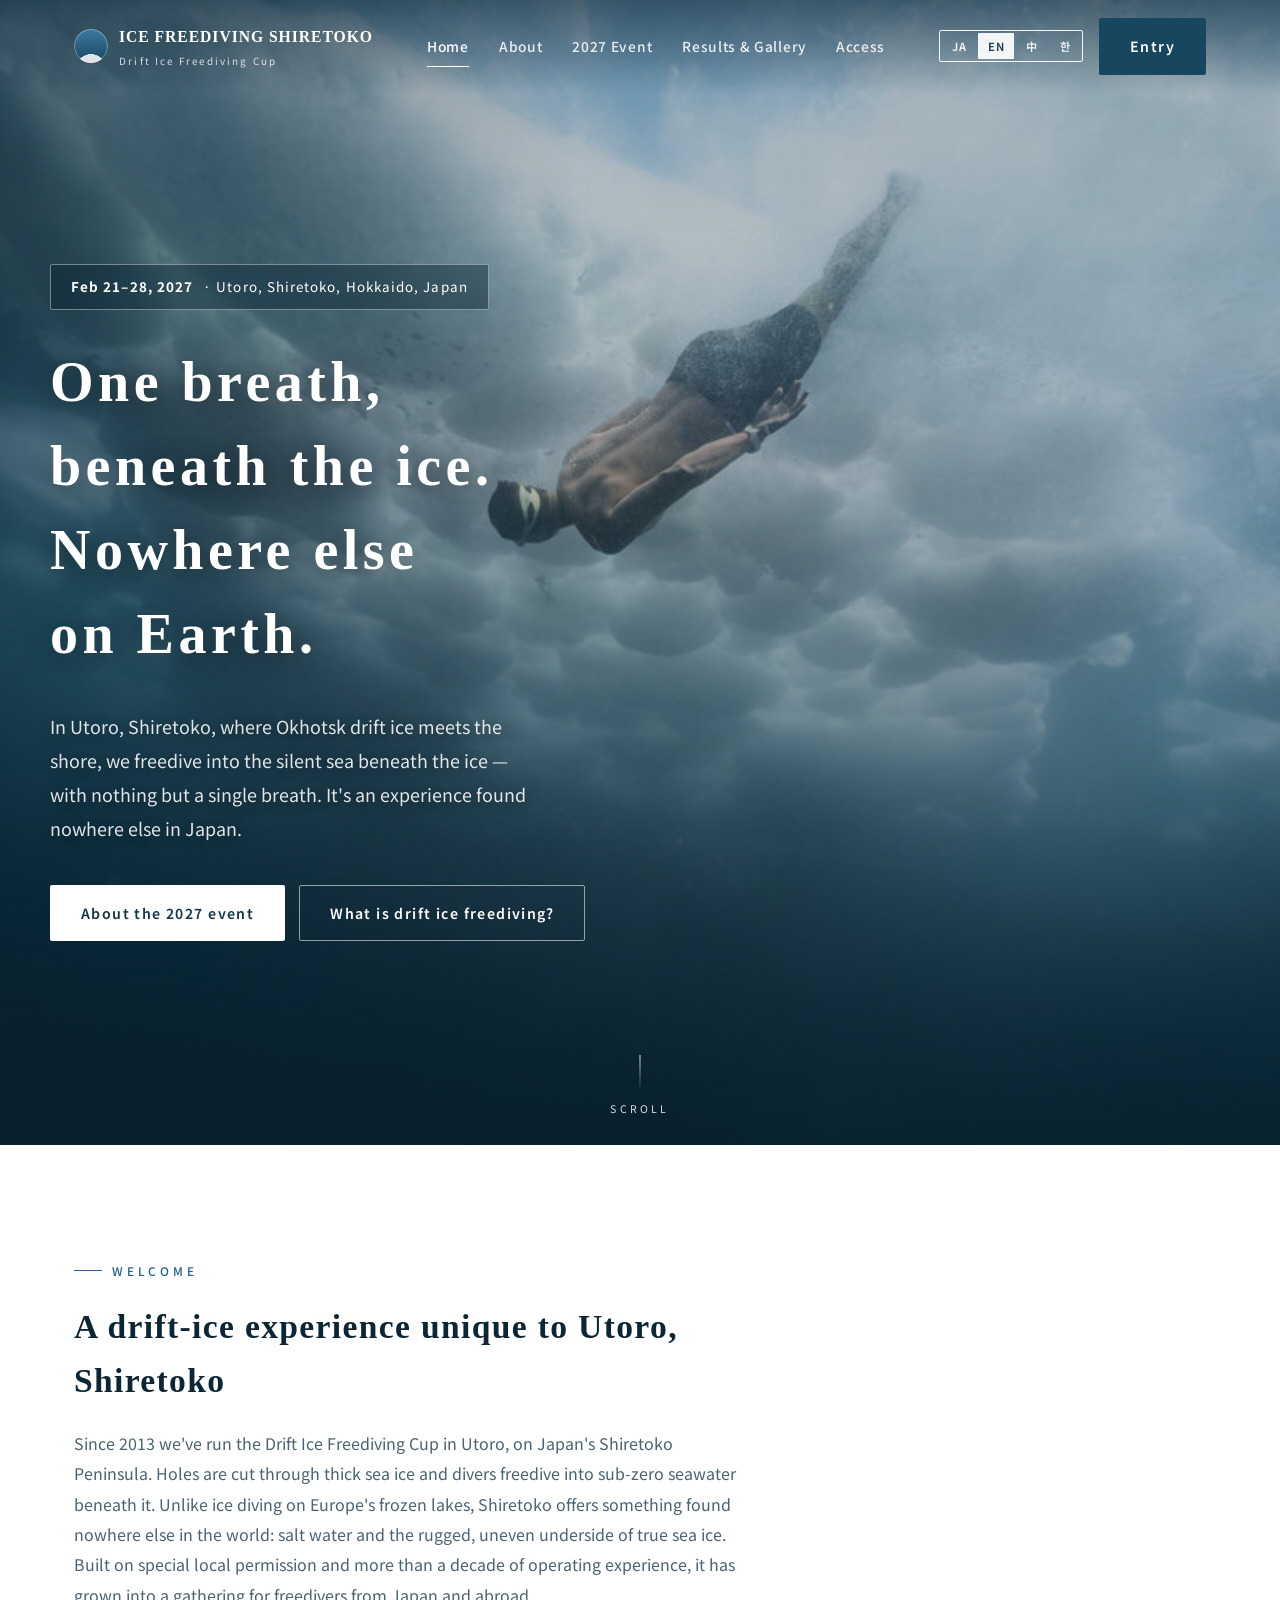
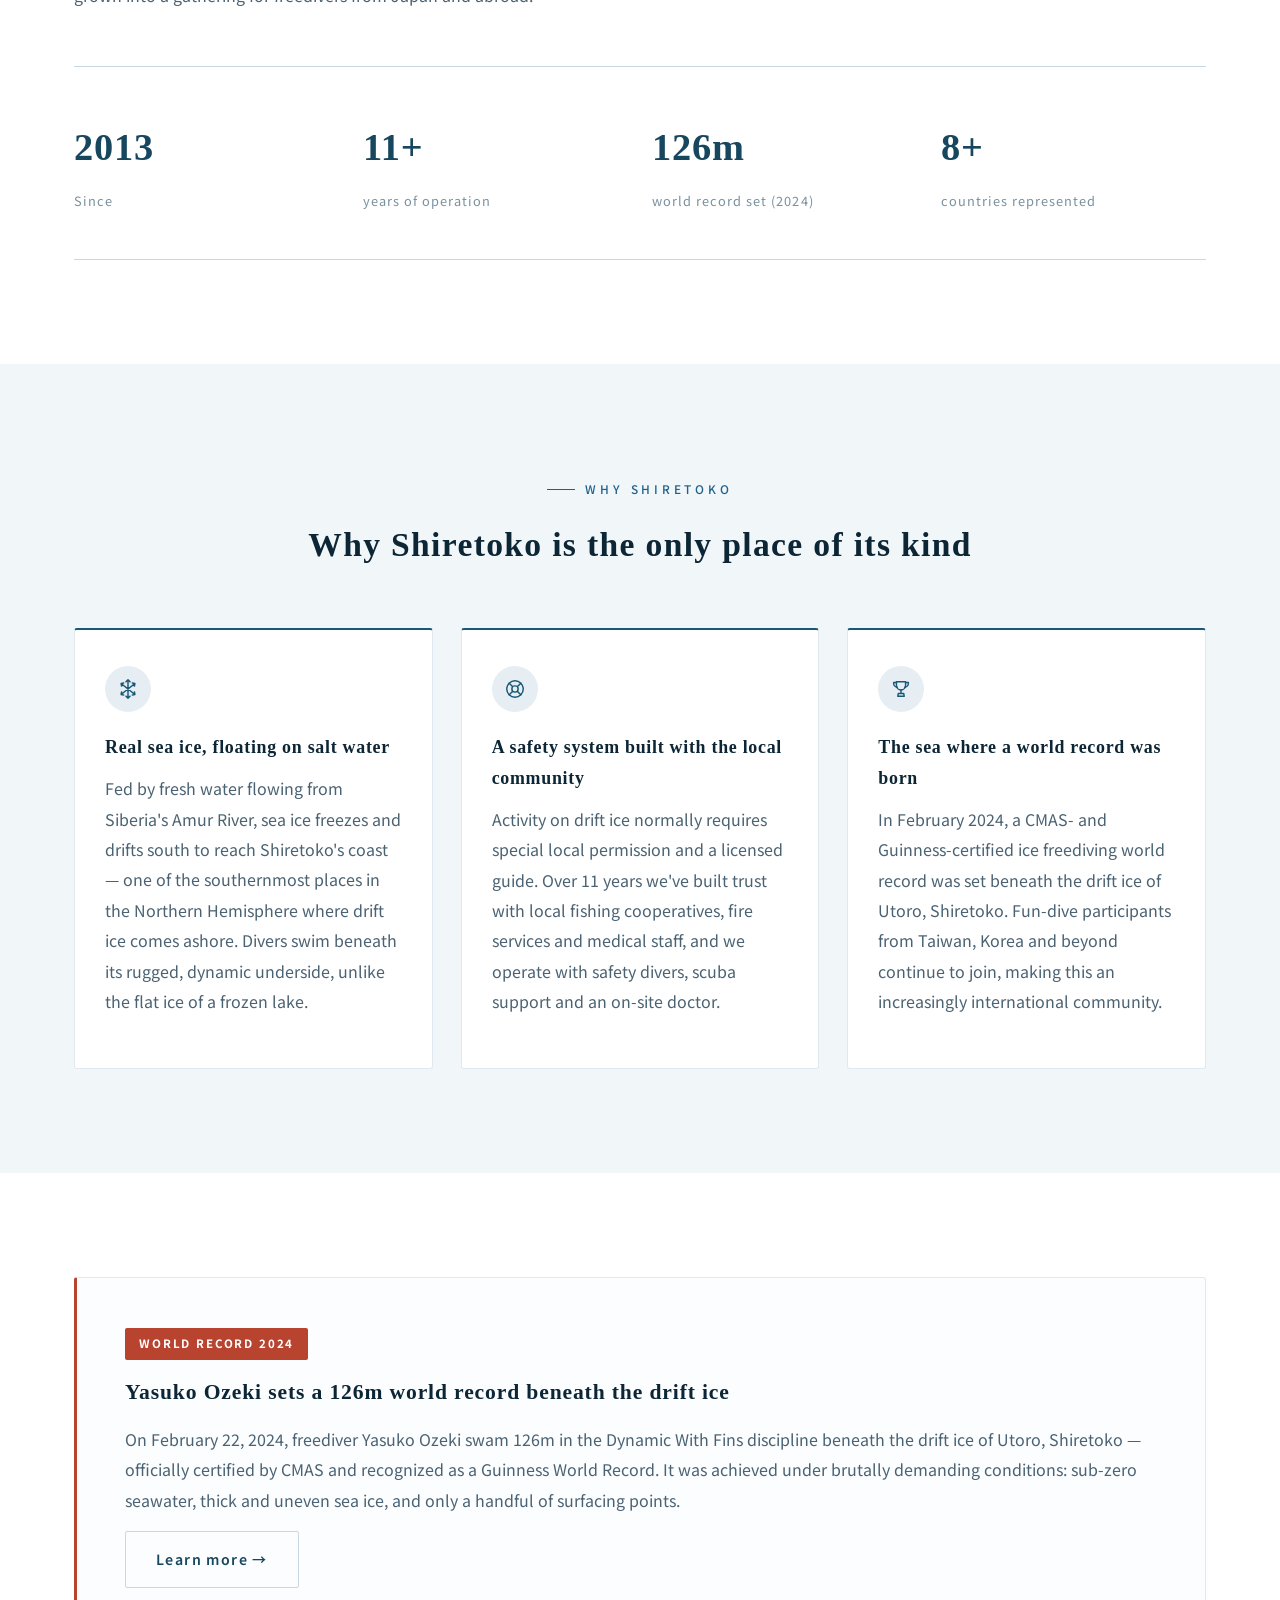
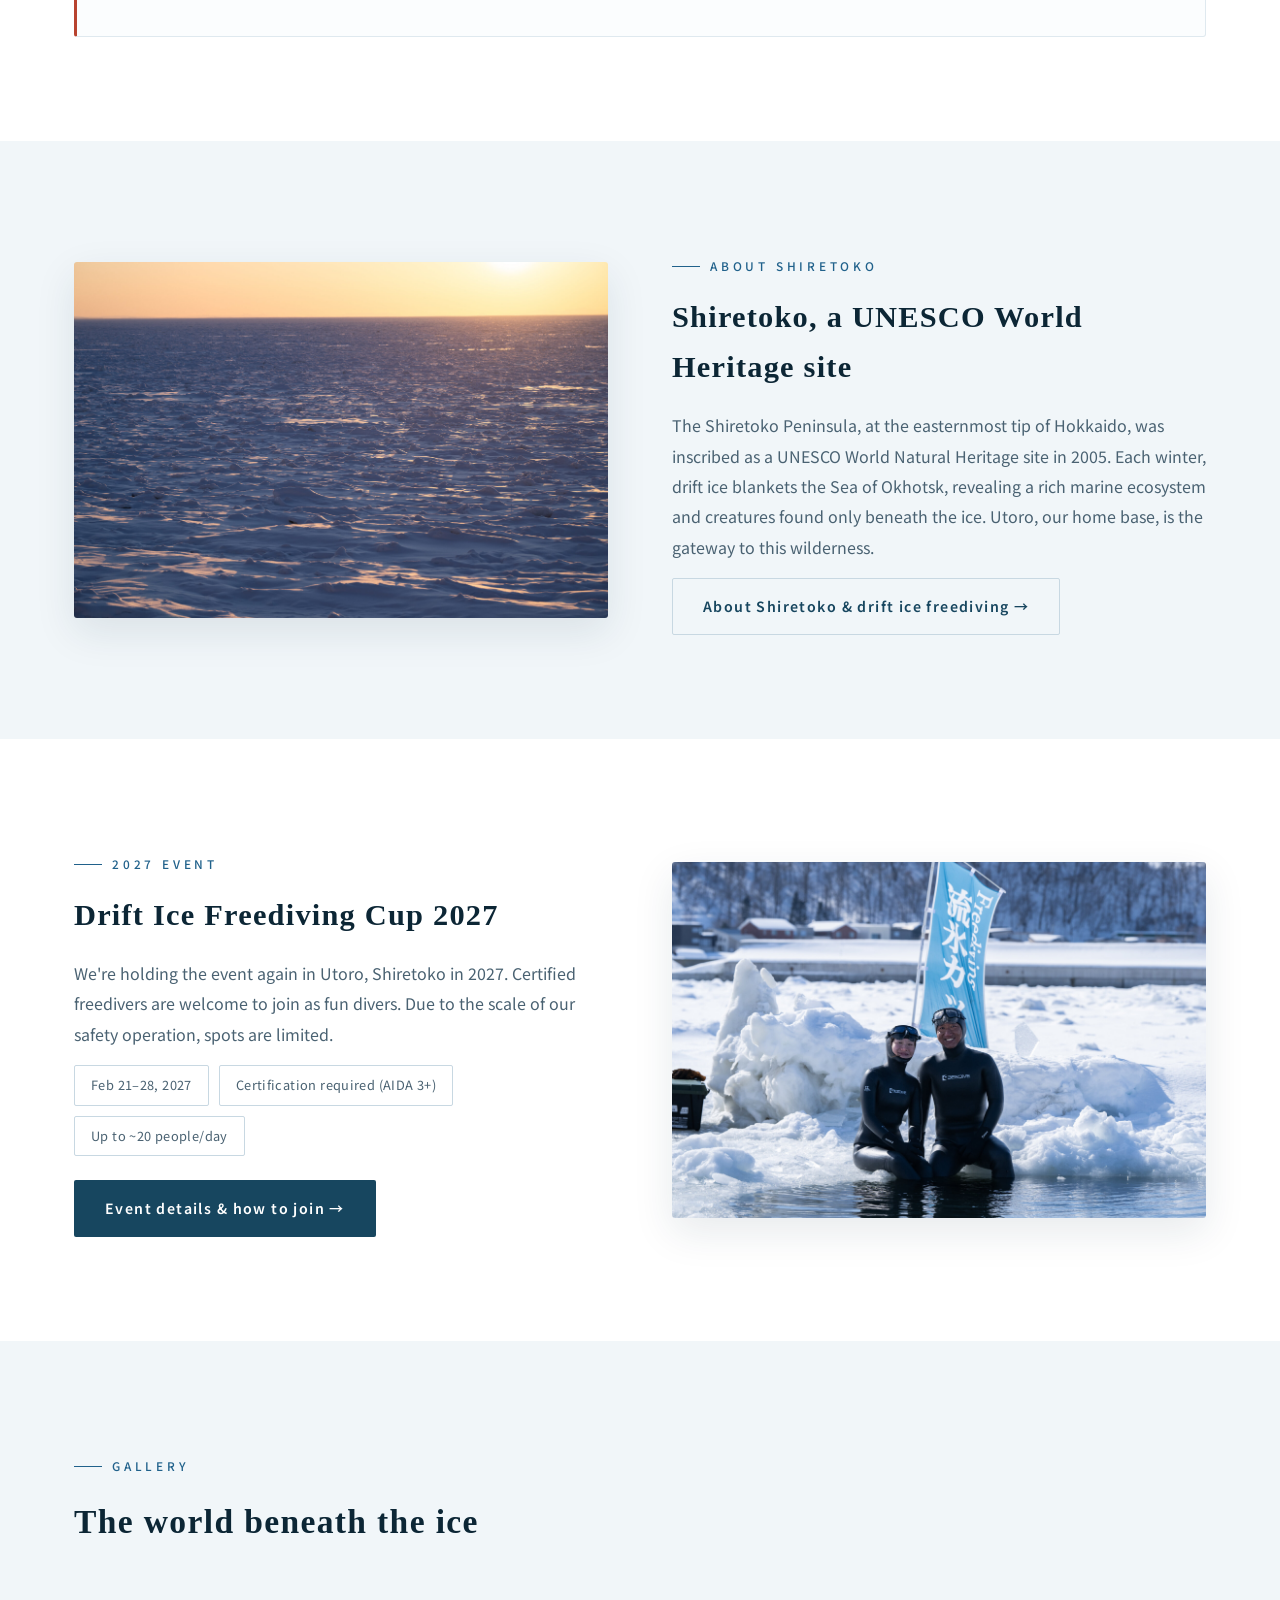
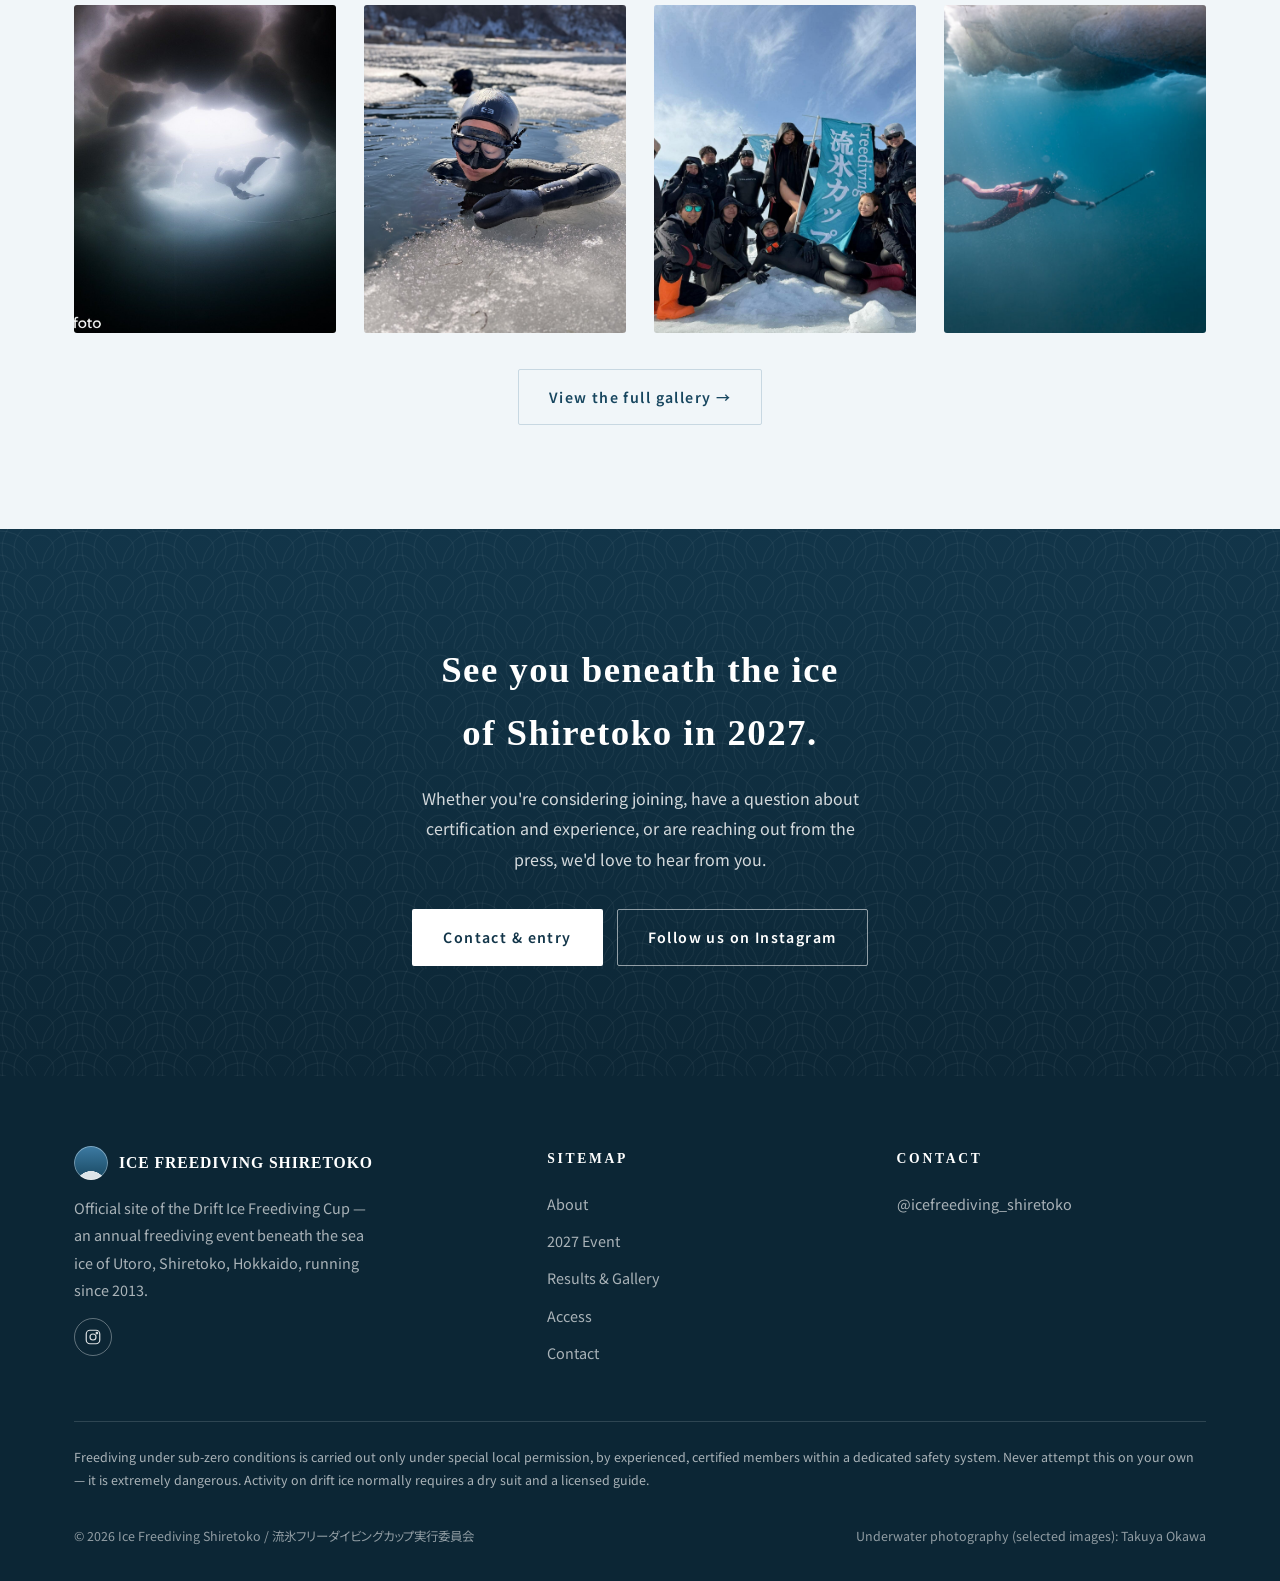
==== index.html @ abd95631 "Update participating countries stat to 8+" ====
<!doctype html>
<html lang="ja" data-lang="ja">
<head>
<meta charset="utf-8">
<meta name="viewport" content="width=device-width, initial-scale=1">
<title data-i18n="meta.home.title">流氷フリーダイビング知床 | Ice Freediving Shiretoko</title>
<meta name="description" content="北海道・知床ウトロで毎年開催される、流氷の下を潜る世界でここだけのフリーダイビング体験。" data-i18n-attr="content:meta.home.desc">
<link rel="icon" href="data:image/svg+xml,<svg xmlns=%22http://www.w3.org/2000/svg%22 viewBox=%220 0 100 100%22><circle cx=%2250%22 cy=%2250%22 r=%2246%22 fill=%22%23f1f6f9%22/><circle cx=%2250%22 cy=%2250%22 r=%2245%22 fill=%22none%22 stroke=%22%231b5876%22 stroke-width=%222%22/><circle cx=%2238%22 cy=%2238%22 r=%2224%22 fill=%22%231b5876%22/></svg>">
<link rel="preconnect" href="https://fonts.googleapis.com">
<link rel="preconnect" href="https://fonts.gstatic.com" crossorigin>
<link href="https://fonts.googleapis.com/css2?family=Shippori+Mincho:wght@500;600;700&family=Noto+Serif+KR:wght@500;600;700&family=Noto+Serif+SC:wght@500;600;700&family=Noto+Sans+JP:wght@400;500;700&family=Noto+Sans+KR:wght@400;500;700&family=Noto+Sans+SC:wght@400;500;700&display=swap" rel="stylesheet">
<link rel="stylesheet" href="assets/css/style.css">
</head>
<body>

<header class="site-header">
  <div class="nav-inner">
    <a href="index.html" class="brand">
      <span class="brand-mark"></span>
      <span>ICE FREEDIVING SHIRETOKO<small data-i18n="brand.tagline">流氷フリーダイビングカップ</small></span>
    </a>
    <nav class="nav-links">
      <a href="index.html" data-i18n="nav.home">ホーム</a>
      <a href="about.html" data-i18n="nav.about">知床と流氷フリーダイビング</a>
      <a href="event.html" data-i18n="nav.event">2027年イベント</a>
      <a href="gallery.html" data-i18n="nav.gallery">実績・ギャラリー</a>
      <a href="access.html" data-i18n="nav.access">アクセス</a>
      <a href="contact.html" class="show-mobile" data-i18n="nav.contact">お問い合わせ</a>
    </nav>
    <div class="nav-right">
      <div class="lang-switch" aria-label="language switch">
        <button data-lang-btn="ja">JA</button>
        <button data-lang-btn="en">EN</button>
        <button data-lang-btn="zh">中</button>
        <button data-lang-btn="ko">한</button>
      </div>
      <a href="contact.html" class="btn btn-primary hide-mobile" data-i18n="nav.cta">エントリー</a>
      <button class="nav-toggle" aria-label="menu" aria-expanded="false">☰</button>
    </div>
  </div>
</header>
<div class="nav-scrim"></div>

<section class="hero">
  <div class="hero-media">
    <img src="assets/img/underwater_hero.jpg" alt="流氷の下を潜るフリーダイバー">
  </div>
  <div class="hero-content container">
    <div class="hero-dates"><b data-i18n="home.hero.dates">2027年 2月21日〜28日</b> <span data-i18n="home.hero.datesLoc">・北海道 知床ウトロ</span></div>
    <h1 data-i18n="home.hero.title">流氷の下で、<br>世界でここだけの一息を。</h1>
    <p class="hero-sub" data-i18n="home.hero.sub">オホーツク海の流氷が接岸する知床ウトロ。氷の下に広がる静寂の海へ、息だけを頼りに潜る——日本で唯一、この場所だけの体験です。</p>
    <div class="hero-ctas">
      <a href="event.html" class="btn btn-primary" data-i18n="home.hero.cta1">2027年イベントについて</a>
      <a href="about.html" class="btn btn-ghost" data-i18n="home.hero.cta2">流氷フリーダイビングとは</a>
    </div>
  </div>
  <div class="scroll-cue"><span class="line"></span><span data-i18n="home.hero.scroll">SCROLL</span></div>
</section>

<section>
  <div class="container">
    <div class="section-head">
      <div class="eyebrow" data-i18n="home.intro.eyebrow">WELCOME</div>
      <h2 data-i18n="home.intro.title">知床ウトロだけの、特別な流氷体験</h2>
      <p data-i18n="home.intro.body">私たちは2013年から、北海道・知床ウトロで「流氷フリーダイビングカップ」を開催してきました。分厚い流氷に穴を開け、氷点下の海へ素潜りで挑む——ヨーロッパの凍った湖で行われるアイスダイビングとは異なり、知床では塩分を含む海水と、ゴツゴツと起伏に富んだ流氷の下という、世界でも類を見ない環境で潜ることができます。地元の特別な許可と11年以上の運営実績のもと、国内外のフリーダイバーが集うイベントへと育ってきました。</p>
    </div>

    <div class="stats">
      <div class="stat"><b>2013</b><span data-i18n="home.stats.since">活動開始</span></div>
      <div class="stat"><b>11+</b><span data-i18n="home.stats.years">年の運営実績</span></div>
      <div class="stat"><b>126m</b><span data-i18n="home.stats.record">世界記録樹立（2024）</span></div>
      <div class="stat"><b>8+</b><span data-i18n="home.stats.countries">参加国・地域</span></div>
    </div>
  </div>
</section>

<section class="section-alt">
  <div class="container">
    <div class="section-head center">
      <div class="eyebrow" data-i18n="home.highlights.eyebrow">WHY SHIRETOKO</div>
      <h2 data-i18n="home.highlights.title">知床が「世界でここだけ」である理由</h2>
    </div>
    <div class="grid grid-3">
      <div class="card">
        <div class="card-icon"><svg width="22" height="22" viewBox="0 0 24 24" fill="none" stroke="currentColor" stroke-width="1.6" stroke-linecap="round"><path d="M12 2v20M4.5 6l15 12M19.5 6l-15 12M12 2l-2.2 2.2M12 2l2.2 2.2M12 22l-2.2-2.2M12 22l2.2-2.2M4.5 6l2.8-.5M4.5 6l.5 2.8M19.5 6l-2.8-.5M19.5 6l-.5 2.8M4.5 18l2.8.5M4.5 18l.5-2.8M19.5 18l-2.8.5M19.5 18l-.5-2.8"/></svg></div>
        <h3 data-i18n="home.h1.title">海水に浮かぶ、本物の流氷</h3>
        <p data-i18n="home.h1.body">シベリアのアムール川から流れ出た海水が凍り、南下して知床沿岸に接岸する流氷。北半球で流氷が接岸する最も南の海域のひとつであり、湖の平らな氷とは異なる、起伏に富んだダイナミックな氷の造形の下を潜ります。</p>
      </div>
      <div class="card">
        <div class="card-icon"><svg width="22" height="22" viewBox="0 0 24 24" fill="none" stroke="currentColor" stroke-width="1.6"><circle cx="12" cy="12" r="9"/><circle cx="12" cy="12" r="3.4"/><path d="M5.1 5.1l4.2 4.2M18.9 5.1l-4.2 4.2M5.1 18.9l4.2-4.2M18.9 18.9l-4.2-4.2"/></svg></div>
        <h3 data-i18n="home.h2.title">地元と築いた安全体制</h3>
        <p data-i18n="home.h2.body">通常、流氷上での活動には地元の特別な許可とガイドの同行が必要です。私たちは11年かけて地元漁業関係者・消防・医療機関との信頼関係を築き、セーフティダイバー、スキューバサポート、医師常駐という体制で安全に運営しています。</p>
      </div>
      <div class="card">
        <div class="card-icon"><svg width="22" height="22" viewBox="0 0 24 24" fill="none" stroke="currentColor" stroke-width="1.6" stroke-linecap="round" stroke-linejoin="round"><path d="M7 4h10v4a5 5 0 01-10 0V4z"/><path d="M7 5H4v1a4 4 0 004 4M17 5h3v1a4 4 0 01-4 4"/><path d="M12 13v3M9 20h6M8.5 20l.5-3h6l.5 3"/></svg></div>
        <h3 data-i18n="home.h3.title">世界記録が生まれた海</h3>
        <p data-i18n="home.h3.body">2024年2月、知床ウトロの流氷下でCMAS・ギネス世界記録公認のアイスフリーダイビング世界記録が樹立されました。台湾・韓国など海外からのファンダイブ参加者も増え、国際色豊かなコミュニティに育っています。</p>
      </div>
    </div>
  </div>
</section>

<section>
  <div class="container">
    <div class="callout">
      <div class="callout-text">
        <span class="badge" data-i18n="home.record.badge">WORLD RECORD 2024</span>
        <h3 data-i18n="home.record.title">尾関靖子選手、流氷下126mの世界記録を達成</h3>
        <p data-i18n="home.record.body">2024年2月22日、知床ウトロの流氷下にて、フリーダイバー尾関靖子選手がダイナミックウィズフィン種目で126mを泳ぎきり、CMAS公認・ギネス世界記録に認定されました。氷点下の海水、分厚く不揃いな流氷、限られた浮上ポイントという過酷な条件のもとで実現した記録です。</p>
        <a href="gallery.html" class="btn btn-ghost" data-i18n="home.record.cta">詳しく見る →</a>
      </div>
    </div>
  </div>
</section>

<section class="section-alt">
  <div class="container">
    <div class="split">
      <div class="split-media">
        <img src="assets/img/driftice_sunset2.jpg" alt="知床の流氷と夕暮れ" loading="lazy">
      </div>
      <div class="split-text">
        <div class="eyebrow" data-i18n="home.about.eyebrow">ABOUT SHIRETOKO</div>
        <h2 data-i18n="home.about.title">世界自然遺産・知床という場所</h2>
        <p data-i18n="home.about.body">知床半島は2005年に世界自然遺産に登録された、原生的な自然が残る北海道最東端の地。冬になるとオホーツク海を流氷が覆い、豊かな海の生態系と、流氷の下でしか出会えない生き物たちの世界が広がります。私たちの活動拠点は、その玄関口であるウトロです。</p>
        <a href="about.html" class="btn btn-ghost" data-i18n="home.about.cta">知床と流氷フリーダイビングについて →</a>
      </div>
    </div>
  </div>
</section>

<section>
  <div class="container">
    <div class="split reverse">
      <div class="split-media">
        <img src="assets/img/couple.jpg" alt="流氷フリーダイビングカップの参加者" loading="lazy">
      </div>
      <div class="split-text">
        <div class="eyebrow" data-i18n="home.event.eyebrow">2027 EVENT</div>
        <h2 data-i18n="home.event.title">流氷フリーダイビングカップ 2027</h2>
        <p data-i18n="home.event.body">2027年も知床ウトロにて開催します。フリーダイビング資格をお持ちの方を対象に、ファンダイブ形式でご参加いただけます。安全運営の都合上、受け入れ人数には限りがあります。</p>
        <div class="tag-row" style="margin-bottom:24px;">
          <span class="tag" data-i18n="home.event.tag1">2027年2月21日〜28日</span>
          <span class="tag" data-i18n="home.event.tag2">要フリーダイビング資格（AIDA3相当以上）</span>
          <span class="tag" data-i18n="home.event.tag3">1日最大 約20名</span>
        </div>
        <a href="event.html" class="btn btn-primary" data-i18n="home.event.cta">イベント詳細・参加について →</a>
      </div>
    </div>
  </div>
</section>

<section class="section-alt">
  <div class="container">
    <div class="section-head">
      <div class="eyebrow" data-i18n="home.gallery.eyebrow">GALLERY</div>
      <h2 data-i18n="home.gallery.title">流氷の下の世界</h2>
    </div>
    <div class="grid grid-4">
      <a class="photo-card" href="gallery.html"><img src="assets/img/underwater2.jpg" alt="流氷の下を潜るフリーダイバー" loading="lazy"></a>
      <a class="photo-card" href="gallery.html"><img src="assets/img/breathup_close.jpg" alt="氷の穴から顔を出すダイバー" loading="lazy"></a>
      <a class="photo-card" href="gallery.html"><img src="assets/img/group_photo.jpg" alt="流氷カップ参加者の集合写真" loading="lazy"></a>
      <a class="photo-card" href="gallery.html"><img src="assets/img/underwater4.jpg" alt="流氷下の光と気泡" loading="lazy"></a>
    </div>
    <div class="text-center" style="margin-top:36px;">
      <a href="gallery.html" class="btn btn-ghost" data-i18n="home.gallery.cta">ギャラリーをすべて見る →</a>
    </div>
  </div>
</section>

<section class="cta-band">
  <div class="container">
    <h2 data-i18n="home.cta.title">2027年、知床の流氷の下で会いましょう。</h2>
    <p data-i18n="home.cta.body">参加のご相談、資格・経験についてのご質問、取材・メディアのお問い合わせなど、お気軽にご連絡ください。</p>
    <div class="cta-actions">
      <a href="contact.html" class="btn btn-primary" data-i18n="home.cta.cta1">お問い合わせ・エントリー</a>
      <a href="https://www.instagram.com/icefreediving_shiretoko" target="_blank" rel="noopener" class="btn btn-ghost" data-i18n="home.cta.cta2">Instagramをフォロー</a>
    </div>
  </div>
</section>

<footer class="site-footer">
  <div class="container">
    <div class="footer-grid">
      <div class="footer-brand">
        <div class="brand" style="margin-bottom:14px;"><span class="brand-mark"></span><span>ICE FREEDIVING SHIRETOKO</span></div>
        <p data-i18n="footer.about">北海道・知床ウトロで2013年から続く、流氷の下を潜るフリーダイビングイベント「流氷フリーダイビングカップ」の公式サイトです。</p>
        <div class="footer-social">
          <a href="https://www.instagram.com/icefreediving_shiretoko" target="_blank" rel="noopener" aria-label="Instagram">
            <svg width="18" height="18" viewBox="0 0 24 24" fill="none" stroke="currentColor" stroke-width="1.6"><rect x="3" y="3" width="18" height="18" rx="5"/><circle cx="12" cy="12" r="4"/><circle cx="17.2" cy="6.8" r="1"/></svg>
          </a>
        </div>
      </div>
      <div class="footer-col">
        <h5 data-i18n="footer.site">サイトマップ</h5>
        <a href="about.html" data-i18n="nav.about">知床と流氷フリーダイビング</a>
        <a href="event.html" data-i18n="nav.event">2027年イベント</a>
        <a href="gallery.html" data-i18n="nav.gallery">実績・ギャラリー</a>
        <a href="access.html" data-i18n="nav.access">アクセス</a>
        <a href="contact.html" data-i18n="nav.contact">お問い合わせ</a>
      </div>
      <div class="footer-col">
        <h5 data-i18n="footer.contact">お問い合わせ</h5>
        <a href="https://www.instagram.com/icefreediving_shiretoko" target="_blank" rel="noopener">@icefreediving_shiretoko</a>
      </div>
    </div>
    <p class="footer-safety" data-i18n="footer.safety">※氷点下でのフリーダイビングは、地元の特別な許可のもとで、経験と資格を持つメンバー・安全管理体制のもとに実施しています。個人での実施は大変危険ですので絶対に真似をしないでください。通常、流氷上での活動にはドライスーツの着用とガイドの同行が必要です。</p>
    <div class="footer-bottom">
      <span>&copy; <span id="year"></span> Ice Freediving Shiretoko / 流氷フリーダイビングカップ実行委員会</span>
      <span data-i18n="footer.credit">水中写真: 大川拓哉（一部）</span>
    </div>
  </div>
</footer>

<div class="lightbox"><button class="lb-close" aria-label="close">✕</button><img src="" alt=""><div class="lb-cap"></div></div>

<script>document.getElementById('year').textContent = new Date().getFullYear();</script>
<script src="assets/js/translations.js"></script>
<script src="assets/js/i18n.js"></script>
<script src="assets/js/main.js"></script>
</body>
</html>
---- assets/css/style.css ----
/* =========================================================
   ICE FREEDIVING SHIRETOKO — shared stylesheet
   White (drift ice) × deep sea blue, Japanese-modern
   ========================================================= */

:root{
  /* drift-ice whites */
  --white:#ffffff;
  --snow:#fbfdfe;
  --ice:#f1f6f9;
  --ice-deep:#e6eef4;
  /* okhotsk sea blues */
  --sea-950:#0c2635;
  --sea-900:#123549;
  --sea-800:#17465f;
  --sea-700:#1b5876;
  --sea-600:#20618b;
  --sea-500:#3d7ba3;
  --sea-300:#9dbfd3;
  /* ink (text) */
  --ink:#22333e;
  --ink-soft:#4a6272;
  --ink-faint:#7a919e;
  /* japanese vermilion — used sparingly */
  --shu:#b8432f;
  /* lines & misc */
  --line:#dfe9ef;
  --line-strong:#c8d8e2;
  --shadow:0 14px 40px rgba(18,53,73,.10);
  --radius-lg:4px;
  --radius-md:3px;
  --radius-sm:2px;
  --maxw:1180px;
  --font-serif:"Shippori Mincho","Noto Serif KR","Noto Serif SC","Hiragino Mincho ProN",serif;
  --font-jp:"Noto Sans JP","Noto Sans KR","Noto Sans SC",sans-serif;
  --font-latin:"Noto Sans JP","Noto Sans KR","Noto Sans SC",sans-serif;
}

*,*::before,*::after{box-sizing:border-box;}
html{scroll-behavior:smooth;}
html,body{overflow-x:hidden;max-width:100%;}
body{
  margin:0;
  background:var(--white);
  color:var(--ink);
  font-family:var(--font-latin);
  line-height:1.9;
  -webkit-font-smoothing:antialiased;
  font-feature-settings:"palt";
}
::selection{background:var(--sea-300);color:var(--sea-950);}
img{max-width:100%;display:block;}
a{color:inherit;text-decoration:none;}
h1,h2,h3,h4{
  margin:0 0 .6em;
  font-family:var(--font-serif);
  font-weight:600;
  letter-spacing:.04em;
  color:var(--sea-950);
}
p{margin:0 0 1em;color:var(--ink-soft);}
ul{margin:0;padding:0;}
li{list-style:none;}
button{font-family:inherit;}

.container{
  max-width:var(--maxw);
  margin:0 auto;
  padding:0 24px;
}

.eyebrow{
  display:inline-flex;
  align-items:center;
  gap:10px;
  font-size:.74rem;
  letter-spacing:.32em;
  text-transform:uppercase;
  color:var(--sea-600);
  font-weight:500;
  margin-bottom:18px;
}
.eyebrow::before{
  content:"";
  width:28px;height:1px;
  background:var(--sea-600);
  display:inline-block;
}

/* ---------- header / nav ---------- */
.site-header{
  position:fixed;
  top:0;left:0;right:0;
  z-index:1000;
  color:var(--white);
  background:linear-gradient(to bottom, rgba(12,38,53,.55), rgba(12,38,53,0));
  transition:background .3s ease, box-shadow .3s ease, color .3s ease;
}
.site-header.scrolled{
  color:var(--ink);
  background:rgba(255,255,255,.94);
  box-shadow:0 1px 0 var(--line);
  backdrop-filter:blur(10px);
}
.nav-inner{
  max-width:var(--maxw);
  margin:0 auto;
  padding:18px 24px;
  display:flex;
  align-items:center;
  justify-content:space-between;
  gap:20px;
}
.brand{
  display:flex;
  align-items:center;
  gap:11px;
  font-family:var(--font-serif);
  font-weight:600;
  font-size:.98rem;
  letter-spacing:.06em;
  color:inherit;
  white-space:nowrap;
}
.brand .brand-mark{
  width:34px;height:34px;
  border-radius:50%;
  flex:none;
  background:
    radial-gradient(circle at 50% 118%, rgba(255,255,255,.85) 0 34%, transparent 35%),
    linear-gradient(to bottom, var(--sea-500), var(--sea-800));
  box-shadow:inset 0 0 0 1px rgba(255,255,255,.35);
}
.brand small{
  display:block;
  font-family:var(--font-jp);
  font-size:.62rem;
  font-weight:400;
  letter-spacing:.22em;
  opacity:.8;
}
.site-header.scrolled .brand small{color:var(--ink-faint);}
.nav-links{
  display:flex;
  align-items:center;
  gap:30px;
  flex:1;
  justify-content:center;
}
.nav-links a{
  font-size:.86rem;
  font-weight:500;
  letter-spacing:.05em;
  color:inherit;
  opacity:.88;
  padding:6px 0;
  position:relative;
  white-space:nowrap;
}
.nav-links a::after{
  content:"";
  position:absolute;left:0;right:0;bottom:-2px;
  height:1px;background:currentColor;
  transform:scaleX(0);
  transform-origin:left;
  transition:transform .25s ease;
}
.nav-links a:hover::after,
.nav-links a.active::after{transform:scaleX(1);}
.nav-links a.active{opacity:1;}

.nav-right{display:flex;align-items:center;gap:16px;}

.lang-switch{
  display:flex;
  gap:2px;
  border:1px solid currentColor;
  border-radius:2px;
  padding:2px;
  opacity:.92;
}
.lang-switch button{
  border:none;
  background:transparent;
  color:inherit;
  font-size:.7rem;
  font-weight:600;
  letter-spacing:.04em;
  padding:5px 10px;
  border-radius:1px;
  cursor:pointer;
  transition:background .2s, color .2s;
}
.lang-switch button.active{
  background:currentColor;
}
.site-header:not(.scrolled) .lang-switch button.active{background:var(--white);color:var(--sea-900);}
.site-header.scrolled .lang-switch button.active{background:var(--sea-800);color:var(--white);}
.nav-links .lang-switch button.active{background:var(--sea-800);color:var(--white);}

.btn{
  display:inline-flex;
  align-items:center;
  justify-content:center;
  gap:8px;
  padding:14px 30px;
  border-radius:var(--radius-sm);
  font-weight:600;
  font-size:.88rem;
  letter-spacing:.1em;
  border:1px solid transparent;
  cursor:pointer;
  transition:transform .2s ease, background .2s ease, border-color .2s ease, color .2s ease, box-shadow .2s ease;
  white-space:nowrap;
}
.btn:hover{transform:translateY(-2px);}
.btn-primary{background:var(--sea-800);color:var(--white);}
.btn-primary:hover{background:var(--sea-600);box-shadow:0 8px 22px rgba(27,88,118,.28);}
.btn-ghost{background:transparent;border-color:var(--line-strong);color:var(--sea-800);}
.btn-ghost:hover{border-color:var(--sea-600);color:var(--sea-600);}
.btn-block{width:100%;}

/* ghost buttons that sit on dark imagery */
.hero .btn-ghost,
.cta-band .btn-ghost{
  border-color:rgba(255,255,255,.55);
  color:var(--white);
}
.hero .btn-ghost:hover,
.cta-band .btn-ghost:hover{border-color:var(--white);color:var(--white);}
.hero .btn-primary,
.cta-band .btn-primary{background:var(--white);color:var(--sea-900);}
.hero .btn-primary:hover,
.cta-band .btn-primary:hover{background:var(--ice);box-shadow:0 8px 22px rgba(0,0,0,.25);}

.nav-toggle{
  display:none;
  width:40px;height:40px;
  border:1px solid currentColor;
  border-radius:2px;
  background:transparent;
  color:inherit;
  align-items:center;justify-content:center;
  cursor:pointer;
}

/* ---------- hero ---------- */
.hero{
  position:relative;
  min-height:100vh;
  display:flex;
  align-items:flex-end;
  overflow:hidden;
  background:var(--sea-950);
}
.hero-media{
  position:absolute;inset:0;
  z-index:0;
}
.hero-media img,.hero-media video{
  width:100%;height:100%;object-fit:cover;
}
.hero-media::after{
  content:"";
  position:absolute;inset:0;
  background:
    linear-gradient(to bottom, rgba(12,38,53,.30) 0%, rgba(12,38,53,.22) 45%, rgba(10,32,45,.82) 100%),
    linear-gradient(to right, rgba(12,38,53,.42), rgba(12,38,53,.04) 45%);
}
.hero-content{
  position:relative;z-index:1;
  padding:160px 0 100px;
  width:100%;
}
.hero-content h1{
  font-size:clamp(2.1rem, 5vw, 3.5rem);
  color:var(--white);
  max-width:16ch;
  line-height:1.5;
  font-weight:600;
  letter-spacing:.08em;
  text-shadow:0 4px 28px rgba(0,0,0,.45);
}
.hero-content .hero-sub{
  font-size:clamp(.98rem,2vw,1.12rem);
  color:rgba(255,255,255,.88);
  max-width:48ch;
  margin-bottom:2.2em;
  text-shadow:0 2px 14px rgba(0,0,0,.4);
}
.hero-dates{
  display:inline-flex;
  align-items:center;
  gap:10px;
  background:rgba(12,38,53,.45);
  border:1px solid rgba(255,255,255,.4);
  padding:9px 20px;
  border-radius:var(--radius-sm);
  font-size:.84rem;
  letter-spacing:.08em;
  color:var(--white);
  margin-bottom:30px;
  backdrop-filter:blur(6px);
}
.hero-dates b{color:var(--white);font-weight:700;}
.hero-ctas{display:flex;gap:14px;flex-wrap:wrap;}
.scroll-cue{
  position:absolute;bottom:26px;left:50%;
  transform:translateX(-50%);
  z-index:1;
  display:flex;flex-direction:column;align-items:center;gap:8px;
  color:rgba(255,255,255,.85);font-size:.66rem;letter-spacing:.3em;text-transform:uppercase;
}
.scroll-cue .line{width:1px;height:36px;background:linear-gradient(to bottom, rgba(255,255,255,.9), transparent);animation:scrolldown 1.8s ease-in-out infinite;}
@keyframes scrolldown{0%{transform:scaleY(0);transform-origin:top;}50%{transform:scaleY(1);transform-origin:top;}50.1%{transform-origin:bottom;}100%{transform:scaleY(0);transform-origin:bottom;}}

/* page (non-hero) header spacer */
.page-hero{
  position:relative;
  padding:200px 0 90px;
  overflow:hidden;
  background:var(--sea-950);
}
.page-hero .page-hero-bg{
  position:absolute;inset:0;z-index:0;
}
.page-hero .page-hero-bg img{width:100%;height:100%;object-fit:cover;}
.page-hero .page-hero-bg::after{
  content:"";position:absolute;inset:0;
  background:linear-gradient(to bottom, rgba(12,38,53,.38), rgba(10,32,45,.86) 96%);
}
.page-hero .container{position:relative;z-index:1;}
.page-hero .eyebrow{color:rgba(255,255,255,.85);}
.page-hero .eyebrow::before{background:rgba(255,255,255,.85);}
.page-hero h1{
  font-size:clamp(1.8rem,4vw,2.6rem);
  color:var(--white);
  max-width:24ch;
  line-height:1.5;
  letter-spacing:.07em;
  text-shadow:0 4px 24px rgba(0,0,0,.4);
}
.page-hero p.lead{max-width:60ch;font-size:1.02rem;color:rgba(255,255,255,.86);text-shadow:0 2px 12px rgba(0,0,0,.35);}

/* ---------- sections ---------- */
section{padding:104px 0;position:relative;}
.section-tight{padding:64px 0;}
.section-alt{background:var(--ice);}
.section-head{max-width:680px;margin-bottom:56px;}
.section-head.center{margin-left:auto;margin-right:auto;text-align:center;}
.section-head.center .eyebrow{justify-content:center;}
.section-head h2{font-size:clamp(1.5rem,3.2vw,2.1rem);line-height:1.6;}

.grid{display:grid;gap:28px;}
.grid-3{grid-template-columns:repeat(3,1fr);}
.grid-2{grid-template-columns:repeat(2,1fr);}
.grid-4{grid-template-columns:repeat(4,1fr);}

.card{
  background:var(--white);
  border:1px solid var(--line);
  border-top:2px solid var(--sea-700);
  border-radius:var(--radius-md);
  padding:36px 30px;
  height:100%;
}
.section-alt .card{border-color:var(--line);border-top-color:var(--sea-700);}
.card h3{font-size:1.12rem;line-height:1.7;}
.card .card-icon{
  width:46px;height:46px;border-radius:50%;
  background:var(--ice);
  display:flex;align-items:center;justify-content:center;
  color:var(--sea-700);
  margin-bottom:20px;
}
.section-alt .card .card-icon{background:var(--ice-deep);}

.photo-card{
  border-radius:var(--radius-md);
  overflow:hidden;
  position:relative;
  aspect-ratio:4/5;
  background:var(--ice-deep);
}
.photo-card img{width:100%;height:100%;object-fit:cover;transition:transform .5s ease;}
.photo-card:hover img{transform:scale(1.05);}
.photo-card .cap{
  position:absolute;left:0;right:0;bottom:0;
  padding:18px;
  background:linear-gradient(to top, rgba(12,38,53,.82), transparent);
  font-size:.8rem;color:var(--white);letter-spacing:.04em;
}

/* split / feature rows */
.split{
  display:grid;
  grid-template-columns:1fr 1fr;
  gap:64px;
  align-items:center;
}
.split img{border-radius:var(--radius-md);box-shadow:var(--shadow);}
.split.reverse .split-media{order:2;}
.split-text .eyebrow{margin-bottom:14px;}
.split-text h2{font-size:clamp(1.4rem,3vw,1.9rem);line-height:1.65;}

/* stat row */
.stats{display:grid;grid-template-columns:repeat(4,1fr);gap:24px;border-top:1px solid var(--line-strong);border-bottom:1px solid var(--line-strong);padding:44px 0;}
.stat b{display:block;font-size:clamp(1.7rem,3vw,2.4rem);color:var(--sea-800);font-family:var(--font-serif);font-weight:600;letter-spacing:.02em;}
.stat span{font-size:.8rem;color:var(--ink-faint);letter-spacing:.08em;}

/* timeline */
.timeline{position:relative;padding-left:30px;border-left:1px solid var(--line-strong);}
.timeline-item{position:relative;padding-bottom:44px;}
.timeline-item:last-child{padding-bottom:0;}
.timeline-item::before{
  content:"";position:absolute;left:-35px;top:8px;
  width:9px;height:9px;border-radius:50%;
  background:var(--sea-700);
  box-shadow:0 0 0 4px var(--ice);
}
.timeline-item .yr{color:var(--sea-700);font-family:var(--font-serif);font-weight:700;font-size:.95rem;margin-bottom:6px;display:block;letter-spacing:.06em;}
.timeline-item h4{margin-bottom:6px;font-size:1.05rem;}

/* safety list */
.check-list{display:grid;gap:18px;}
.check-item{display:flex;gap:14px;align-items:flex-start;}
.check-item .dot{
  flex:none;width:26px;height:26px;border-radius:50%;
  background:var(--ice-deep);color:var(--sea-700);
  display:flex;align-items:center;justify-content:center;
  font-size:.78rem;margin-top:4px;
}
.check-item p{margin:0;color:var(--ink-soft);}
.check-item strong{color:var(--ink);}

/* callout / banner */
.callout{
  background:var(--snow);
  border:1px solid var(--line);
  border-left:3px solid var(--shu);
  border-radius:var(--radius-md);
  padding:48px;
  display:flex;
  gap:32px;
  align-items:center;
  flex-wrap:wrap;
}
.callout .badge{
  background:var(--shu);color:var(--white);font-weight:700;
  padding:5px 14px;border-radius:var(--radius-sm);font-size:.72rem;letter-spacing:.16em;
  display:inline-block;margin-bottom:14px;
}
.callout-text{flex:1;min-width:260px;}
.callout h3{font-size:1.35rem;line-height:1.7;}

/* CTA band — deep sea + subtle seigaiha wave pattern */
.cta-band{
  background:
    url('data:image/svg+xml;utf8,<svg xmlns="http://www.w3.org/2000/svg" width="80" height="40" viewBox="0 0 80 40"><g fill="none" stroke="%23ffffff" stroke-opacity=".05"><circle cx="0" cy="40" r="38"/><circle cx="0" cy="40" r="26"/><circle cx="0" cy="40" r="14"/><circle cx="80" cy="40" r="38"/><circle cx="80" cy="40" r="26"/><circle cx="80" cy="40" r="14"/><circle cx="40" cy="20" r="38"/><circle cx="40" cy="20" r="26"/><circle cx="40" cy="20" r="14"/></g></svg>'),
    linear-gradient(to bottom, var(--sea-900), var(--sea-950));
  text-align:center;
  padding:110px 0;
}
.cta-band .eyebrow{color:rgba(255,255,255,.8);justify-content:center;}
.cta-band .eyebrow::before{background:rgba(255,255,255,.8);}
.cta-band h2{color:var(--white);font-size:clamp(1.6rem,3.4vw,2.3rem);max-width:22ch;margin:0 auto .5em;line-height:1.7;}
.cta-band p{max-width:50ch;margin:0 auto 2.2em;color:rgba(255,255,255,.82);}
.cta-actions{display:flex;gap:14px;justify-content:center;flex-wrap:wrap;}

/* table */
.info-table{width:100%;border-collapse:collapse;}
.info-table tr{border-bottom:1px solid var(--line);}
.info-table tr:last-child{border-bottom:none;}
.info-table th,.info-table td{text-align:left;padding:18px 12px;vertical-align:top;}
.info-table th{width:180px;color:var(--sea-700);font-weight:600;font-size:.82rem;letter-spacing:.1em;text-transform:uppercase;}
.info-table td{color:var(--ink);}

/* schedule table */
.schedule{display:grid;gap:14px;}
.schedule-row{
  display:grid;grid-template-columns:140px 1fr;gap:18px;
  background:var(--white);border:1px solid var(--line);border-radius:var(--radius-md);
  padding:22px 24px;
}
.section-alt .schedule-row{background:var(--white);}
.schedule-row .day{color:var(--sea-700);font-family:var(--font-serif);font-weight:700;letter-spacing:.04em;}
.schedule-row h4{margin:0 0 4px;font-size:1rem;}
.schedule-row p{margin:0;font-size:.92rem;}

/* pricing/requirements badges */
.tag-row{display:flex;flex-wrap:wrap;gap:10px;}
.tag{
  border:1px solid var(--line-strong);
  background:var(--white);
  padding:7px 16px;border-radius:var(--radius-sm);
  font-size:.8rem;color:var(--ink-soft);letter-spacing:.03em;
}

/* access */
.access-block{display:grid;grid-template-columns:1fr 1fr;gap:24px;}
.access-card{background:var(--white);border:1px solid var(--line);border-radius:var(--radius-md);padding:30px;}
.access-card h4{display:flex;align-items:center;gap:10px;}
.access-card .icon{
  width:38px;height:38px;border-radius:50%;background:var(--ice);
  display:flex;align-items:center;justify-content:center;color:var(--sea-700);flex:none;
}
.map-wrap{border-radius:var(--radius-md);overflow:hidden;border:1px solid var(--line);box-shadow:var(--shadow);}
.map-wrap iframe{width:100%;height:420px;border:0;display:block;filter:grayscale(.2) contrast(1.02);}

/* form */
.form-wrap{
  background:var(--white);
  border:1px solid var(--line);
  border-top:2px solid var(--sea-700);
  border-radius:var(--radius-md);
  padding:48px;
}
.form-row{display:grid;grid-template-columns:1fr 1fr;gap:18px;margin-bottom:18px;}
.field{display:flex;flex-direction:column;gap:8px;margin-bottom:18px;}
.field label{font-size:.85rem;color:var(--ink);font-weight:500;letter-spacing:.03em;}
.field .req{color:var(--shu);}
.field input,.field select,.field textarea{
  background:var(--snow);
  border:1px solid var(--line-strong);
  border-radius:var(--radius-sm);
  padding:13px 14px;
  color:var(--ink);
  font-family:inherit;
  font-size:.95rem;
}
.field textarea{resize:vertical;min-height:130px;}
.field input:focus,.field select:focus,.field textarea:focus{outline:none;border-color:var(--sea-600);background:var(--white);}
.field-note{font-size:.78rem;color:var(--ink-faint);}
.form-foot{display:flex;align-items:center;gap:16px;flex-wrap:wrap;margin-top:8px;}
.alt-contact{
  display:flex;gap:18px;flex-wrap:wrap;margin-top:28px;
}
.alt-contact a{
  display:flex;align-items:center;gap:10px;
  border:1px solid var(--line-strong);
  background:var(--white);
  padding:12px 20px;border-radius:var(--radius-sm);
  font-size:.88rem;color:var(--sea-800);
}
.alt-contact a:hover{border-color:var(--sea-600);color:var(--sea-600);}

.form-success{
  display:none;
  background:var(--ice);
  border:1px solid var(--sea-500);
  border-radius:var(--radius-md);
  padding:18px 22px;
  margin-bottom:20px;
  color:var(--sea-900);
}
.form-success.show{display:block;}

/* lightbox */
.lightbox{
  position:fixed;inset:0;z-index:2000;
  background:rgba(12,38,53,.95);
  display:none;
  align-items:center;justify-content:center;
  padding:40px;
}
.lightbox.open{display:flex;}
.lightbox img{max-width:min(1100px,92vw);max-height:86vh;border-radius:var(--radius-sm);box-shadow:0 24px 70px rgba(0,0,0,.5);}
.lightbox .lb-close{
  position:absolute;top:24px;right:28px;
  width:42px;height:42px;border-radius:50%;
  background:rgba(255,255,255,.1);border:1px solid rgba(255,255,255,.4);
  color:var(--white);font-size:1.2rem;cursor:pointer;
}
.lightbox .lb-cap{
  position:absolute;bottom:28px;left:0;right:0;
  text-align:center;color:rgba(255,255,255,.75);font-size:.85rem;
}

/* video block */
.video-frame{border-radius:var(--radius-md);overflow:hidden;border:1px solid var(--line);box-shadow:var(--shadow);position:relative;}
.video-frame video{width:100%;display:block;background:#000;}

/* footer */
.site-footer{
  background:var(--sea-950);
  color:rgba(255,255,255,.85);
  padding:70px 0 32px;
}
.site-footer p{color:rgba(255,255,255,.65);}
.footer-grid{display:grid;grid-template-columns:1.4fr 1fr 1fr;gap:40px;margin-bottom:44px;}
.footer-brand .brand{color:var(--white);}
.footer-brand p{max-width:38ch;font-size:.9rem;}
.footer-col h5{color:var(--white);font-family:var(--font-serif);font-size:.85rem;letter-spacing:.2em;text-transform:uppercase;margin:0 0 18px;font-weight:600;}
.footer-col a,.footer-col p{display:block;color:rgba(255,255,255,.65);font-size:.9rem;margin-bottom:10px;}
.footer-col a:hover{color:var(--white);}
.footer-social{display:flex;gap:12px;margin-top:10px;}
.footer-social a{
  width:38px;height:38px;border-radius:50%;border:1px solid rgba(255,255,255,.35);
  display:flex;align-items:center;justify-content:center;color:rgba(255,255,255,.85);
}
.footer-social a:hover{border-color:var(--white);color:var(--white);}
.footer-safety{
  font-size:.78rem;color:rgba(255,255,255,.55);
  border-top:1px solid rgba(255,255,255,.14);padding-top:24px;
  line-height:1.9;
}
.footer-bottom{
  display:flex;justify-content:space-between;gap:20px;flex-wrap:wrap;
  padding-top:20px;font-size:.78rem;color:rgba(255,255,255,.55);
}

/* utils */
.mt-0{margin-top:0;}
.text-center{text-align:center;}
.hide-mobile{display:initial;}
.show-mobile{display:none;}

/* ---------- responsive ---------- */
@media (max-width:980px){
  .grid-3{grid-template-columns:repeat(2,1fr);}
  .grid-4{grid-template-columns:repeat(2,1fr);}
  .footer-grid{grid-template-columns:1fr 1fr;}
  .split{grid-template-columns:1fr;gap:32px;}
  .split.reverse .split-media{order:0;}
  .access-block{grid-template-columns:1fr;}
}
@media (max-width:760px){
  .nav-inner{padding:14px 16px;gap:10px;}
  .brand{gap:8px;font-size:.8rem;}
  .brand small{display:none;}
  .brand .brand-mark{width:26px;height:26px;}
  .lang-switch{padding:2px;}
  .lang-switch button{padding:5px 8px;font-size:.66rem;}
  .nav-right{gap:8px;}
  .nav-links{
    position:fixed;top:0;right:0;bottom:0;
    height:100vh;min-height:100%;
    width:78vw;max-width:320px;
    background:var(--white);
    color:var(--ink);
    flex-direction:column;
    align-items:flex-start;
    justify-content:flex-start;
    padding:100px 28px 28px;
    gap:22px;
    overflow-y:auto;
    transform:translateX(100%);
    transition:transform .3s ease;
    border-left:1px solid var(--line);
    box-shadow:-20px 0 60px rgba(18,53,73,.14);
    z-index:999;
  }
  .nav-links a{color:var(--ink);opacity:1;}
  .nav-links.open{transform:translateX(0);}
  .nav-toggle{display:flex;}
  .nav-right{gap:10px;}
  .grid-3,.grid-4{grid-template-columns:1fr 1fr;}
  .stats{grid-template-columns:repeat(2,1fr);}
  .footer-grid{grid-template-columns:1fr;}
  .form-row{grid-template-columns:1fr;}
  .callout{padding:30px;}
  .hide-mobile{display:none;}
  .show-mobile{display:initial;}
}
@media (max-width:520px){
  .grid-3,.grid-4,.grid-2{grid-template-columns:1fr;}
  .hero-content{padding:130px 0 80px;}
  .page-hero{padding:150px 0 60px;}
  section{padding:70px 0;}
  .form-wrap{padding:26px;}
}
@media (max-width:430px){
  .nav-inner{padding:12px;gap:6px;}
  .brand{font-size:.72rem;gap:6px;}
  .brand .brand-mark{width:24px;height:24px;}
  .nav-right{gap:6px;}
  .lang-switch button{padding:4px 6px;font-size:.6rem;}
  .nav-toggle{width:34px;height:34px;}
}

/* overlay when mobile nav open */
.nav-scrim{
  position:fixed;inset:0;background:rgba(12,38,53,.4);
  z-index:998;display:none;
}
.nav-scrim.open{display:block;}
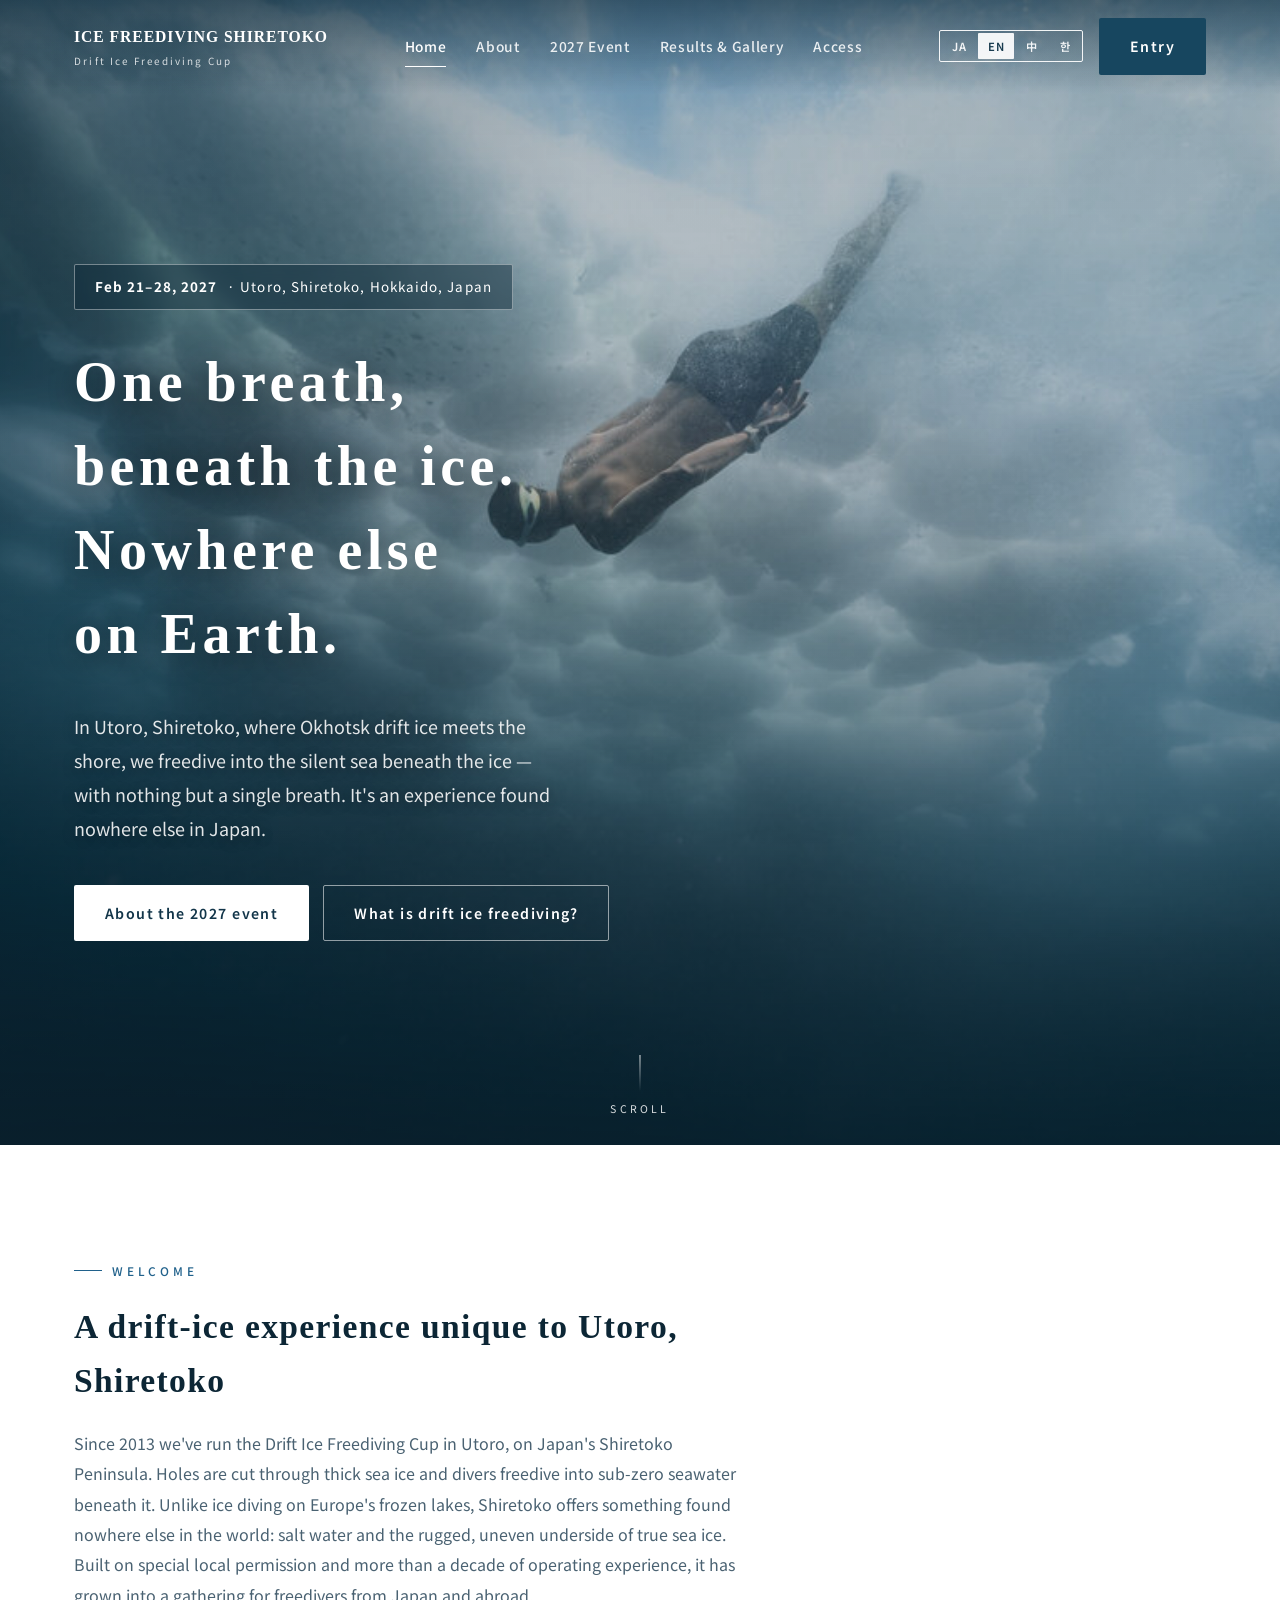
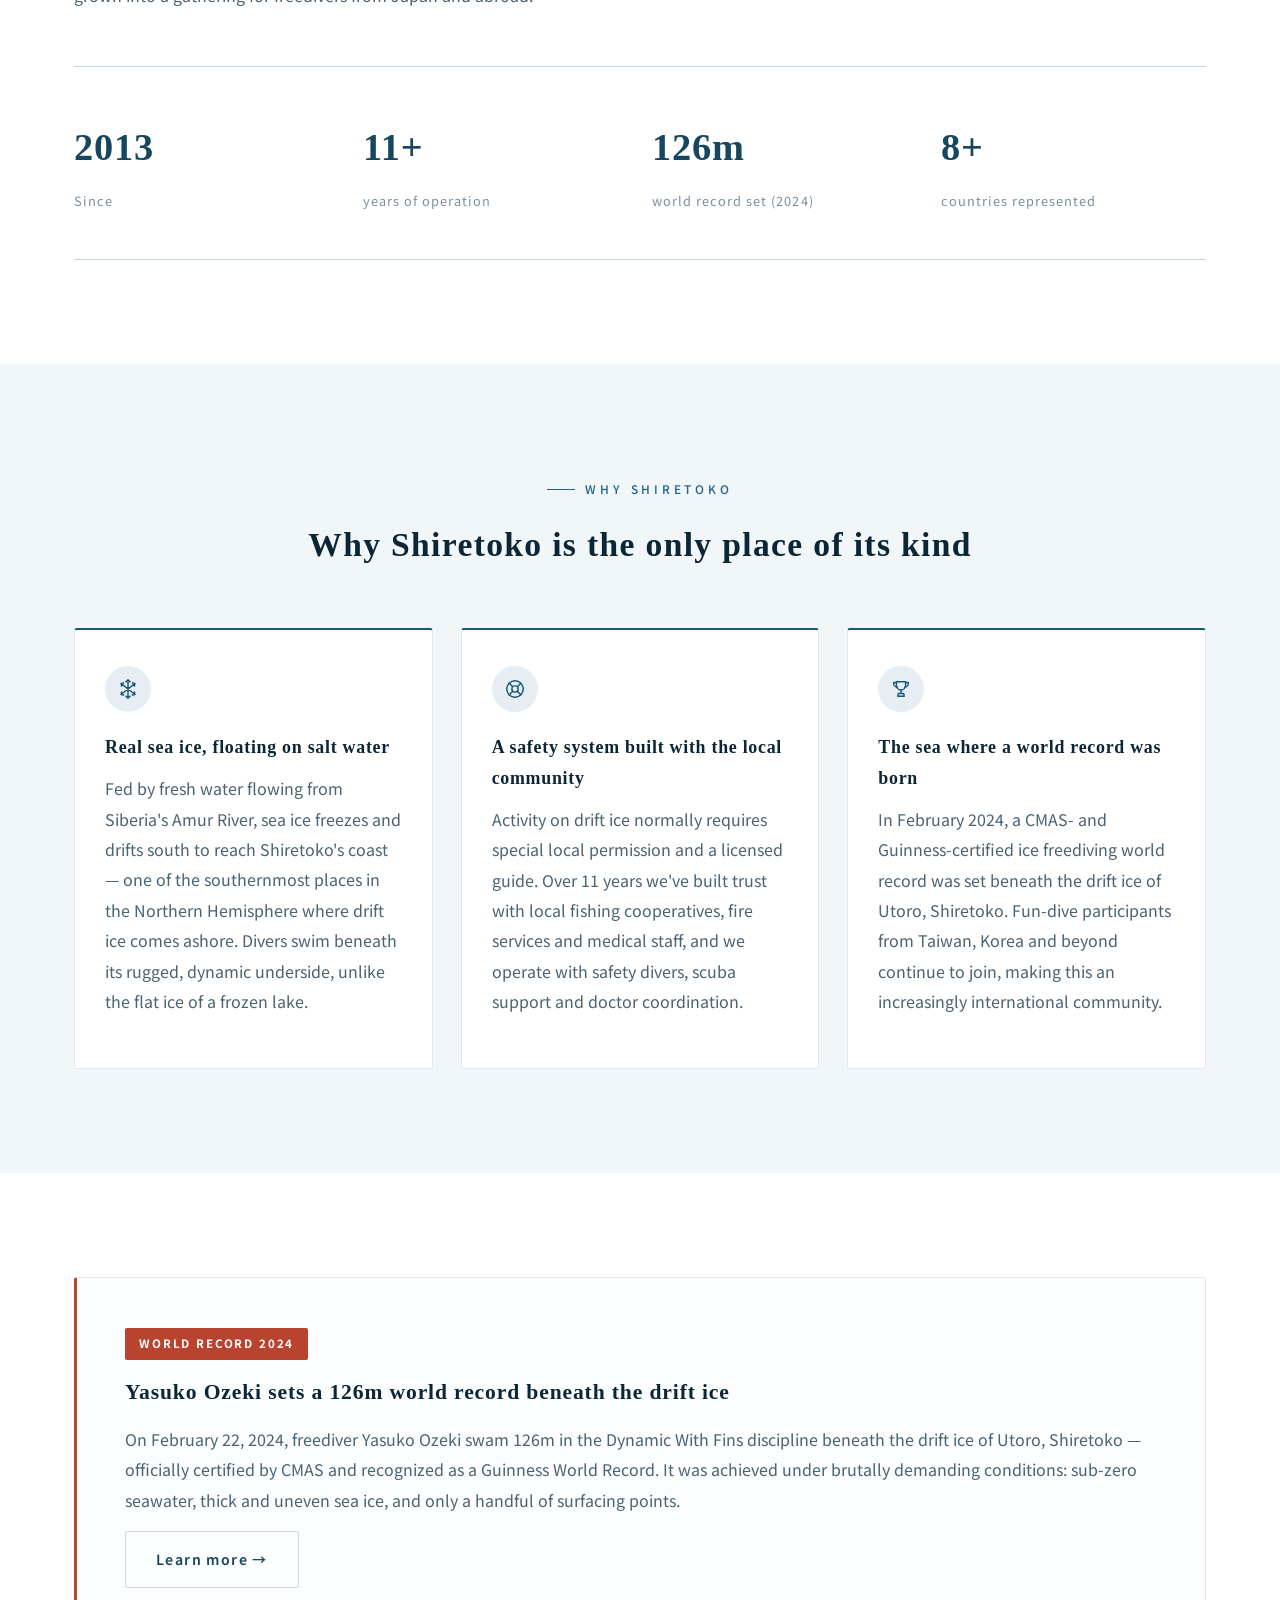
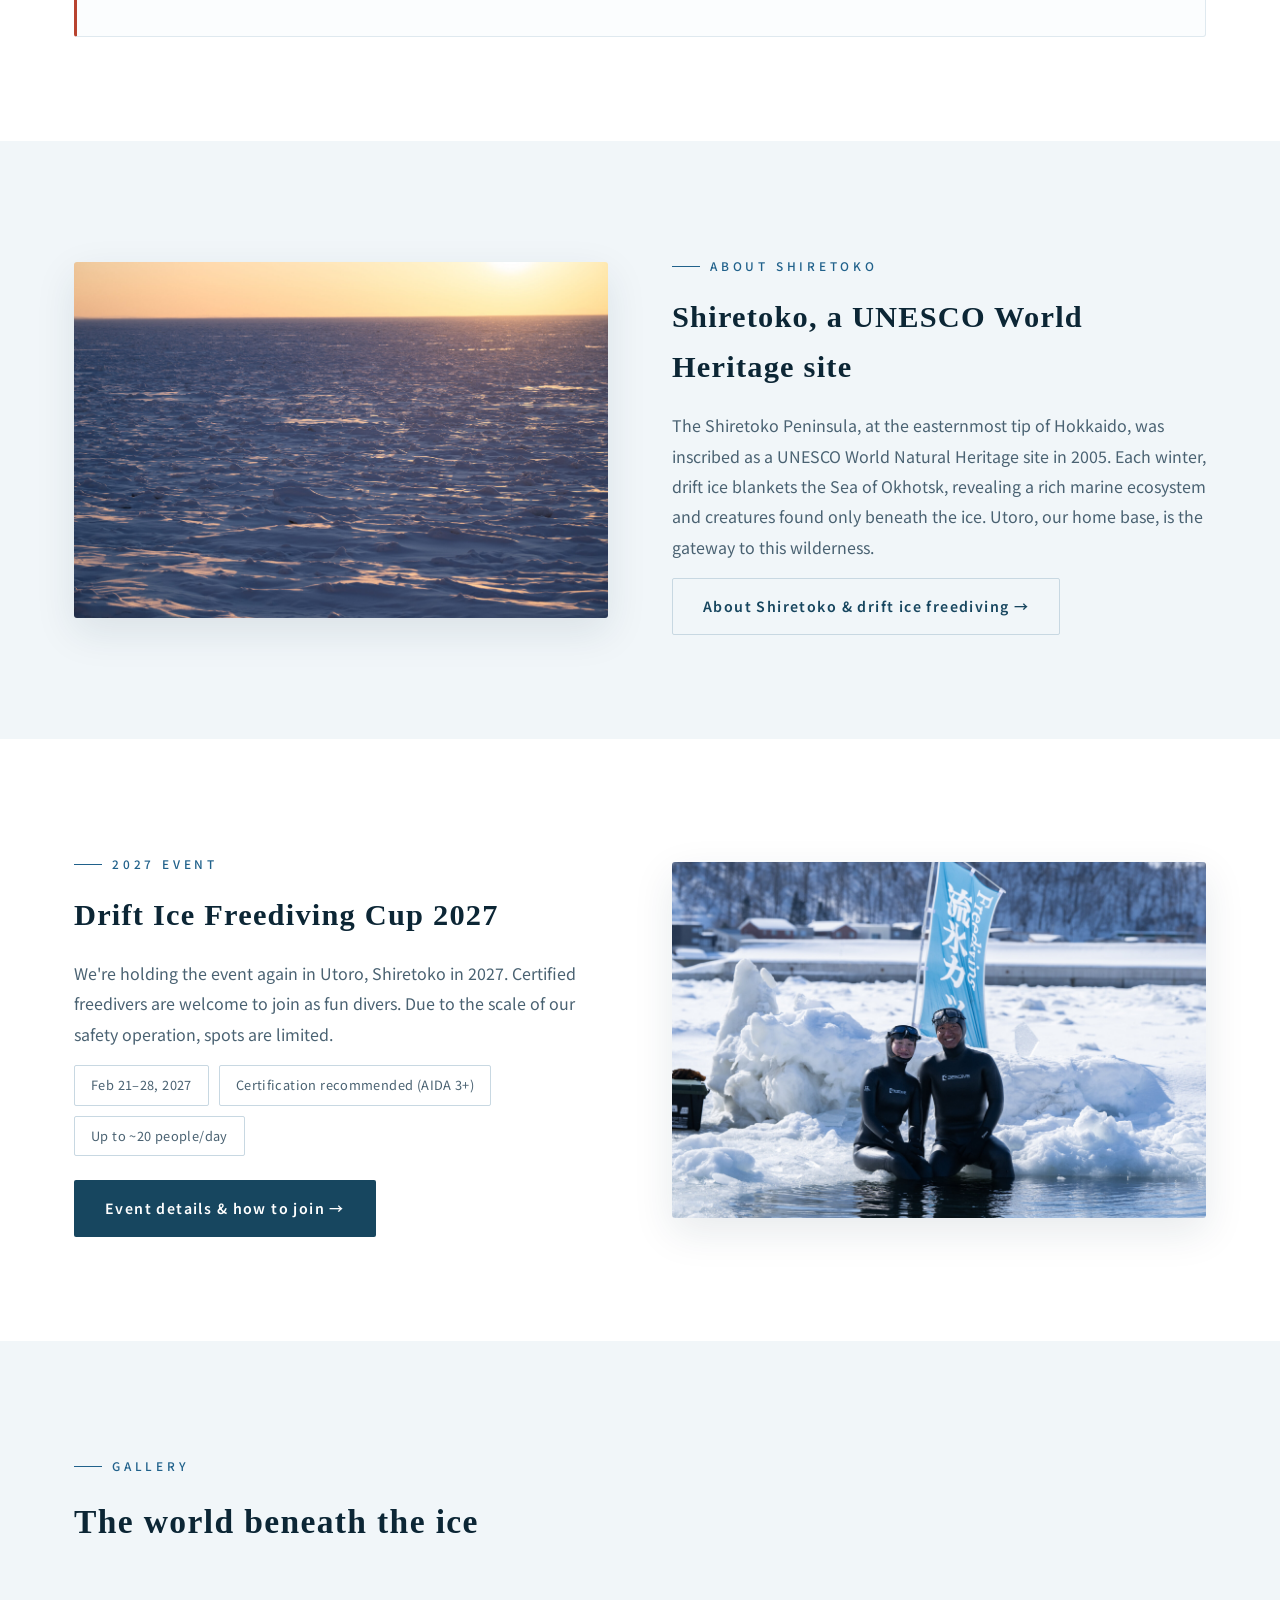
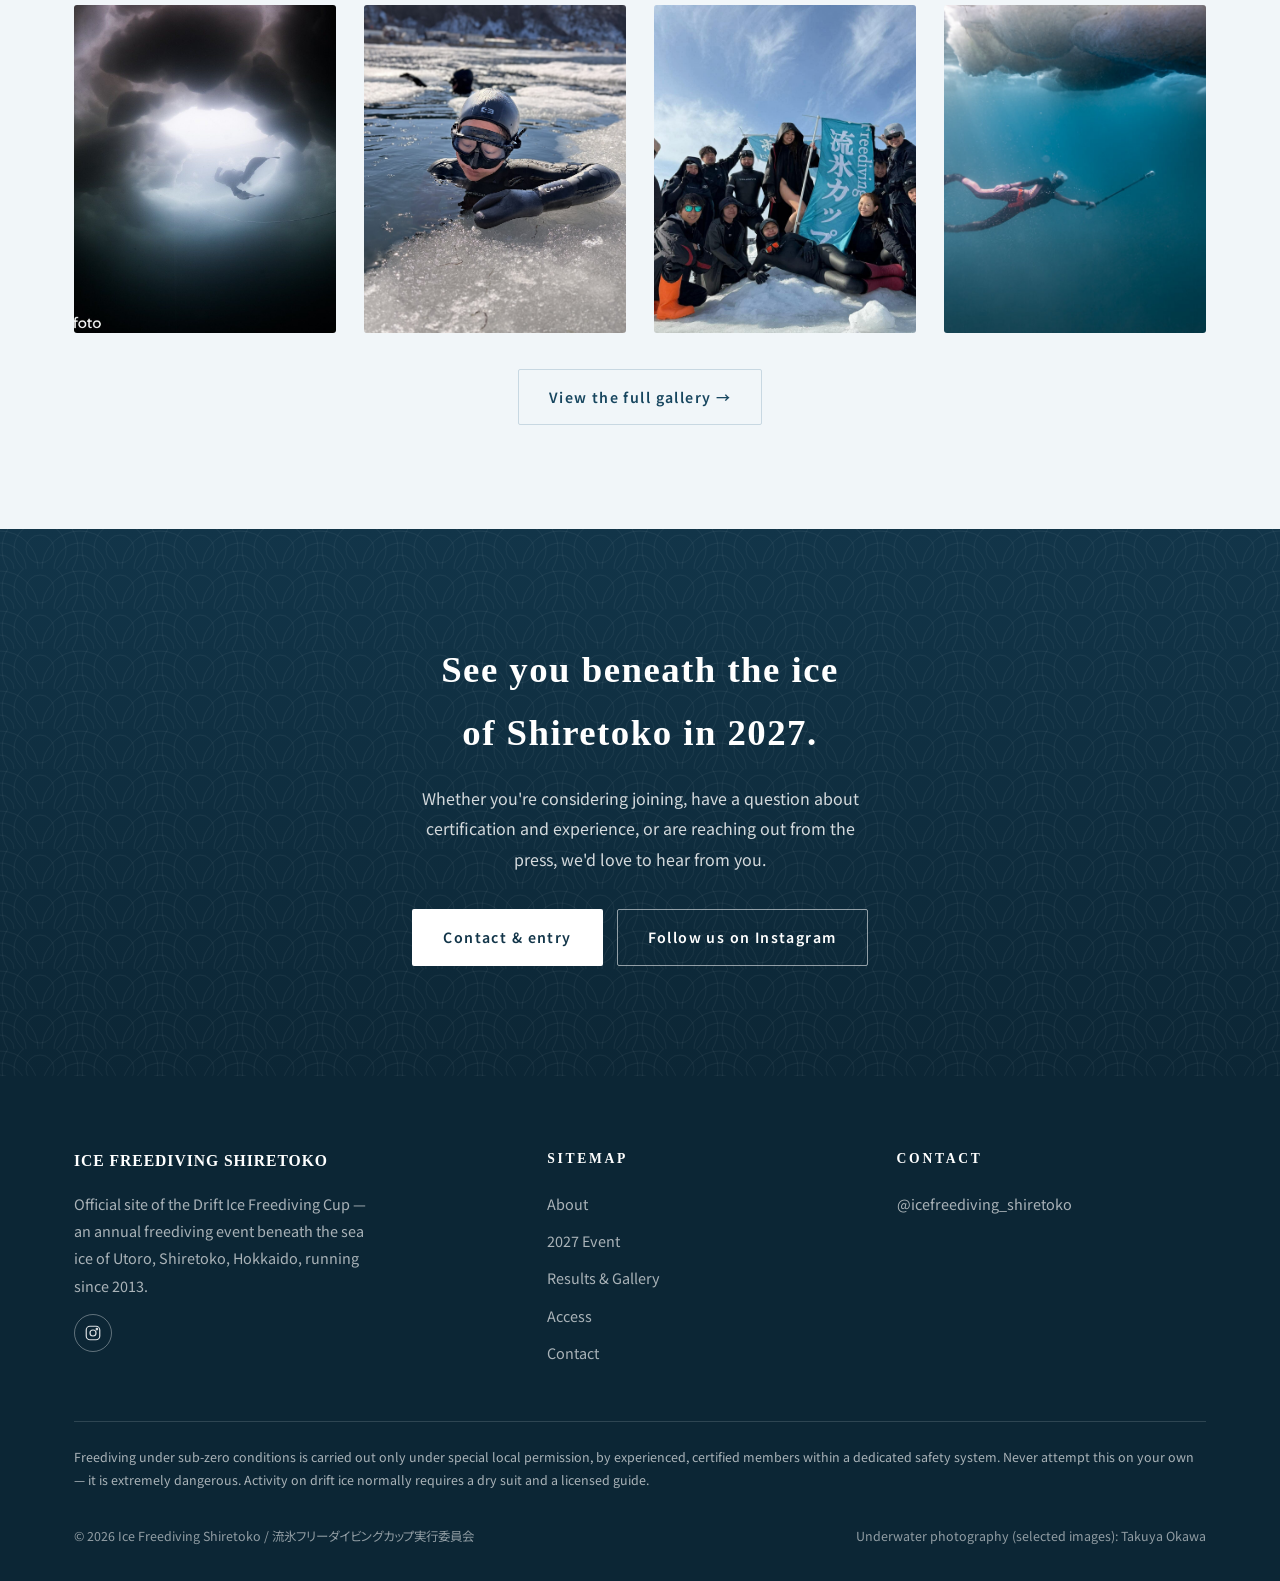
==== commit 27fc2812: "a" ====
--- a/index.html
+++ b/index.html
@@ -16,7 +16,7 @@
 <header class="site-header">
   <div class="nav-inner">
     <a href="index.html" class="brand">
-      <span class="brand-mark"></span>
+      
       <span>ICE FREEDIVING SHIRETOKO<small data-i18n="brand.tagline">流氷フリーダイビングカップ</small></span>
     </a>
     <nav class="nav-links">
@@ -89,7 +89,7 @@
       <div class="card">
         <div class="card-icon"><svg width="22" height="22" viewBox="0 0 24 24" fill="none" stroke="currentColor" stroke-width="1.6"><circle cx="12" cy="12" r="9"/><circle cx="12" cy="12" r="3.4"/><path d="M5.1 5.1l4.2 4.2M18.9 5.1l-4.2 4.2M5.1 18.9l4.2-4.2M18.9 18.9l-4.2-4.2"/></svg></div>
         <h3 data-i18n="home.h2.title">地元と築いた安全体制</h3>
-        <p data-i18n="home.h2.body">通常、流氷上での活動には地元の特別な許可とガイドの同行が必要です。私たちは11年かけて地元漁業関係者・消防・医療機関との信頼関係を築き、セーフティダイバー、スキューバサポート、医師常駐という体制で安全に運営しています。</p>
+        <p data-i18n="home.h2.body">通常、流氷上での活動には地元の特別な許可とガイドの同行が必要です。私たちは11年かけて地元漁業関係者・消防・医療機関との信頼関係を築き、セーフティダイバー、スキューバサポート、医師との連携という体制で安全に運営しています。</p>
       </div>
       <div class="card">
         <div class="card-icon"><svg width="22" height="22" viewBox="0 0 24 24" fill="none" stroke="currentColor" stroke-width="1.6" stroke-linecap="round" stroke-linejoin="round"><path d="M7 4h10v4a5 5 0 01-10 0V4z"/><path d="M7 5H4v1a4 4 0 004 4M17 5h3v1a4 4 0 01-4 4"/><path d="M12 13v3M9 20h6M8.5 20l.5-3h6l.5 3"/></svg></div>
@@ -141,7 +141,7 @@
         <p data-i18n="home.event.body">2027年も知床ウトロにて開催します。フリーダイビング資格をお持ちの方を対象に、ファンダイブ形式でご参加いただけます。安全運営の都合上、受け入れ人数には限りがあります。</p>
         <div class="tag-row" style="margin-bottom:24px;">
           <span class="tag" data-i18n="home.event.tag1">2027年2月21日〜28日</span>
-          <span class="tag" data-i18n="home.event.tag2">要フリーダイビング資格（AIDA3相当以上）</span>
+          <span class="tag" data-i18n="home.event.tag2">フリーダイビング資格（AIDA3相当以上）推奨</span>
           <span class="tag" data-i18n="home.event.tag3">1日最大 約20名</span>
         </div>
         <a href="event.html" class="btn btn-primary" data-i18n="home.event.cta">イベント詳細・参加について →</a>
@@ -183,7 +183,7 @@
   <div class="container">
     <div class="footer-grid">
       <div class="footer-brand">
-        <div class="brand" style="margin-bottom:14px;"><span class="brand-mark"></span><span>ICE FREEDIVING SHIRETOKO</span></div>
+        <div class="brand" style="margin-bottom:14px;"><span>ICE FREEDIVING SHIRETOKO</span></div>
         <p data-i18n="footer.about">北海道・知床ウトロで2013年から続く、流氷の下を潜るフリーダイビングイベント「流氷フリーダイビングカップ」の公式サイトです。</p>
         <div class="footer-social">
           <a href="https://www.instagram.com/icefreediving_shiretoko" target="_blank" rel="noopener" aria-label="Instagram">
--- a/assets/css/style.css
+++ b/assets/css/style.css
@@ -122,15 +122,6 @@
   color:inherit;
   white-space:nowrap;
 }
-.brand .brand-mark{
-  width:34px;height:34px;
-  border-radius:50%;
-  flex:none;
-  background:
-    radial-gradient(circle at 50% 118%, rgba(255,255,255,.85) 0 34%, transparent 35%),
-    linear-gradient(to bottom, var(--sea-500), var(--sea-800));
-  box-shadow:inset 0 0 0 1px rgba(255,255,255,.35);
-}
 .brand small{
   display:block;
   font-family:var(--font-jp);
@@ -269,7 +260,7 @@
 }
 .hero-content{
   position:relative;z-index:1;
-  padding:160px 0 100px;
+  padding:160px 24px 100px;
   width:100%;
 }
 .hero-content h1{
@@ -506,6 +497,9 @@
 }
 .map-wrap{border-radius:var(--radius-md);overflow:hidden;border:1px solid var(--line);box-shadow:var(--shadow);}
 .map-wrap iframe{width:100%;height:420px;border:0;display:block;filter:grayscale(.2) contrast(1.02);}
+
+/* contact layout */
+.contact-grid{grid-template-columns:1.3fr .9fr;gap:40px;align-items:flex-start;}
 
 /* form */
 .form-wrap{
@@ -623,12 +617,12 @@
   .split{grid-template-columns:1fr;gap:32px;}
   .split.reverse .split-media{order:0;}
   .access-block{grid-template-columns:1fr;}
+  .contact-grid{grid-template-columns:1fr;}
 }
 @media (max-width:760px){
   .nav-inner{padding:14px 16px;gap:10px;}
   .brand{gap:8px;font-size:.8rem;}
   .brand small{display:none;}
-  .brand .brand-mark{width:26px;height:26px;}
   .lang-switch{padding:2px;}
   .lang-switch button{padding:5px 8px;font-size:.66rem;}
   .nav-right{gap:8px;}
@@ -664,15 +658,19 @@
 }
 @media (max-width:520px){
   .grid-3,.grid-4,.grid-2{grid-template-columns:1fr;}
-  .hero-content{padding:130px 0 80px;}
+  .hero-content{padding:130px 24px 80px;}
   .page-hero{padding:150px 0 60px;}
   section{padding:70px 0;}
   .form-wrap{padding:26px;}
+  .callout{padding:26px 22px;}
+  .info-table th,.info-table td{display:block;}
+  .info-table th{width:auto;padding:16px 12px 2px;}
+  .info-table td{padding:2px 12px 16px;}
+  .schedule-row{grid-template-columns:1fr;gap:8px;padding:18px 20px;}
 }
 @media (max-width:430px){
   .nav-inner{padding:12px;gap:6px;}
   .brand{font-size:.72rem;gap:6px;}
-  .brand .brand-mark{width:24px;height:24px;}
   .nav-right{gap:6px;}
   .lang-switch button{padding:4px 6px;font-size:.6rem;}
   .nav-toggle{width:34px;height:34px;}
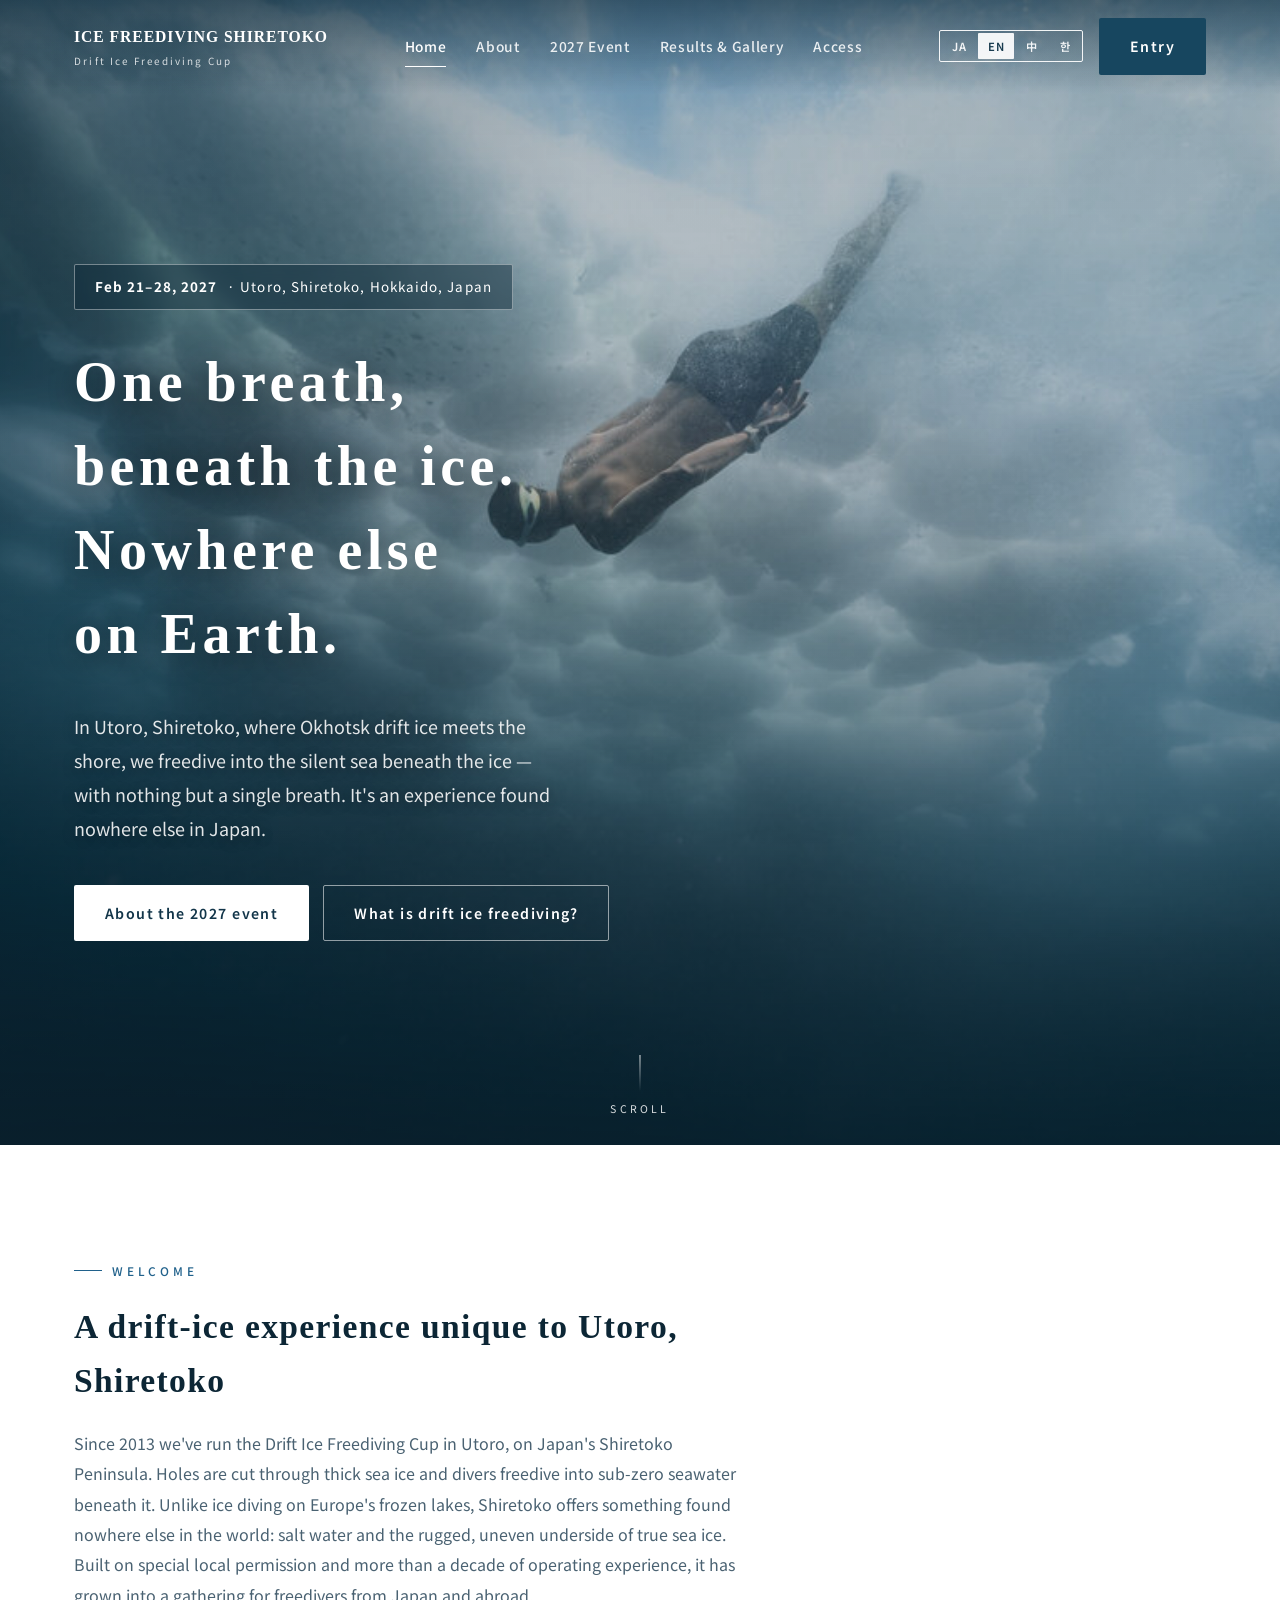
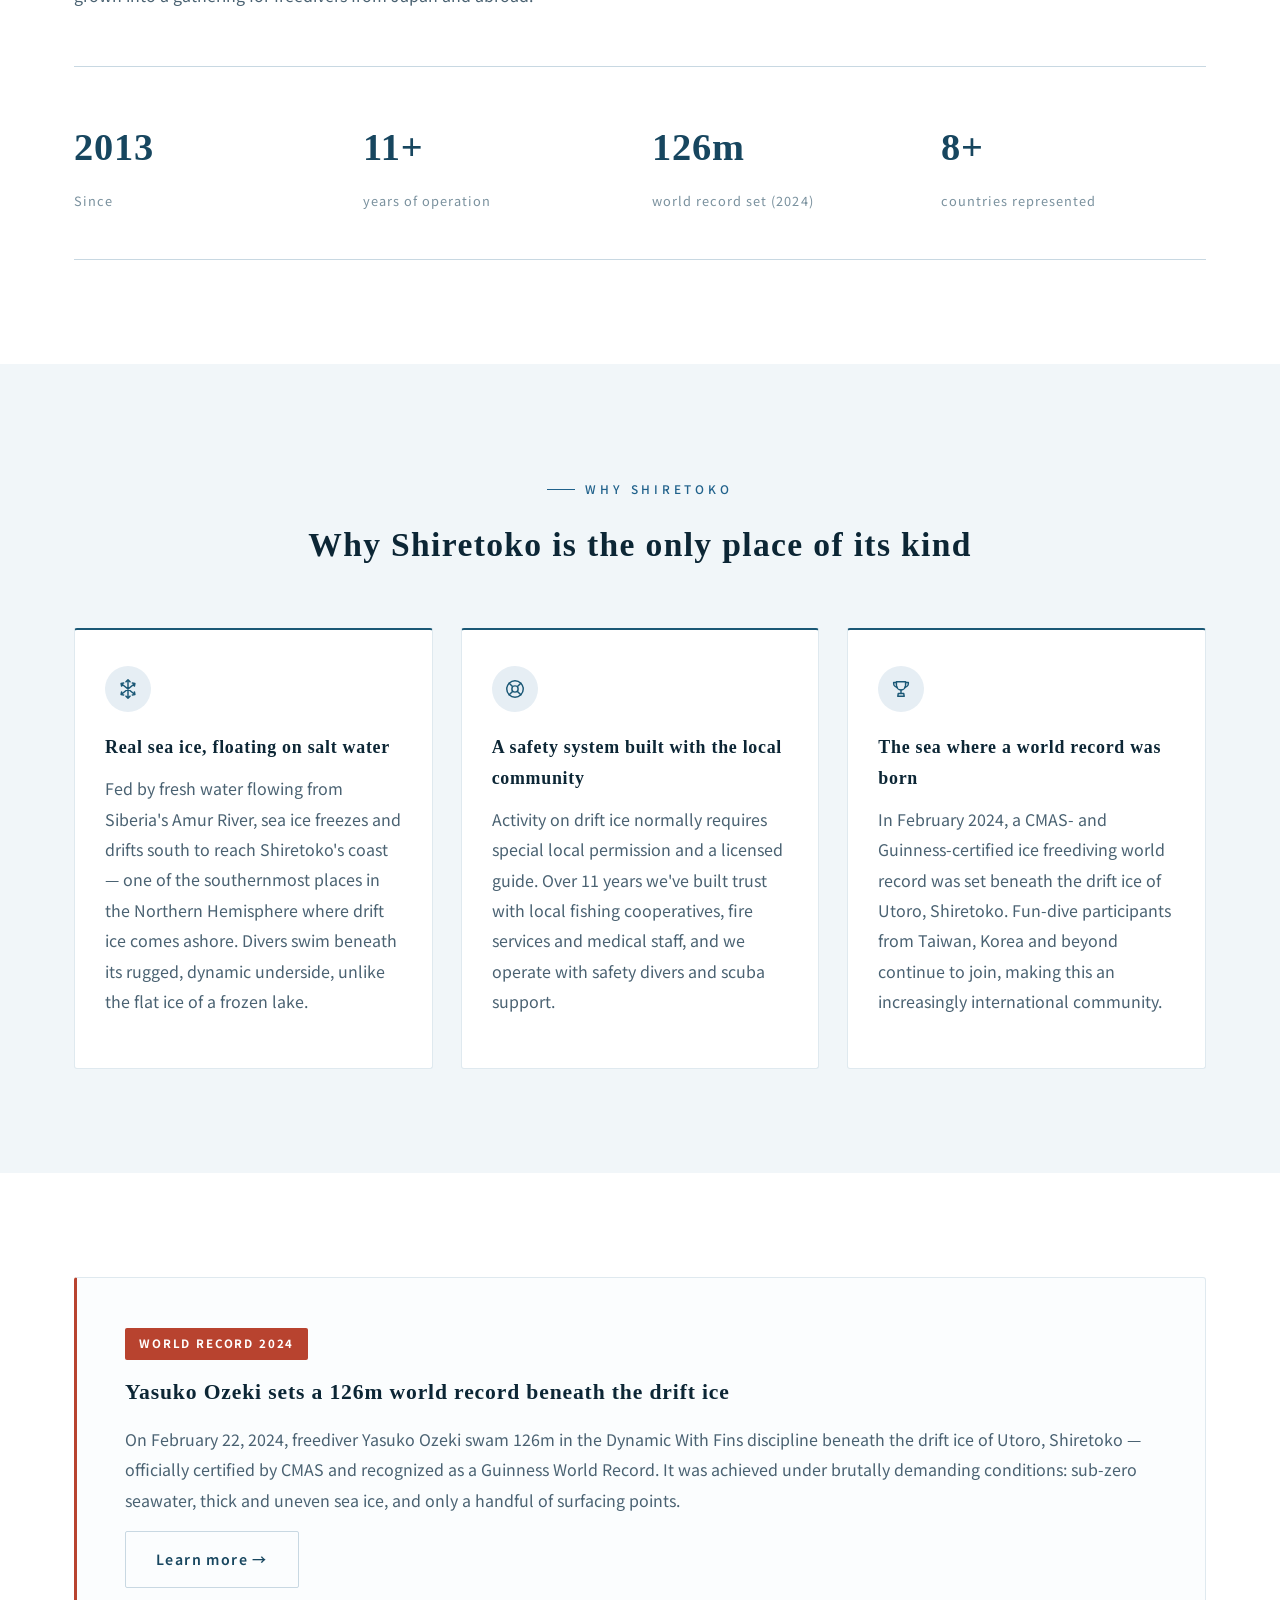
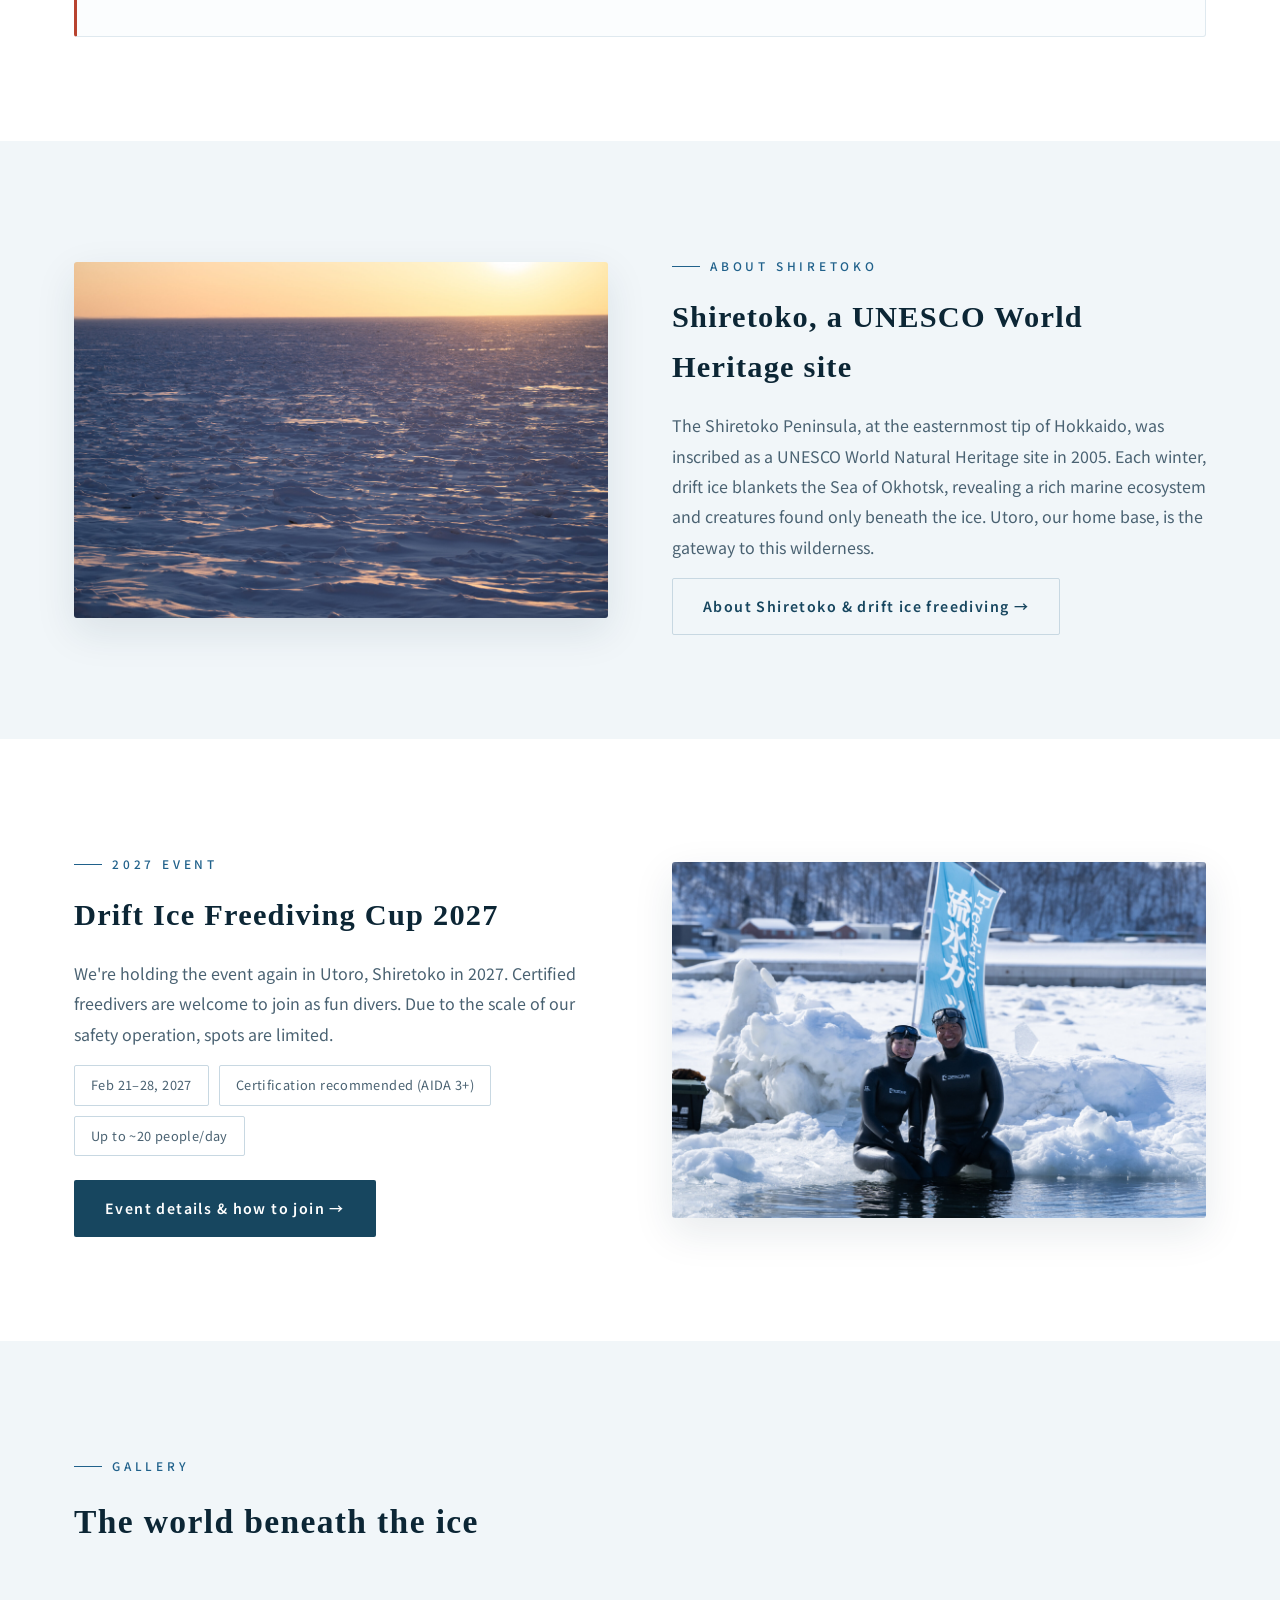
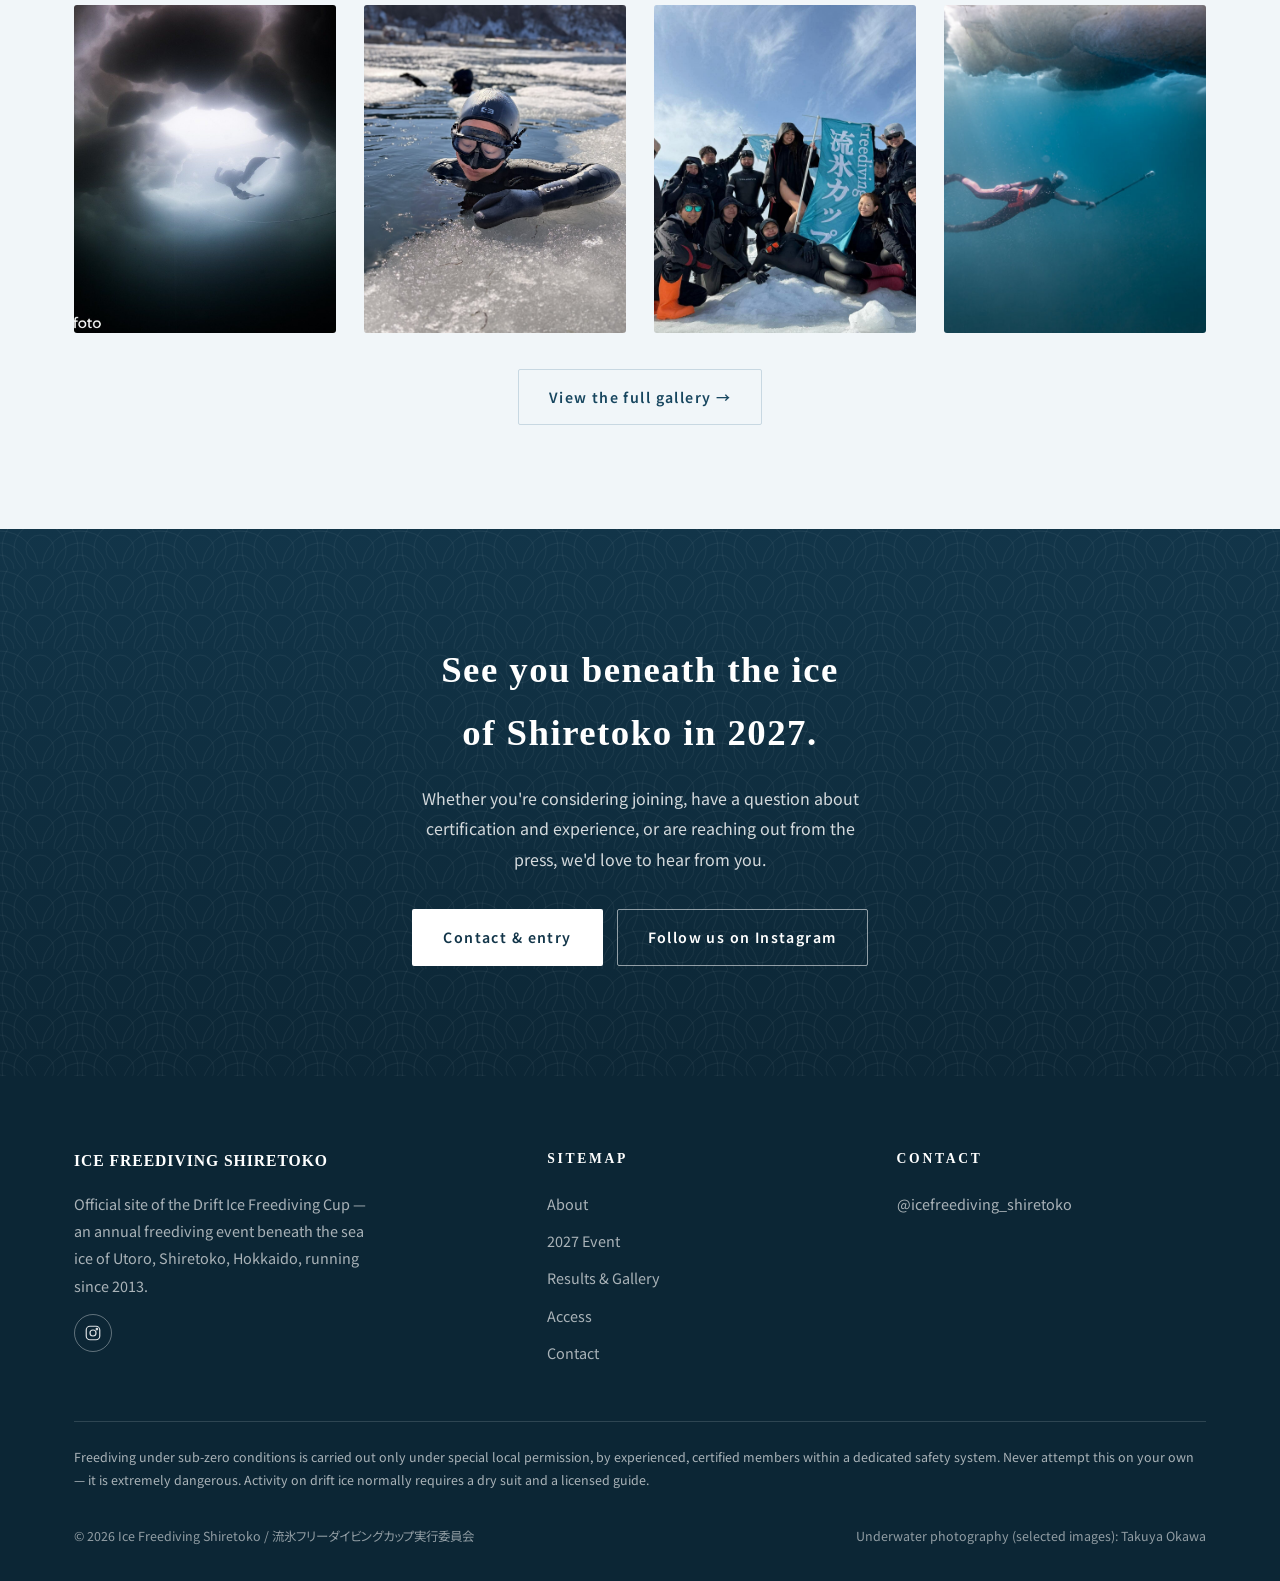
==== commit fd5a531a: "a" ====
--- a/index.html
+++ b/index.html
@@ -89,7 +89,7 @@
       <div class="card">
         <div class="card-icon"><svg width="22" height="22" viewBox="0 0 24 24" fill="none" stroke="currentColor" stroke-width="1.6"><circle cx="12" cy="12" r="9"/><circle cx="12" cy="12" r="3.4"/><path d="M5.1 5.1l4.2 4.2M18.9 5.1l-4.2 4.2M5.1 18.9l4.2-4.2M18.9 18.9l-4.2-4.2"/></svg></div>
         <h3 data-i18n="home.h2.title">地元と築いた安全体制</h3>
-        <p data-i18n="home.h2.body">通常、流氷上での活動には地元の特別な許可とガイドの同行が必要です。私たちは11年かけて地元漁業関係者・消防・医療機関との信頼関係を築き、セーフティダイバー、スキューバサポート、医師との連携という体制で安全に運営しています。</p>
+        <p data-i18n="home.h2.body">通常、流氷上での活動には地元の特別な許可とガイドの同行が必要です。私たちは11年かけて地元漁業関係者・消防・医療機関との信頼関係を築き、セーフティダイバー、スキューバサポートという体制で安全に運営しています。</p>
       </div>
       <div class="card">
         <div class="card-icon"><svg width="22" height="22" viewBox="0 0 24 24" fill="none" stroke="currentColor" stroke-width="1.6" stroke-linecap="round" stroke-linejoin="round"><path d="M7 4h10v4a5 5 0 01-10 0V4z"/><path d="M7 5H4v1a4 4 0 004 4M17 5h3v1a4 4 0 01-4 4"/><path d="M12 13v3M9 20h6M8.5 20l.5-3h6l.5 3"/></svg></div>
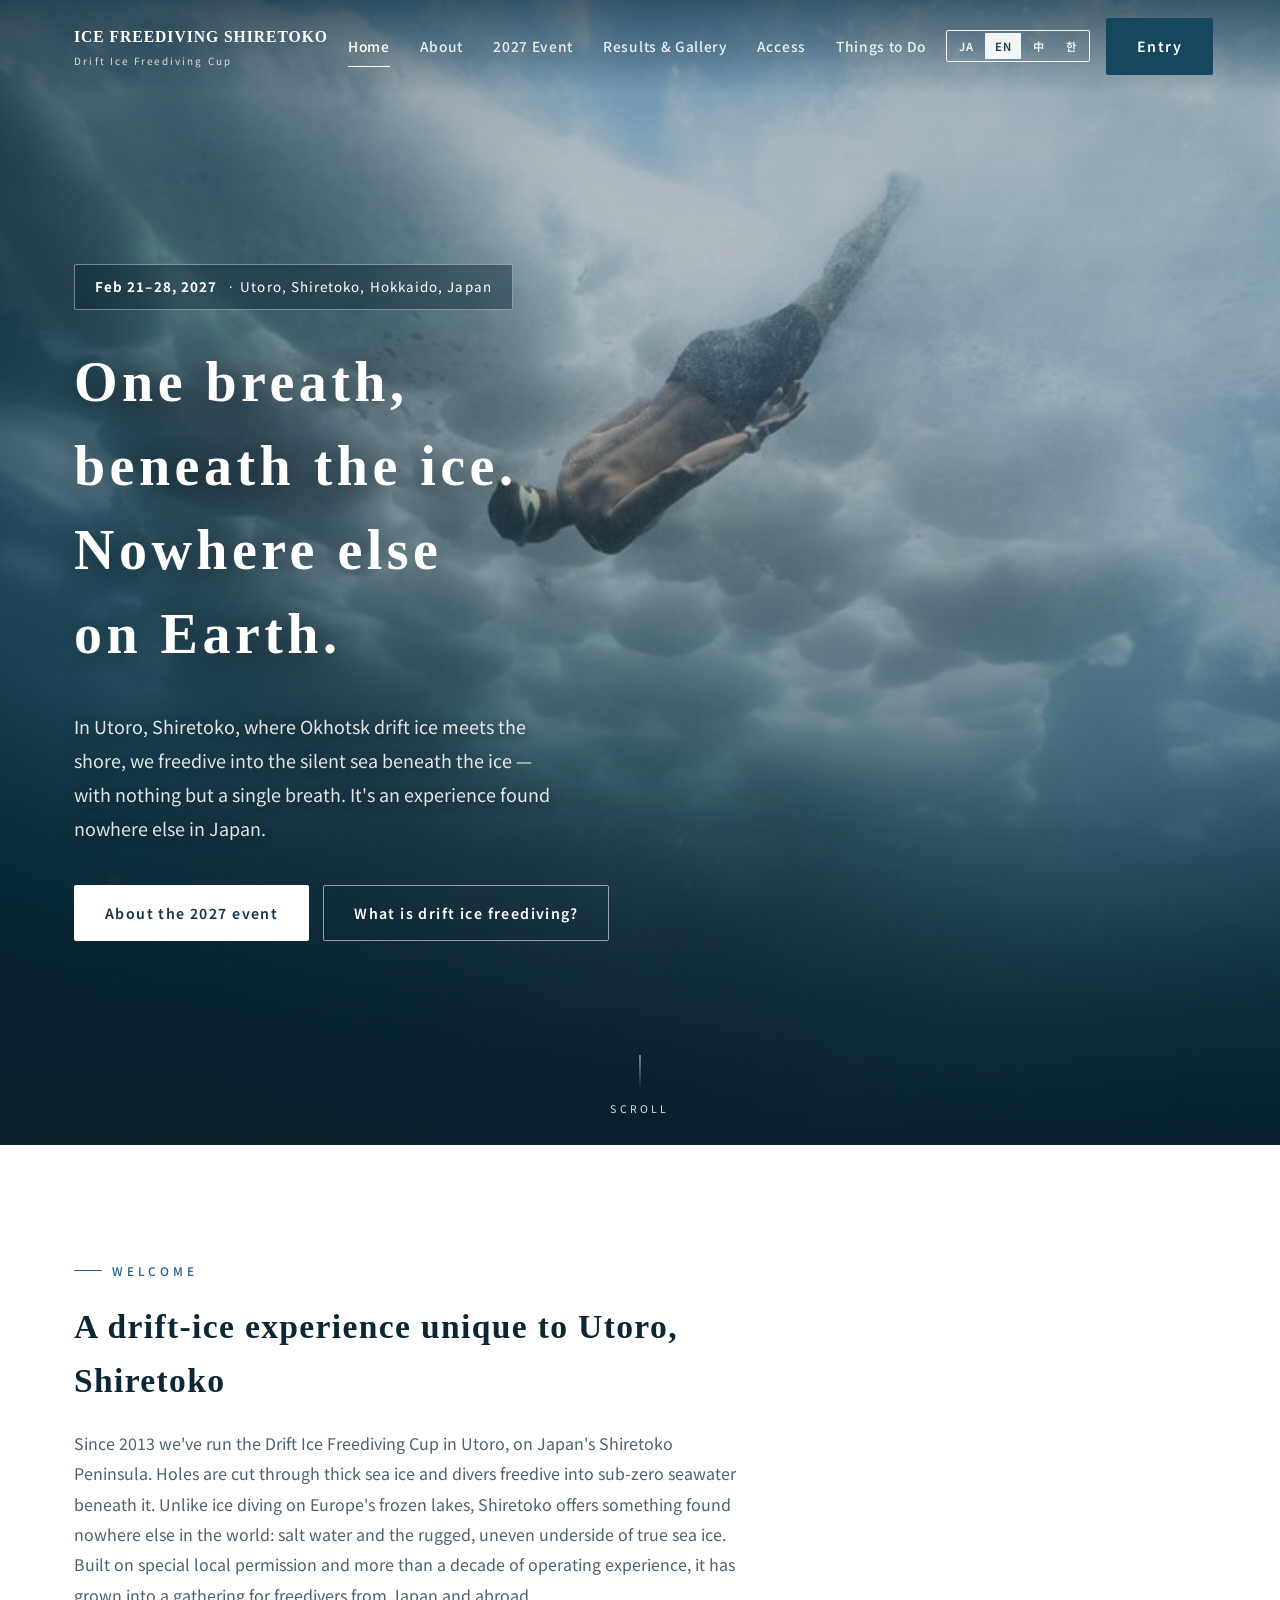
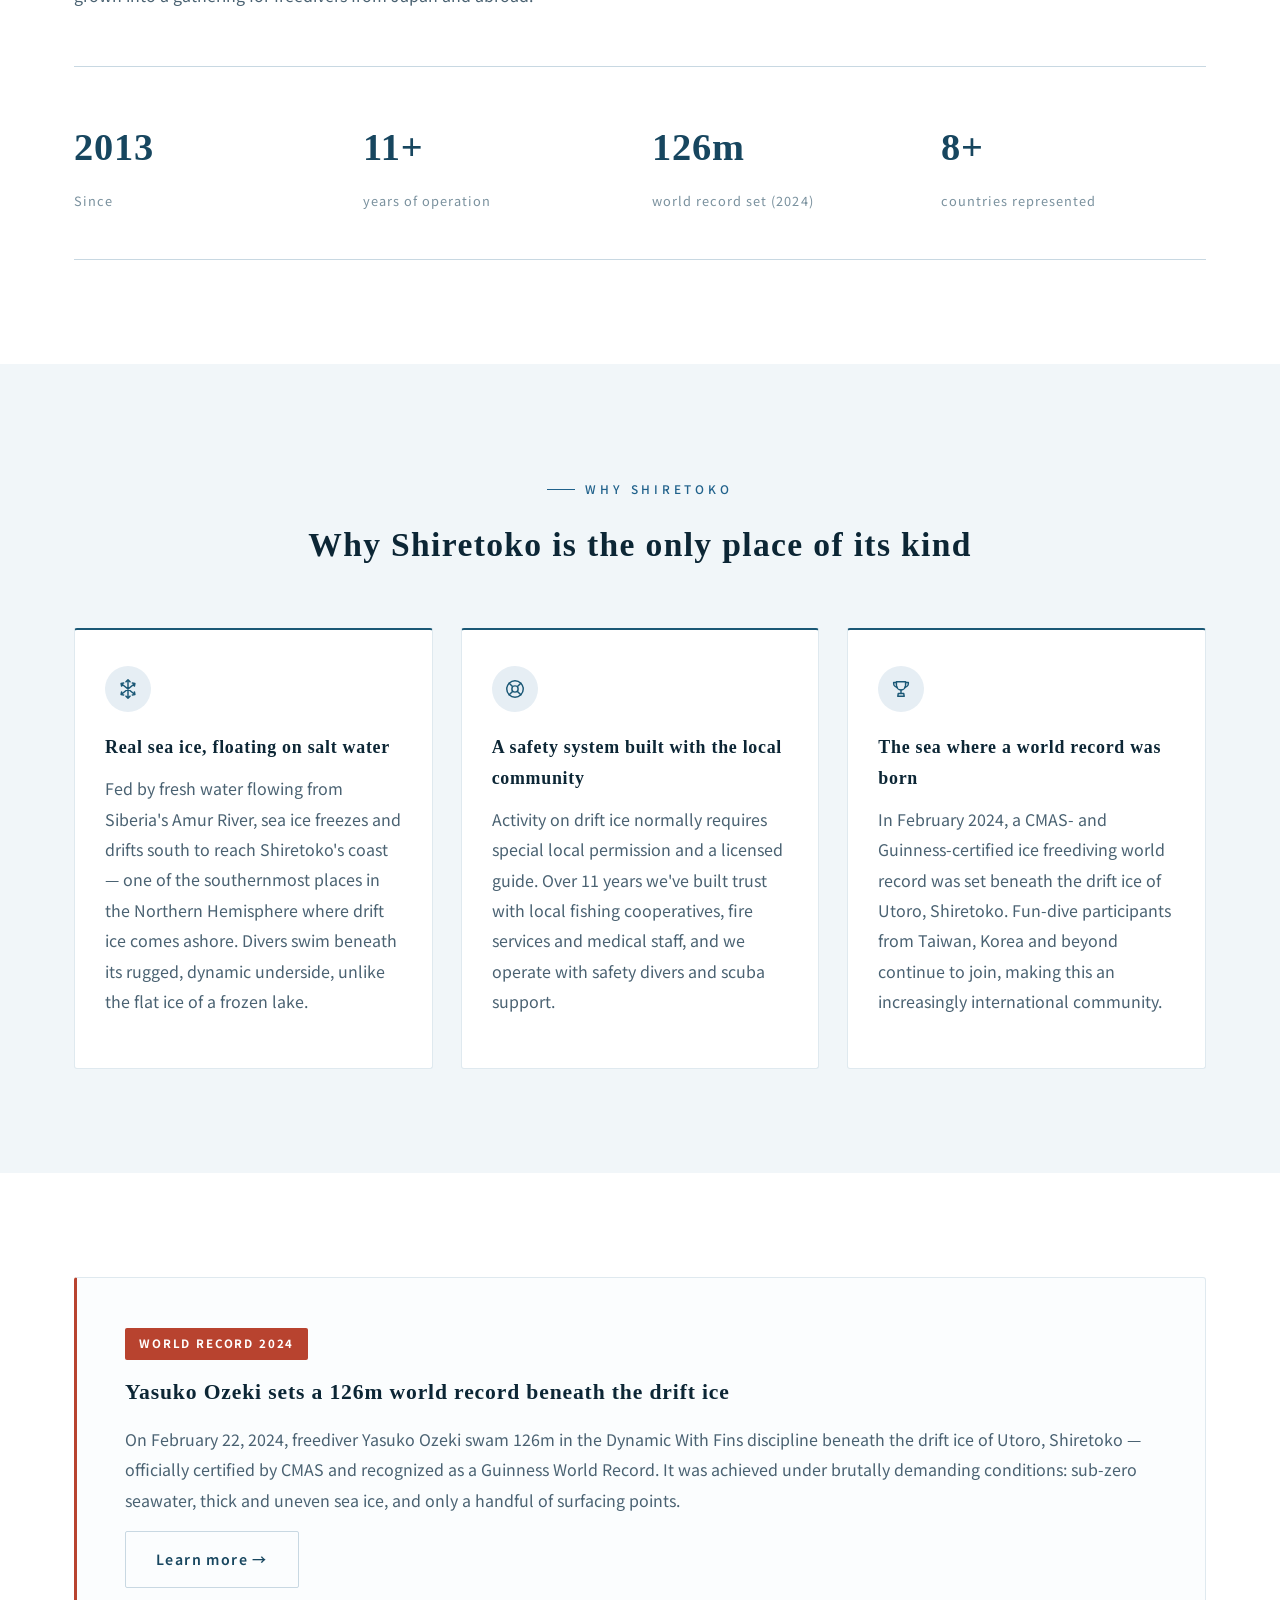
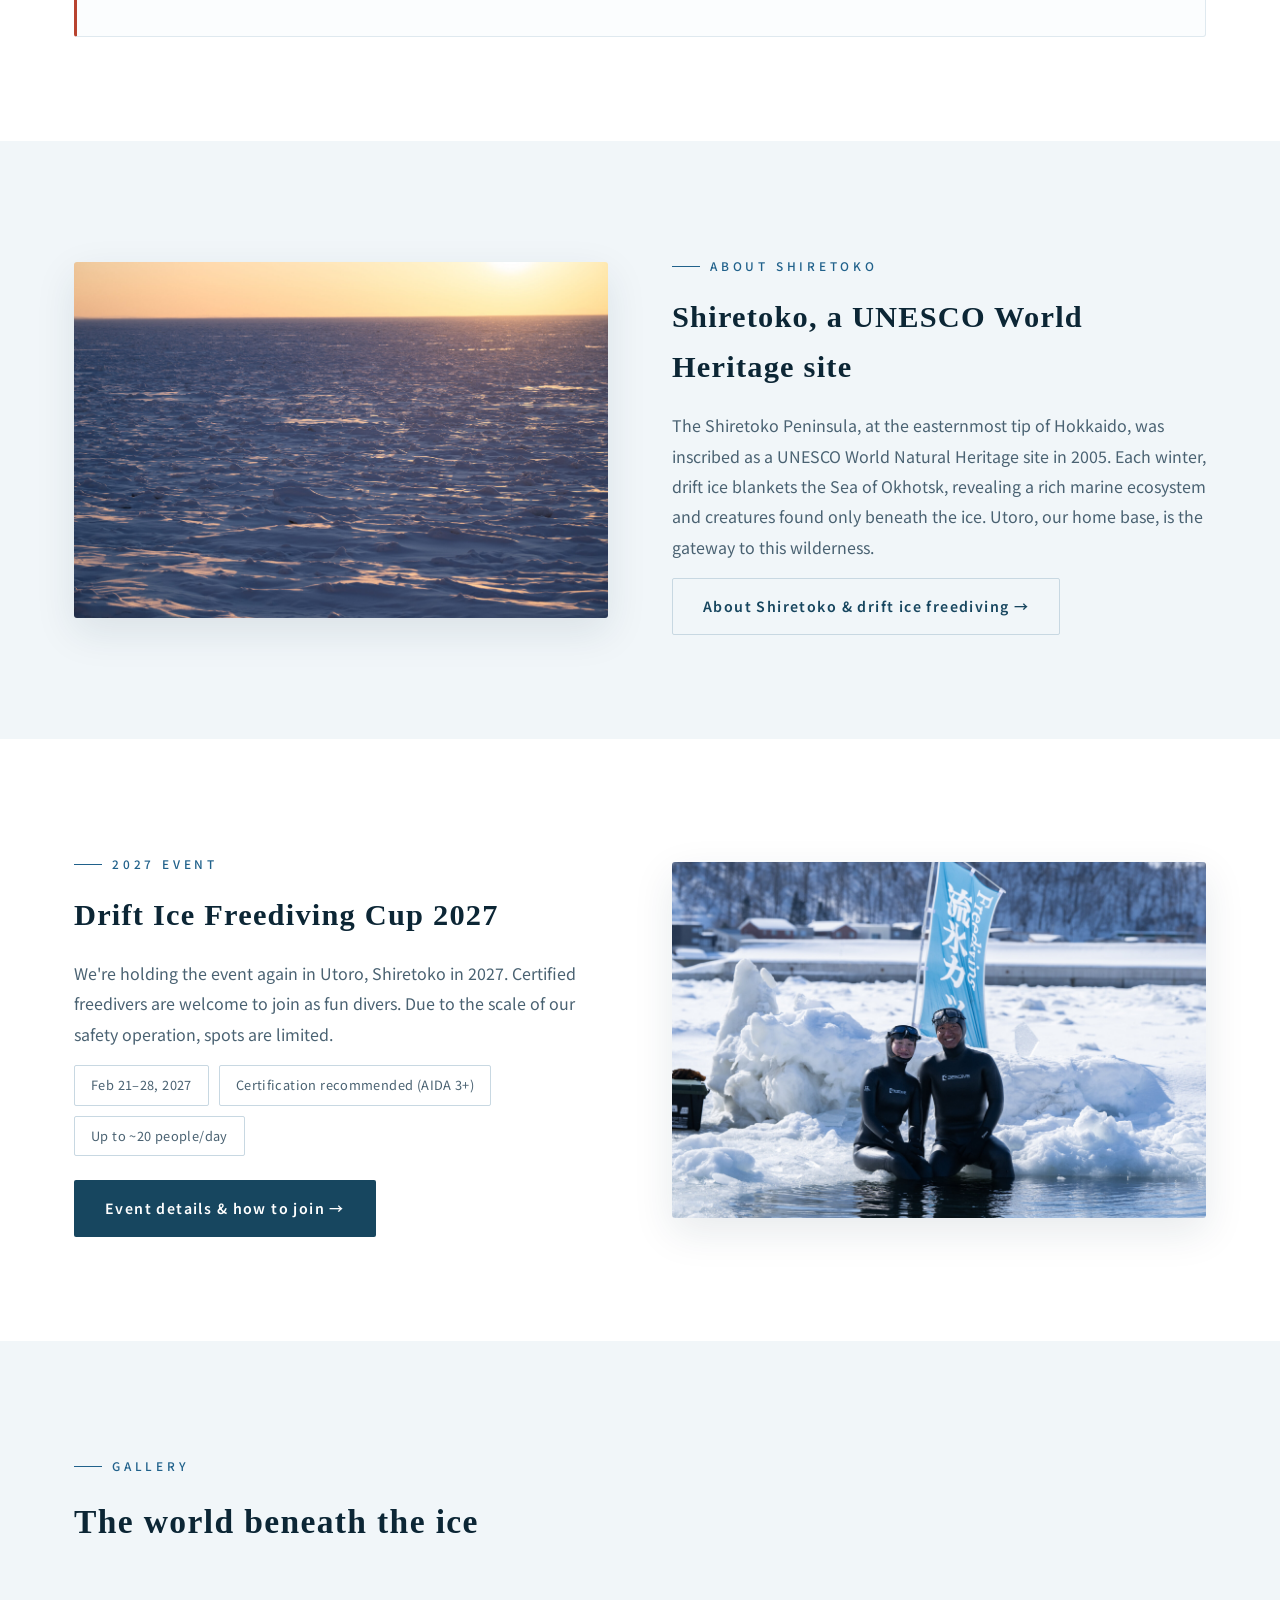
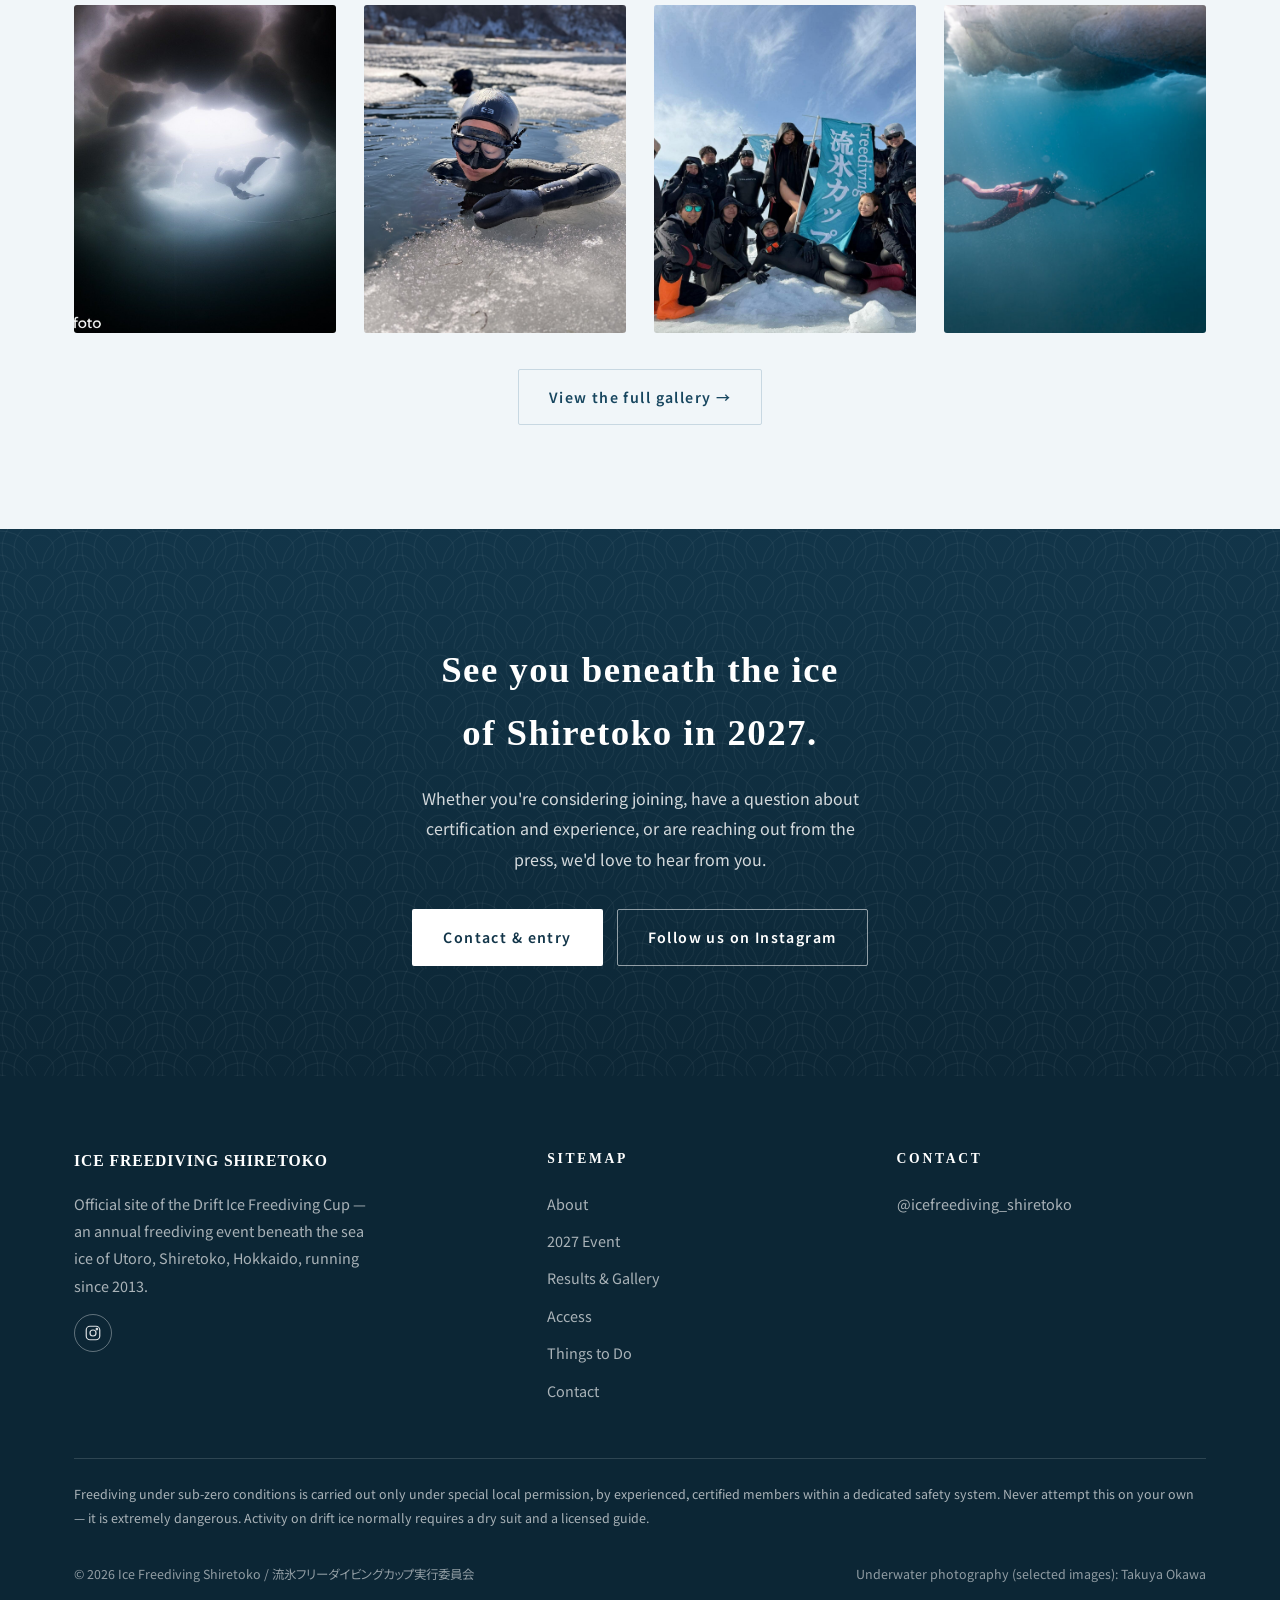
==== commit 98401172: "a" ====
--- a/index.html
+++ b/index.html
@@ -25,6 +25,7 @@
       <a href="event.html" data-i18n="nav.event">2027年イベント</a>
       <a href="gallery.html" data-i18n="nav.gallery">実績・ギャラリー</a>
       <a href="access.html" data-i18n="nav.access">アクセス</a>
+      <a href="around.html" data-i18n="nav.around">周辺観光</a>
       <a href="contact.html" class="show-mobile" data-i18n="nav.contact">お問い合わせ</a>
     </nav>
     <div class="nav-right">
@@ -197,6 +198,7 @@
         <a href="event.html" data-i18n="nav.event">2027年イベント</a>
         <a href="gallery.html" data-i18n="nav.gallery">実績・ギャラリー</a>
         <a href="access.html" data-i18n="nav.access">アクセス</a>
+        <a href="around.html" data-i18n="nav.around">周辺観光</a>
         <a href="contact.html" data-i18n="nav.contact">お問い合わせ</a>
       </div>
       <div class="footer-col">
--- a/assets/css/style.css
+++ b/assets/css/style.css
@@ -365,6 +365,15 @@
   margin-bottom:20px;
 }
 .section-alt .card .card-icon{background:var(--ice-deep);}
+
+.org-role{
+  font-size:.82rem;
+  letter-spacing:.04em;
+  color:var(--sea-700);
+  margin:6px 0 14px;
+  padding-bottom:12px;
+  border-bottom:1px solid var(--line);
+}
 
 .photo-card{
   border-radius:var(--radius-md);
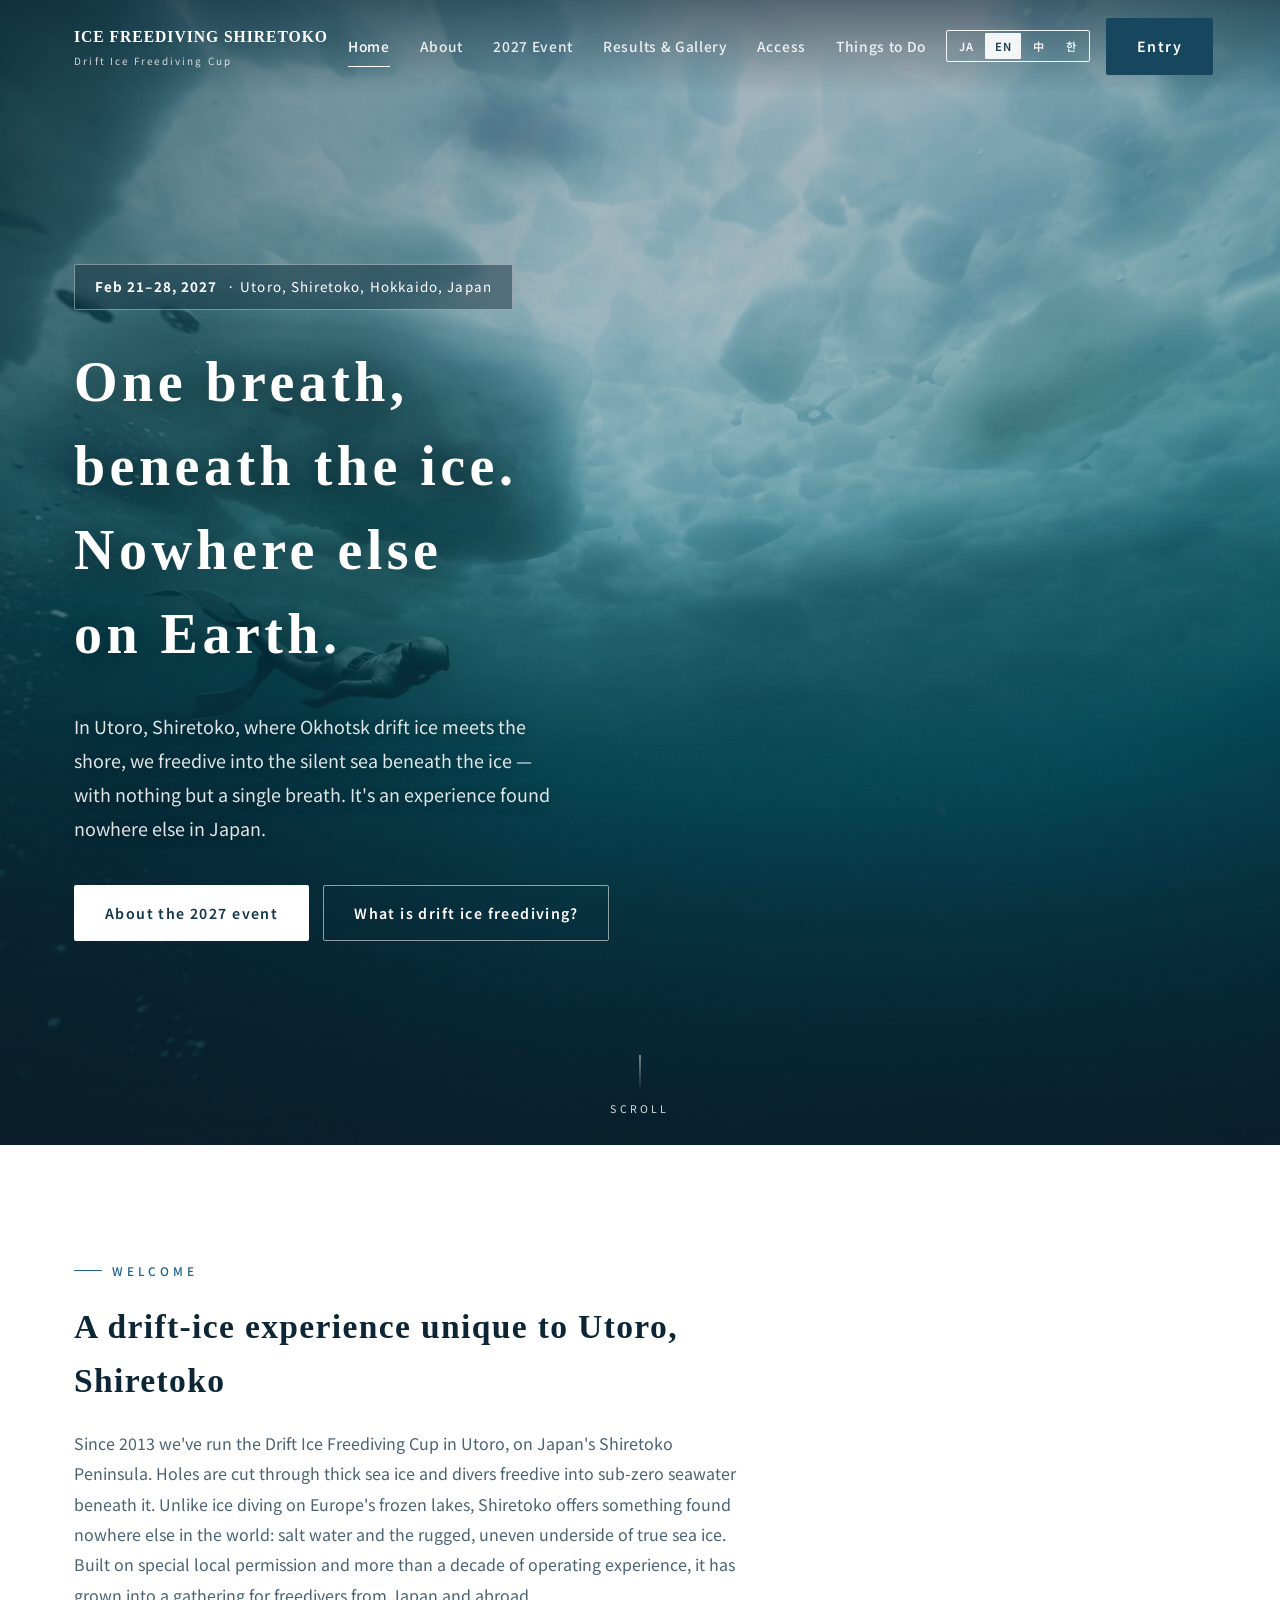
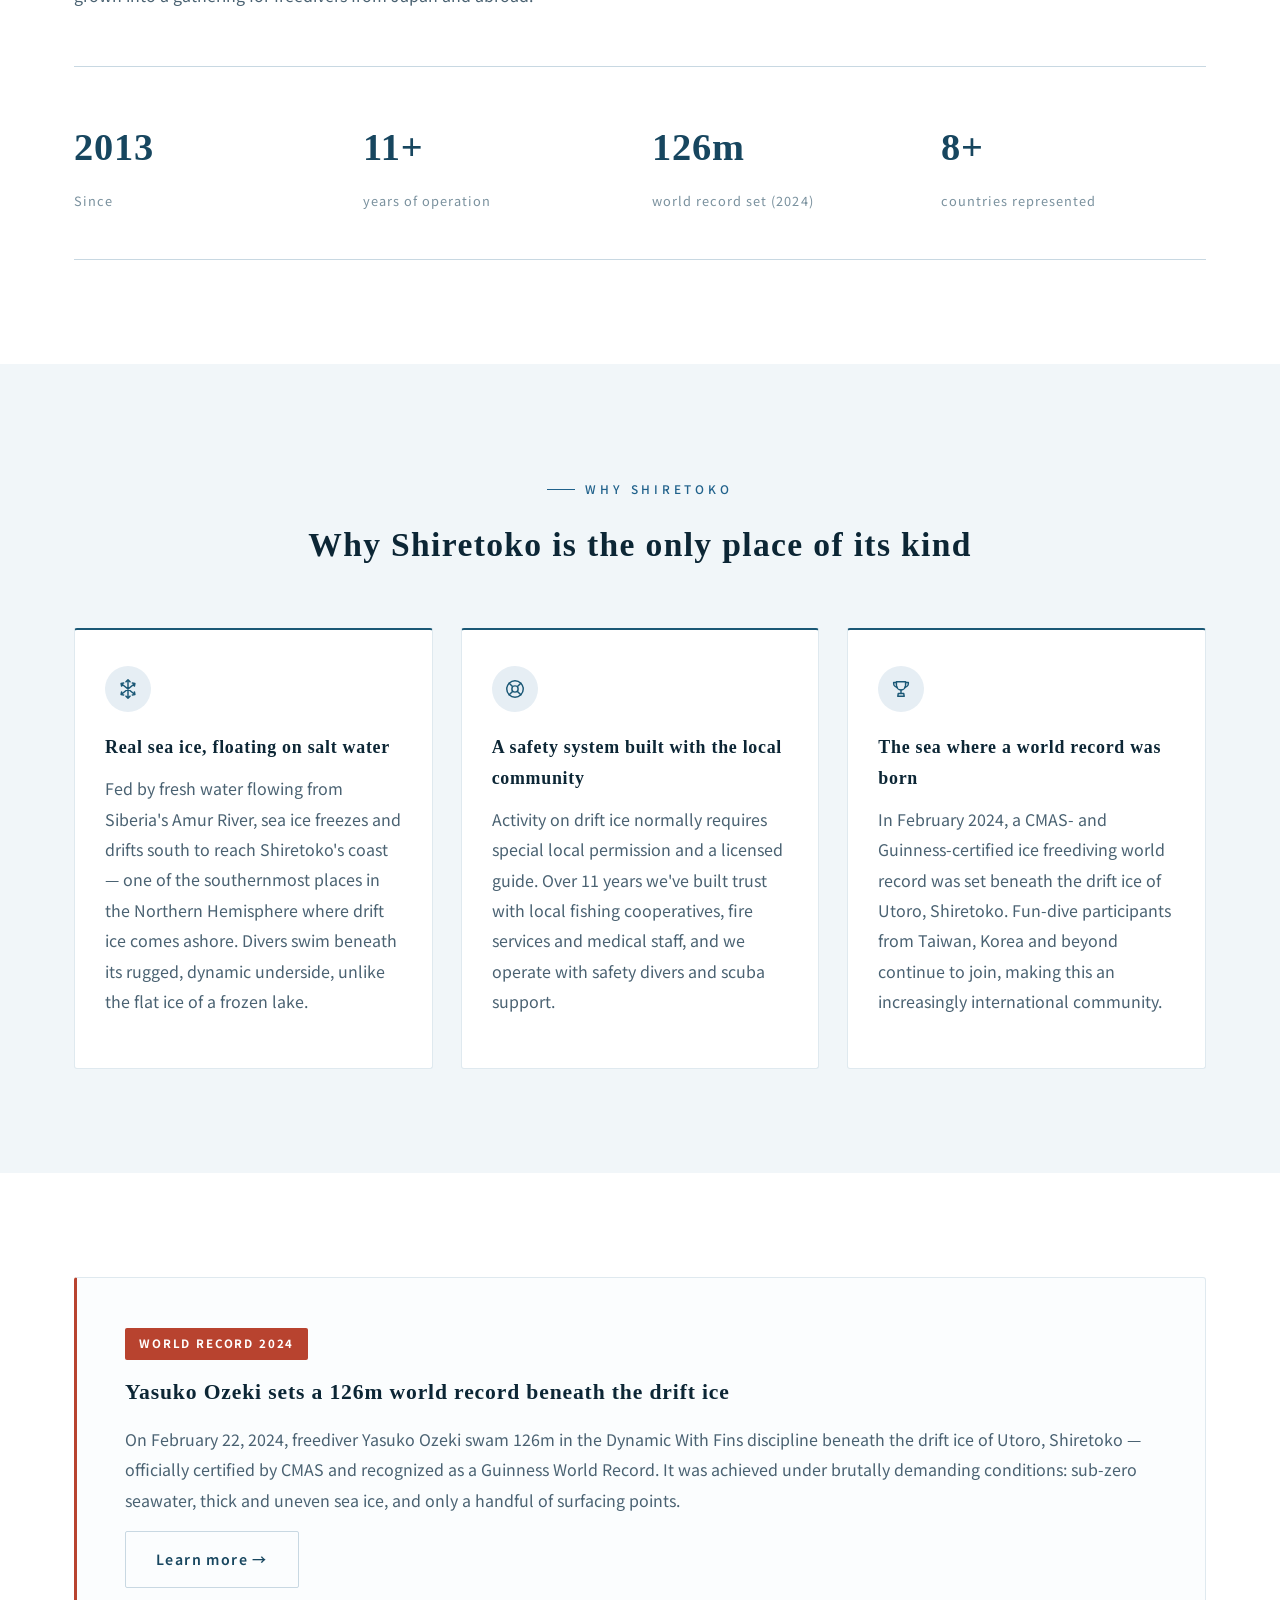
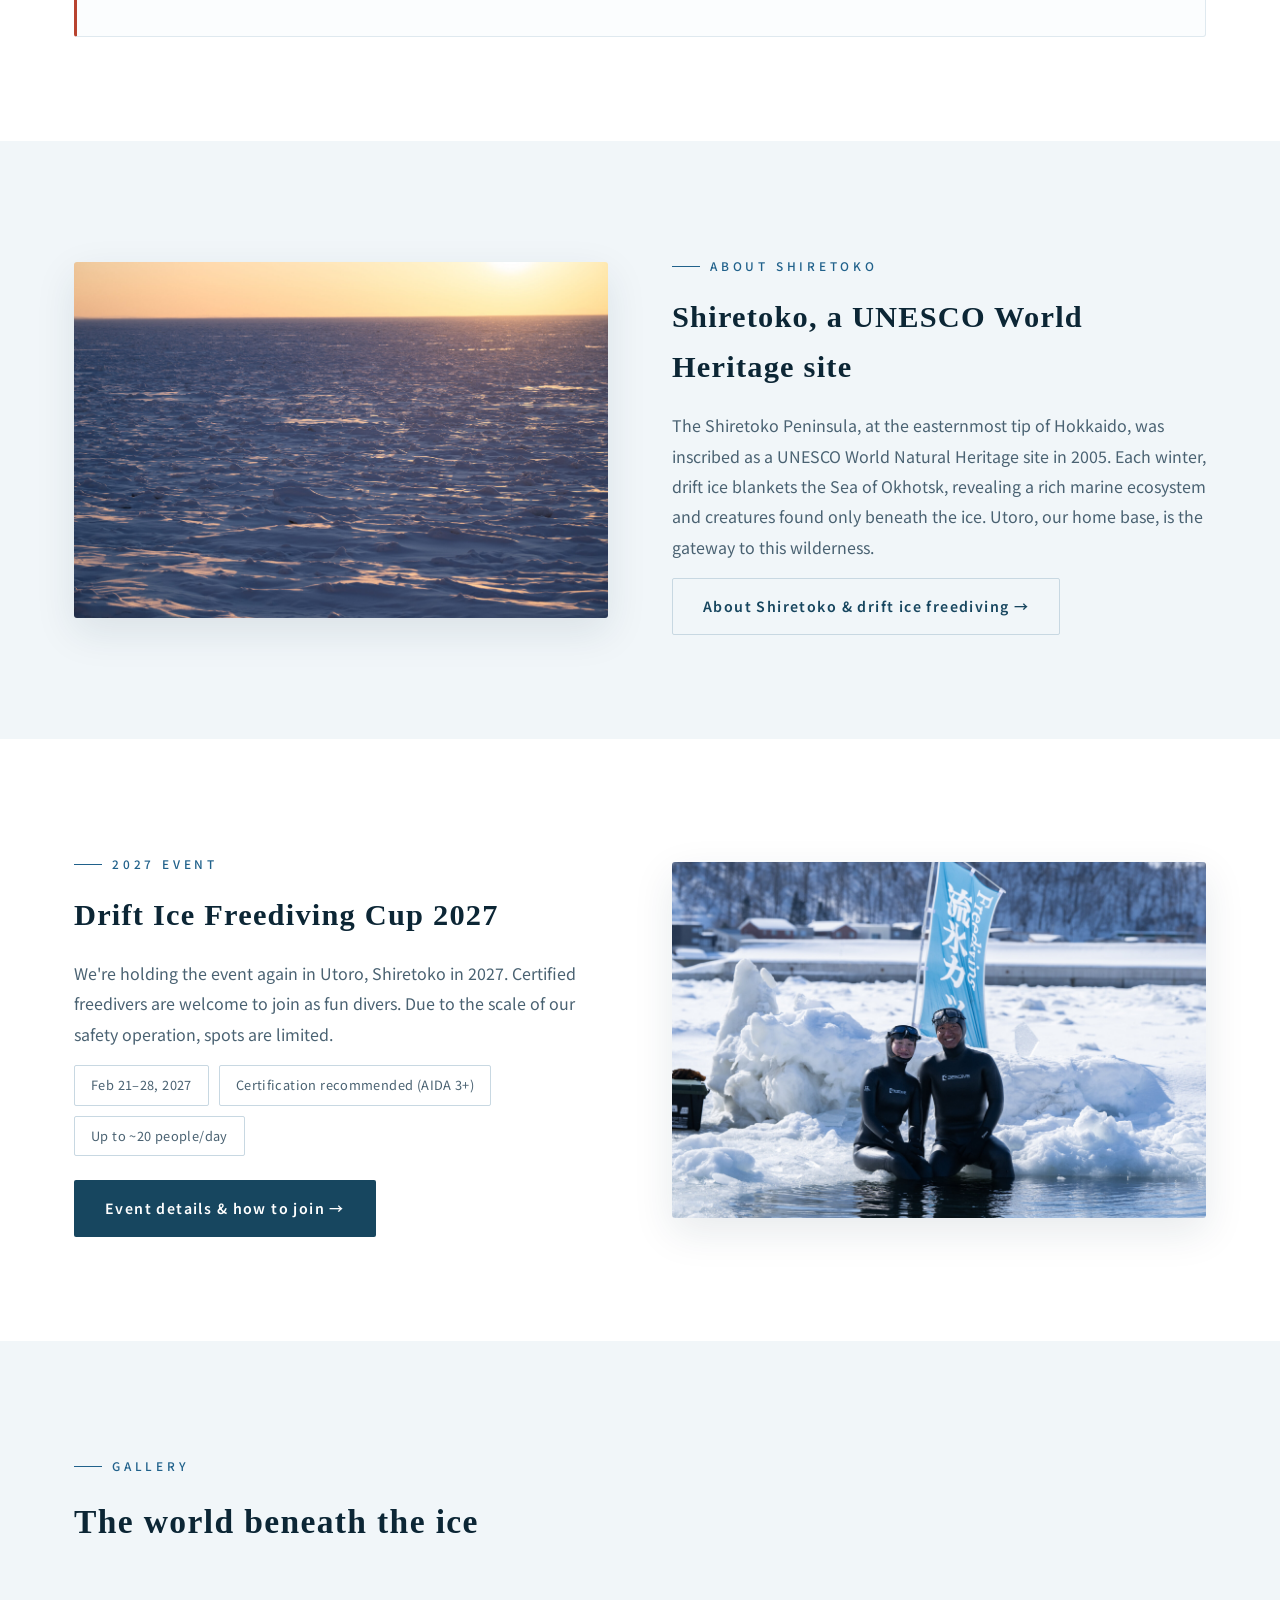
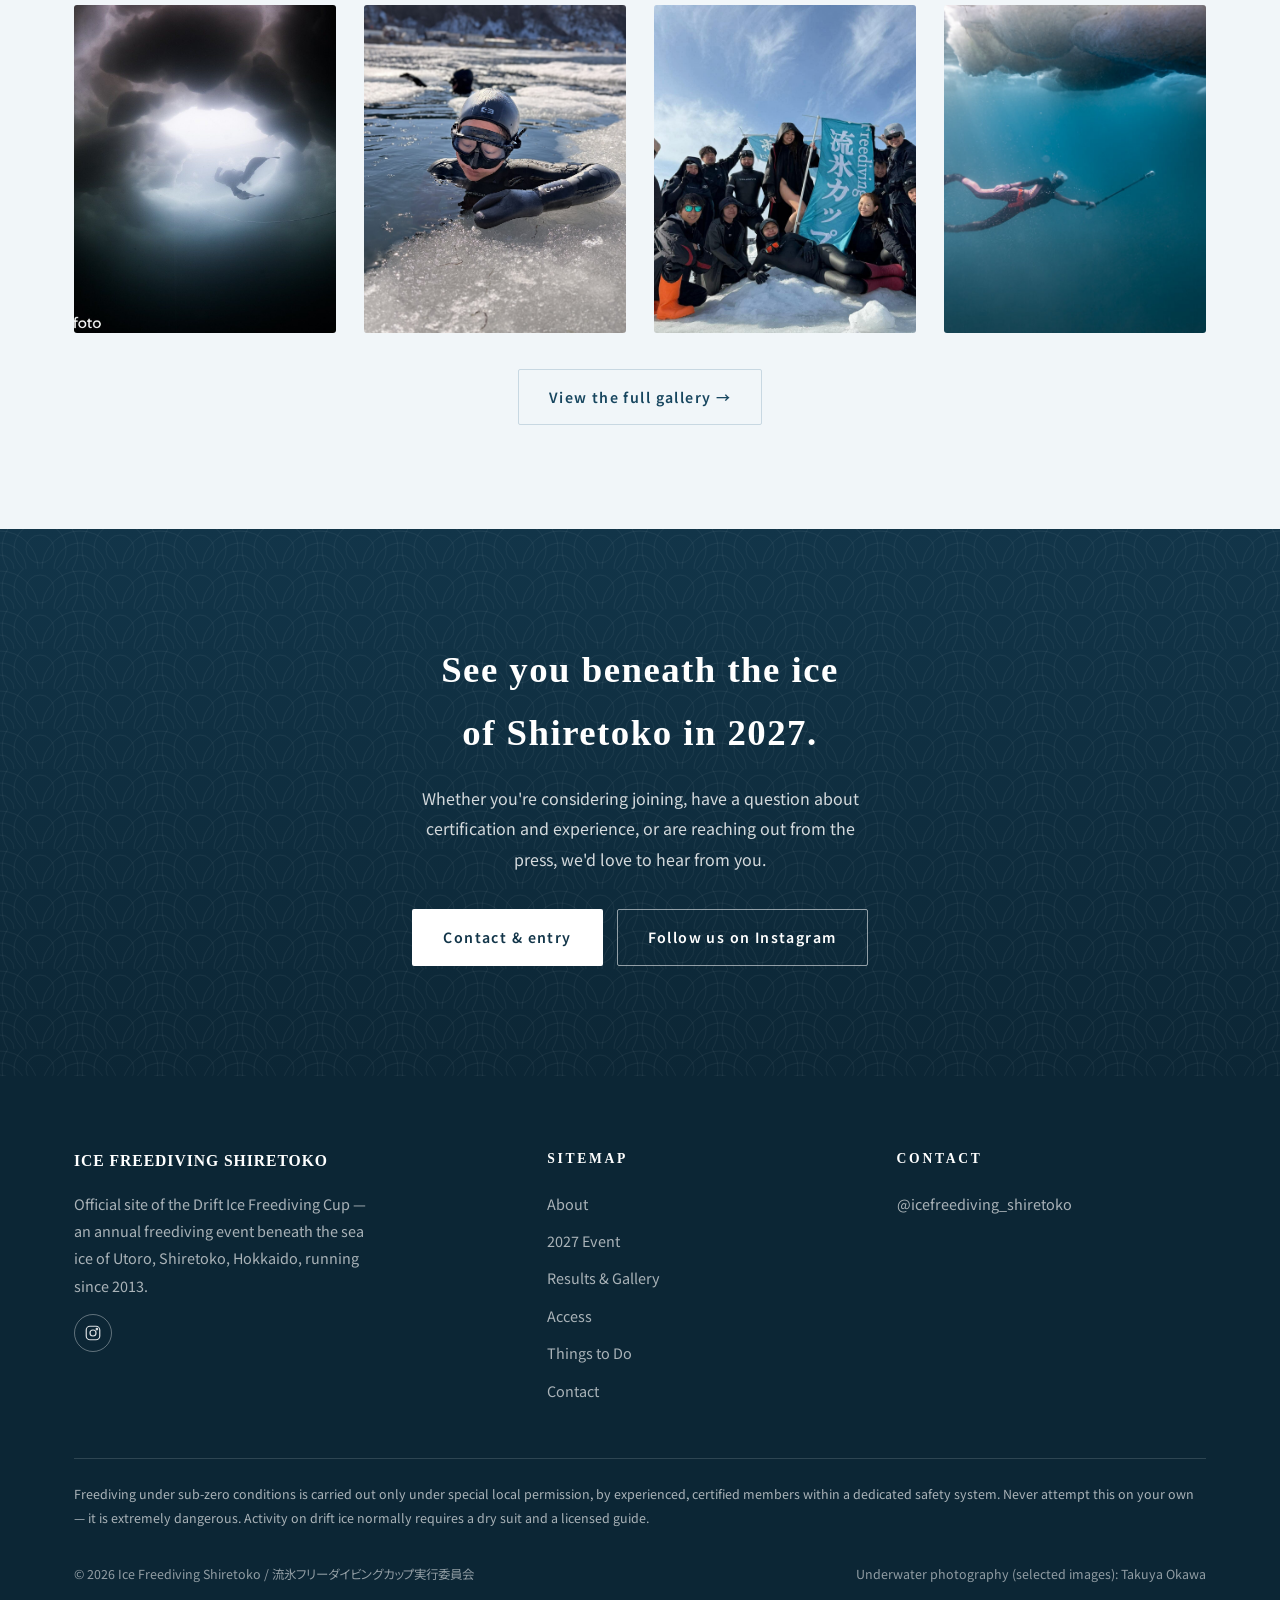
==== commit d1518af4: "a" ====
--- a/index.html
+++ b/index.html
@@ -44,7 +44,7 @@
 
 <section class="hero">
   <div class="hero-media">
-    <img src="assets/img/underwater_hero.jpg" alt="流氷の下を潜るフリーダイバー">
+    <img src="assets/img/hero_photo.jpg" alt="流氷の下を潜るフリーダイバー">
   </div>
   <div class="hero-content container">
     <div class="hero-dates"><b data-i18n="home.hero.dates">2027年 2月21日〜28日</b> <span data-i18n="home.hero.datesLoc">・北海道 知床ウトロ</span></div>
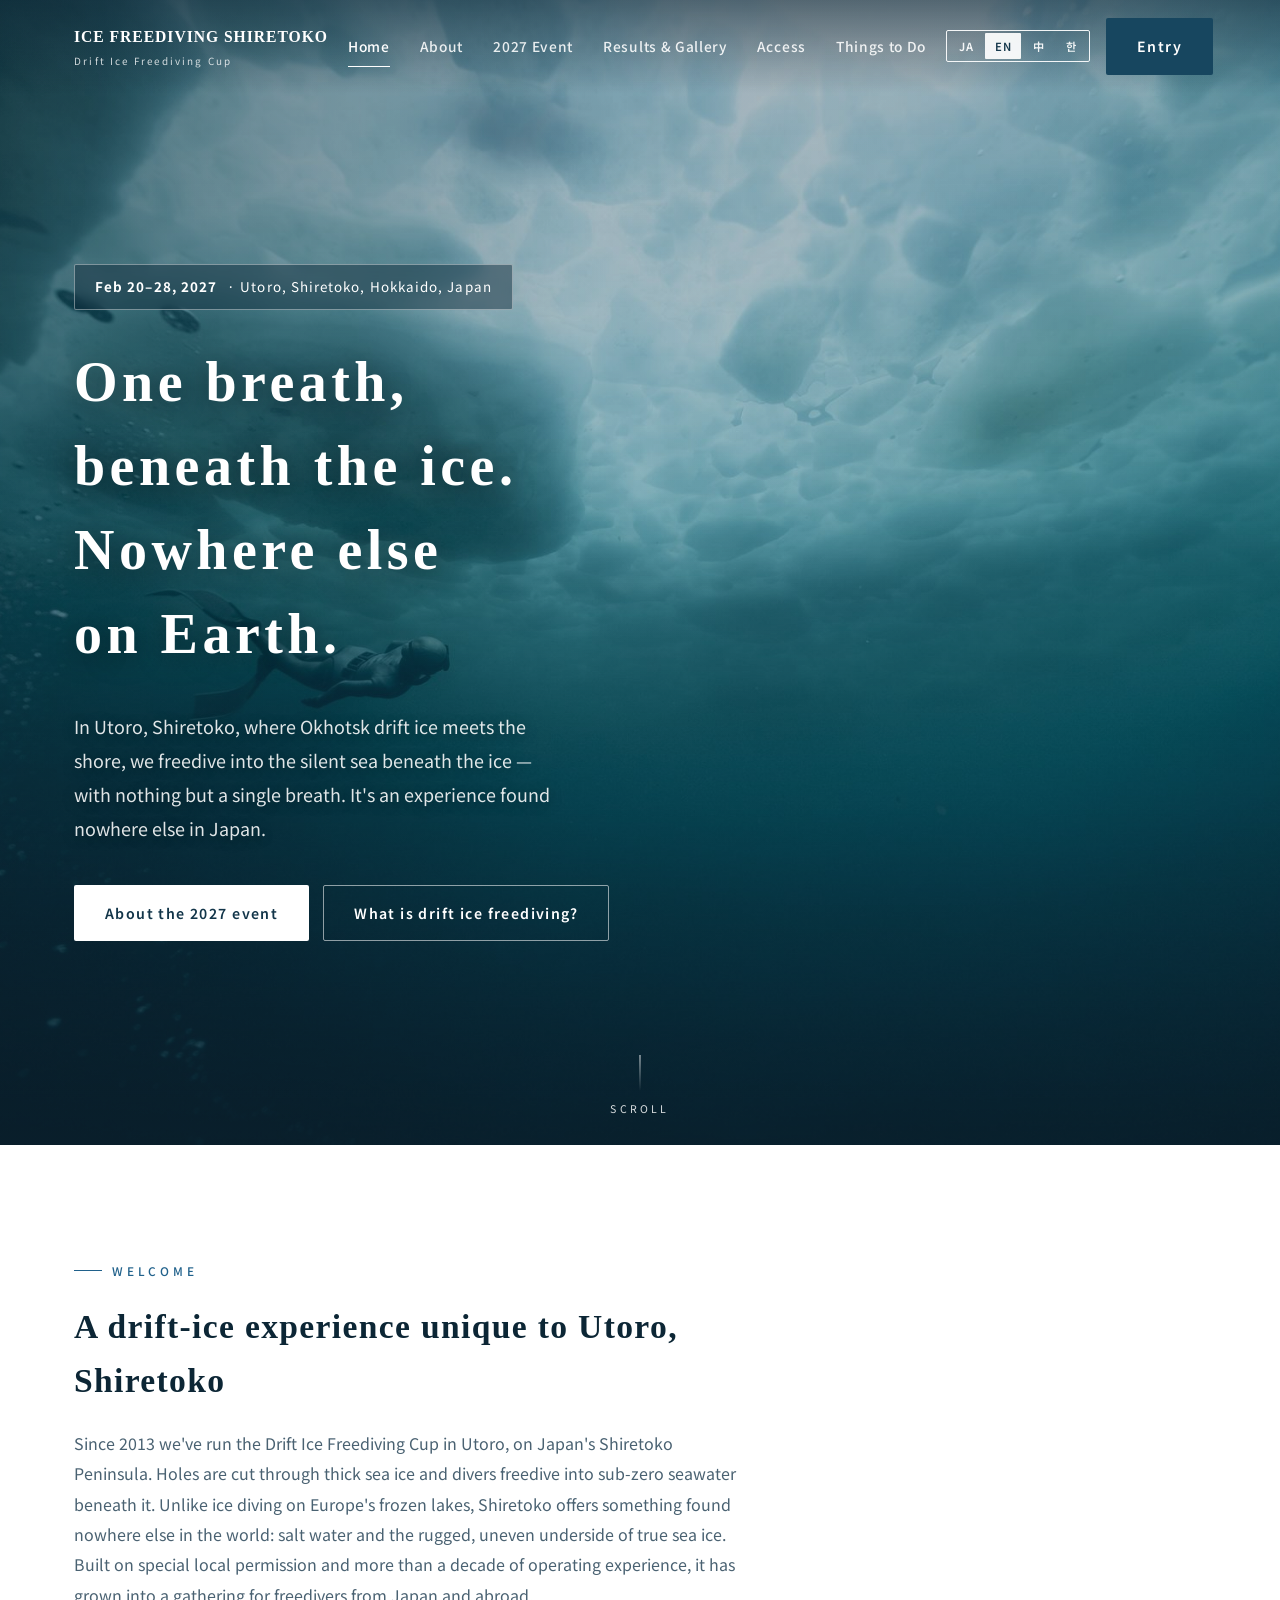
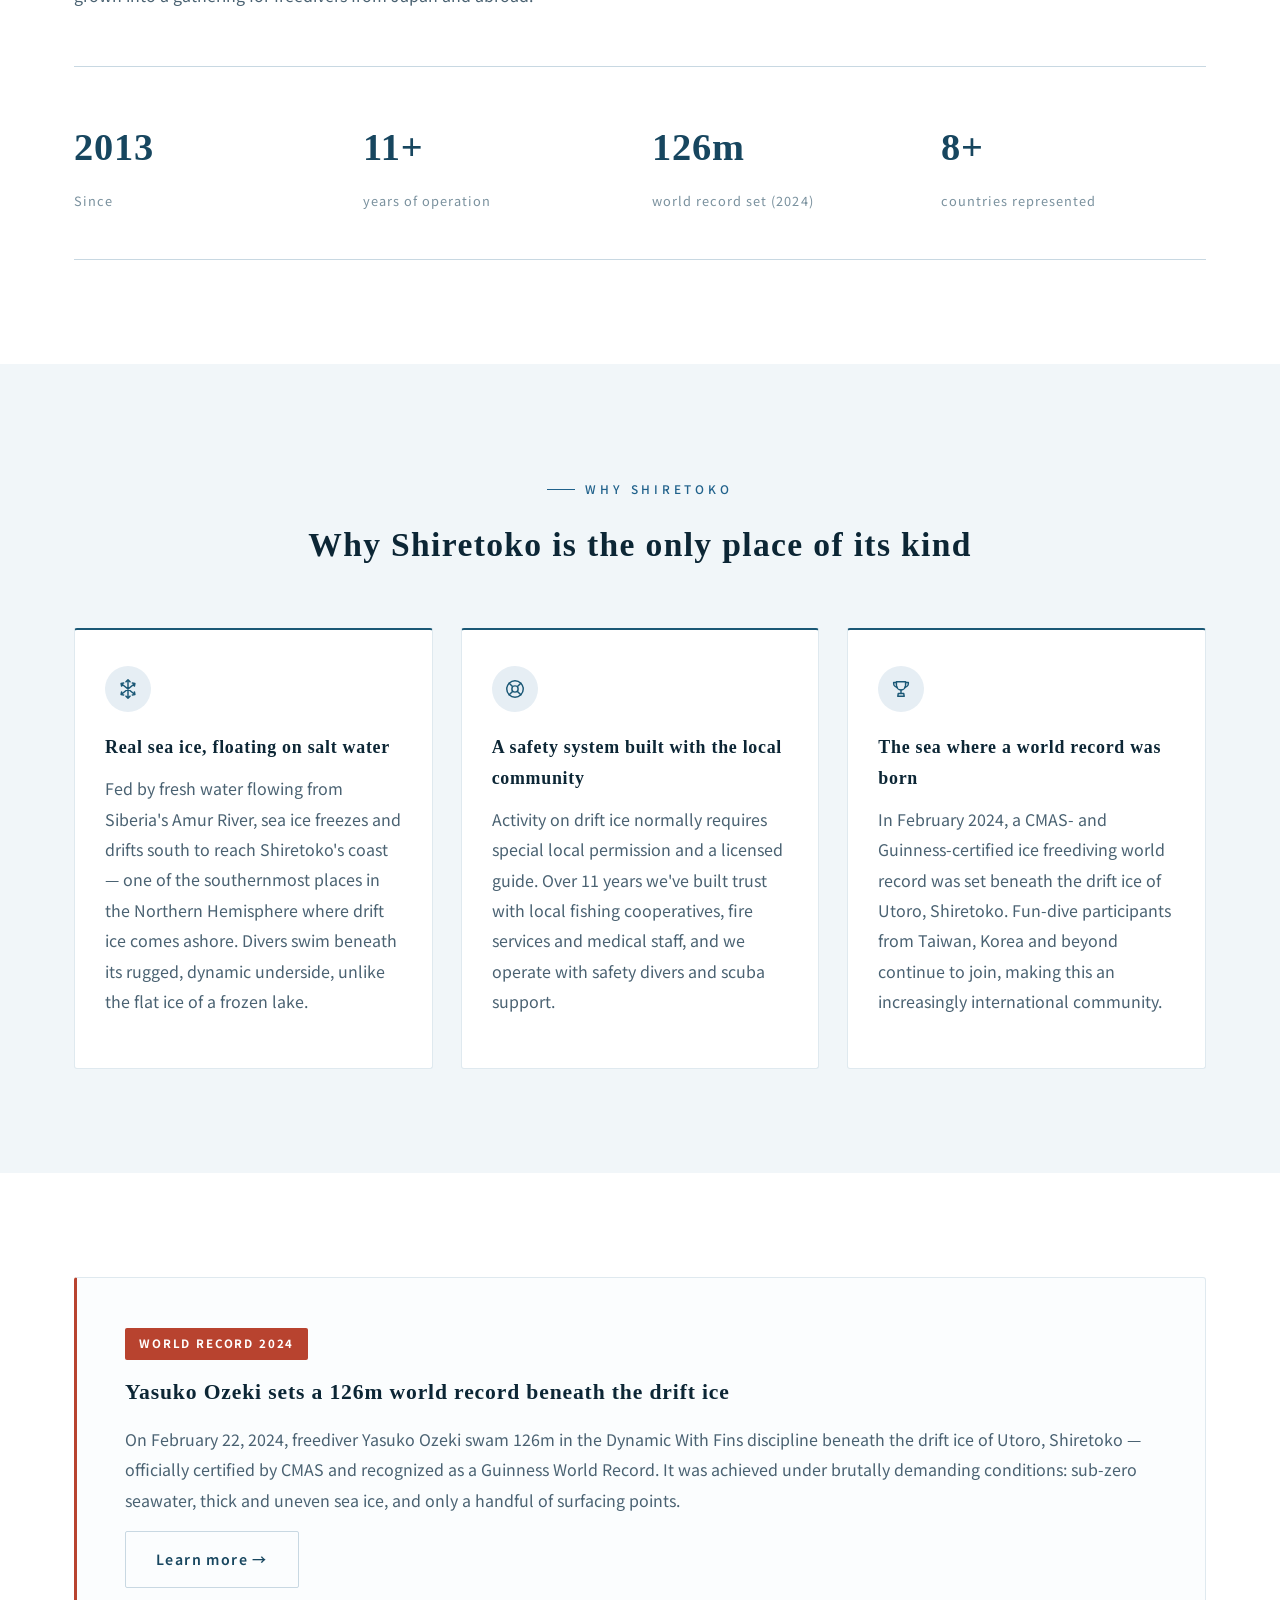
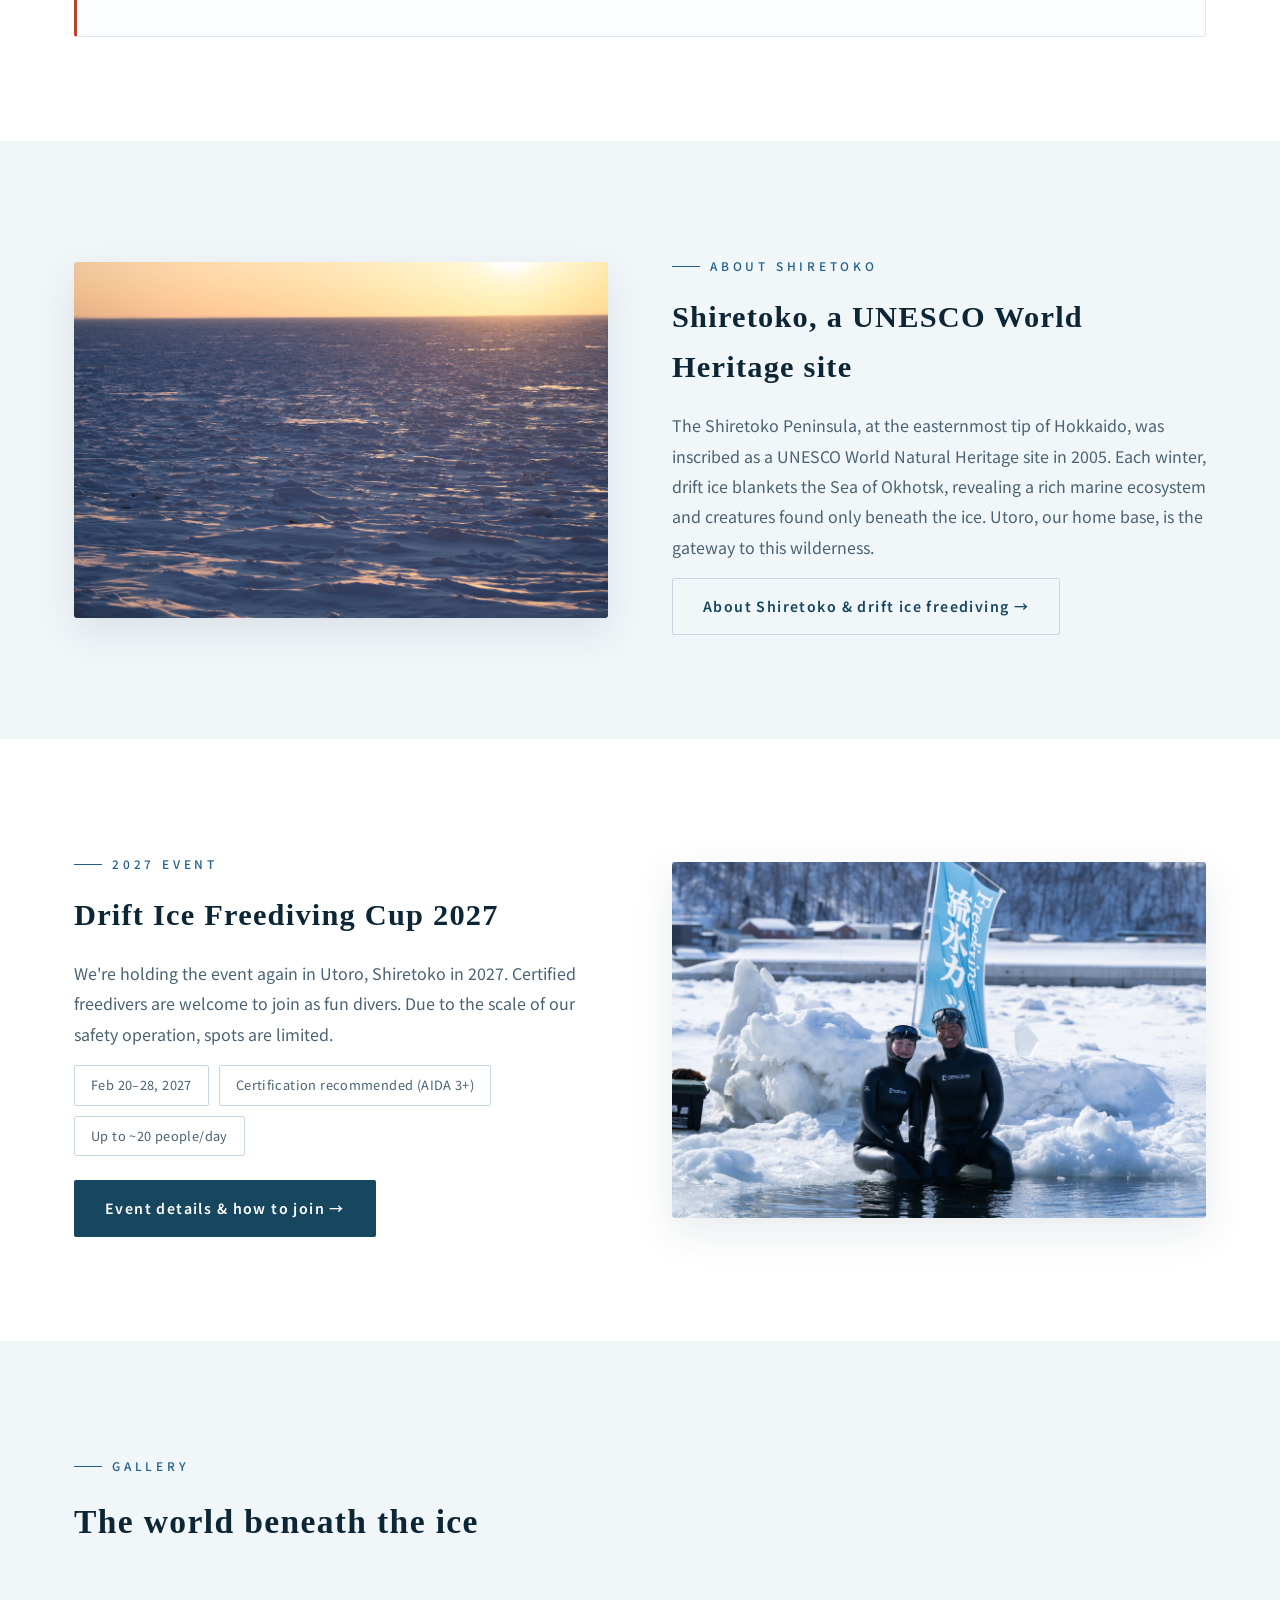
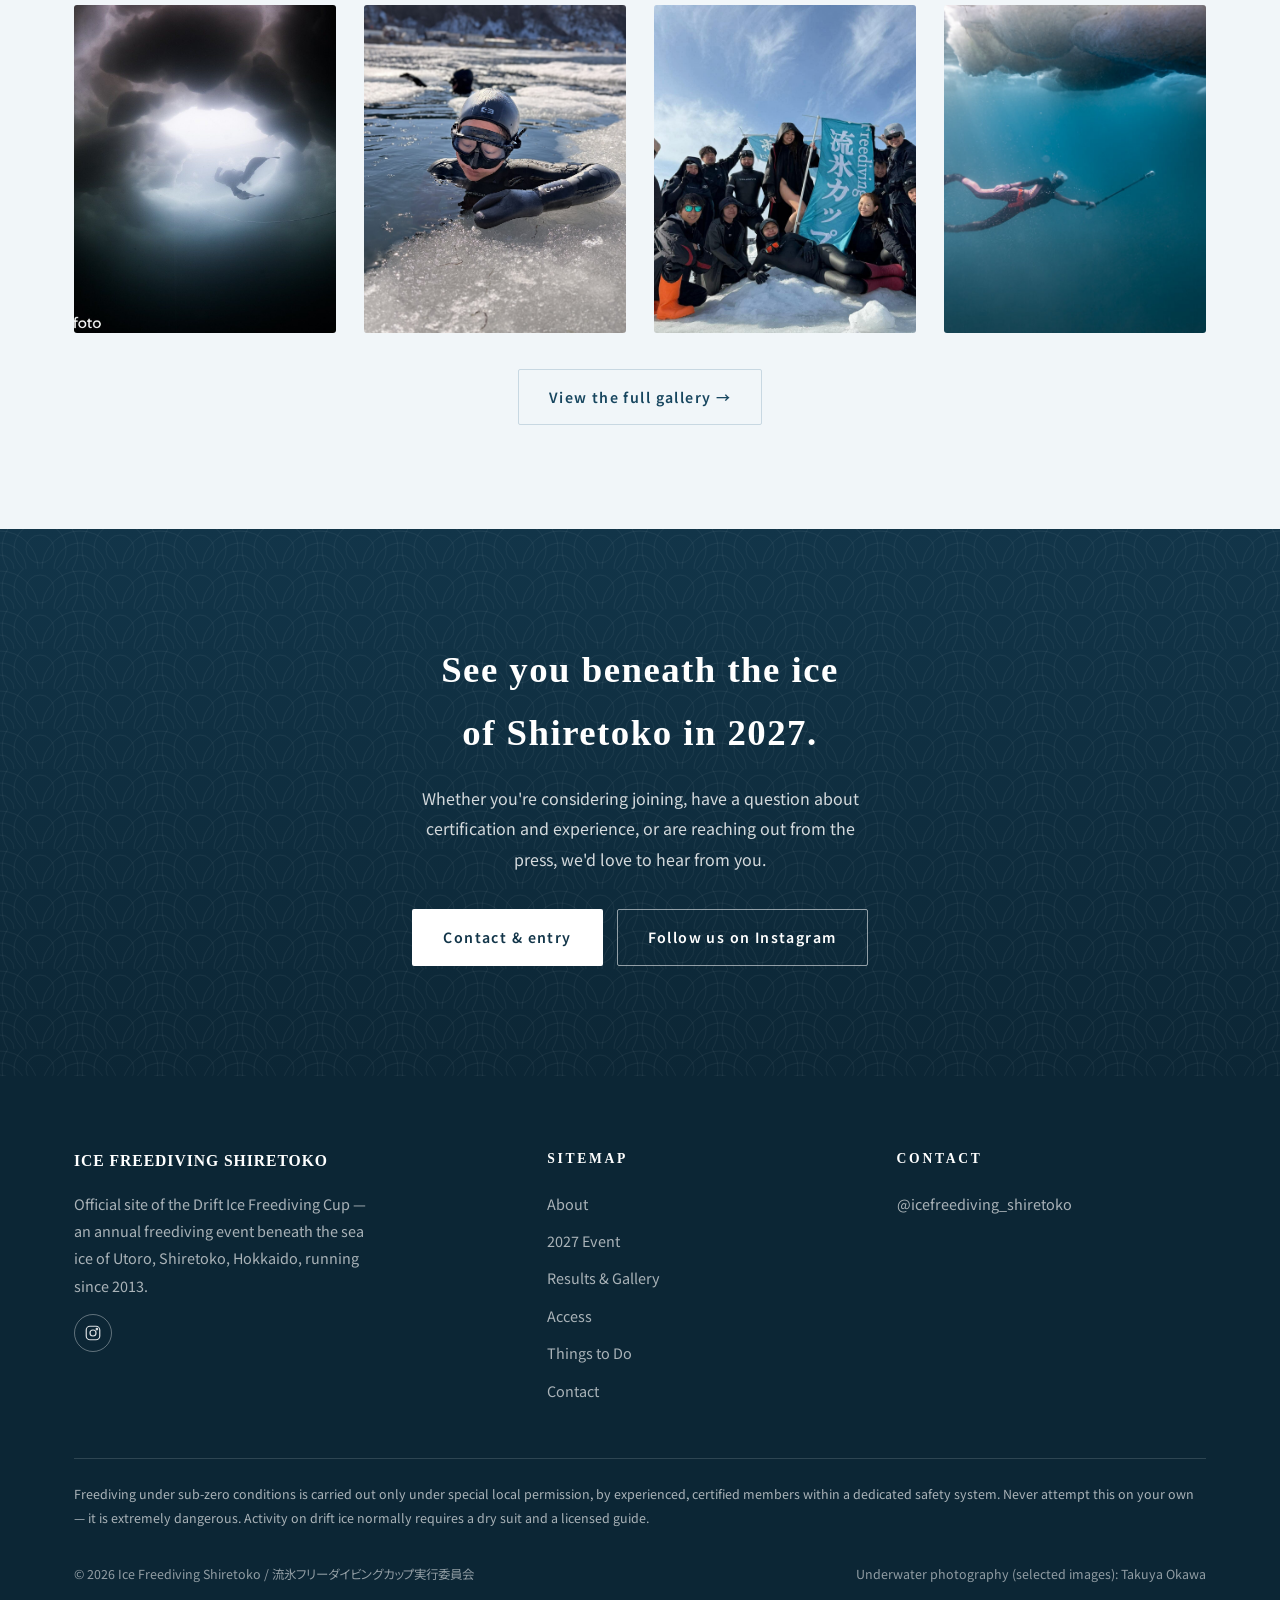
==== commit 3bdab2d9: "s" ====
--- a/index.html
+++ b/index.html
@@ -35,7 +35,7 @@
         <button data-lang-btn="zh">中</button>
         <button data-lang-btn="ko">한</button>
       </div>
-      <a href="contact.html" class="btn btn-primary hide-mobile" data-i18n="nav.cta">エントリー</a>
+      <a href="entry.html" class="btn btn-primary hide-mobile" data-i18n="nav.cta">エントリー</a>
       <button class="nav-toggle" aria-label="menu" aria-expanded="false">☰</button>
     </div>
   </div>
@@ -174,7 +174,7 @@
     <h2 data-i18n="home.cta.title">2027年、知床の流氷の下で会いましょう。</h2>
     <p data-i18n="home.cta.body">参加のご相談、資格・経験についてのご質問、取材・メディアのお問い合わせなど、お気軽にご連絡ください。</p>
     <div class="cta-actions">
-      <a href="contact.html" class="btn btn-primary" data-i18n="home.cta.cta1">お問い合わせ・エントリー</a>
+      <a href="entry.html" class="btn btn-primary" data-i18n="home.cta.cta1">お問い合わせ・エントリー</a>
       <a href="https://www.instagram.com/icefreediving_shiretoko" target="_blank" rel="noopener" class="btn btn-ghost" data-i18n="home.cta.cta2">Instagramをフォロー</a>
     </div>
   </div>
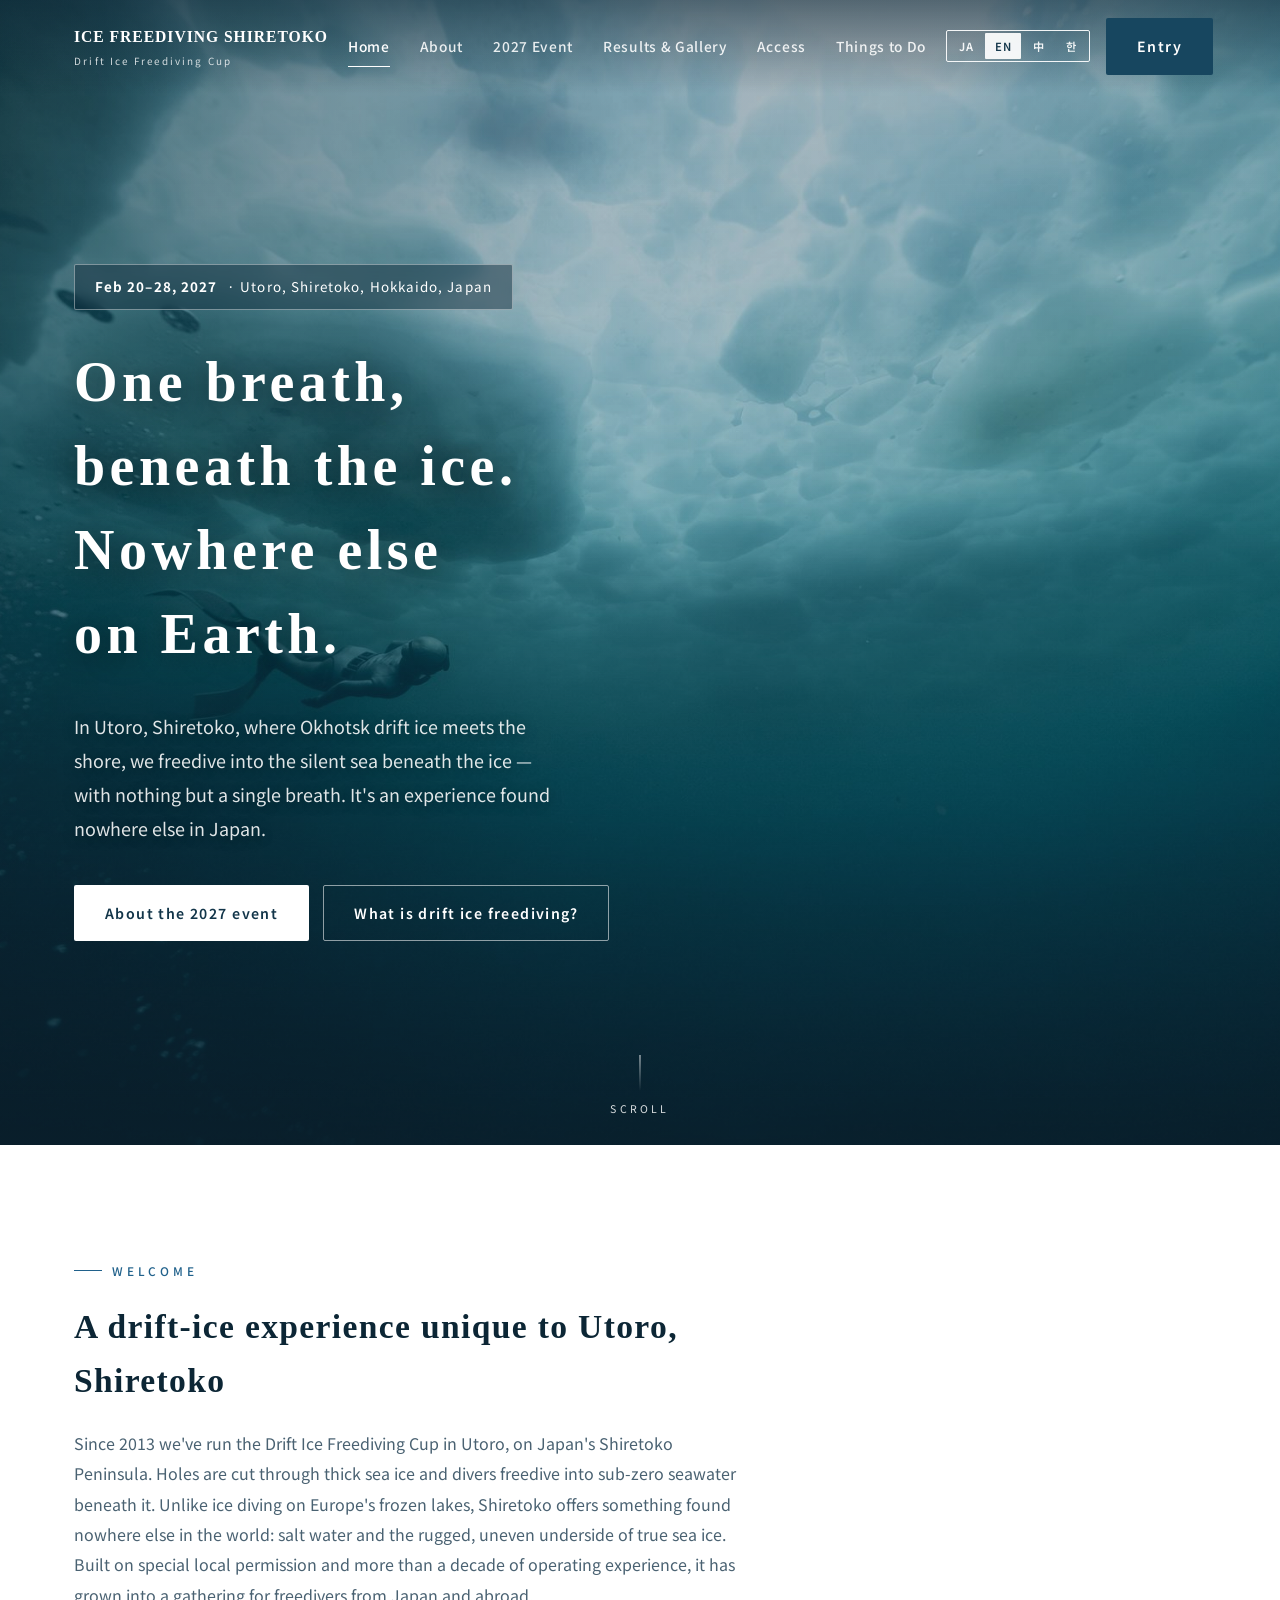
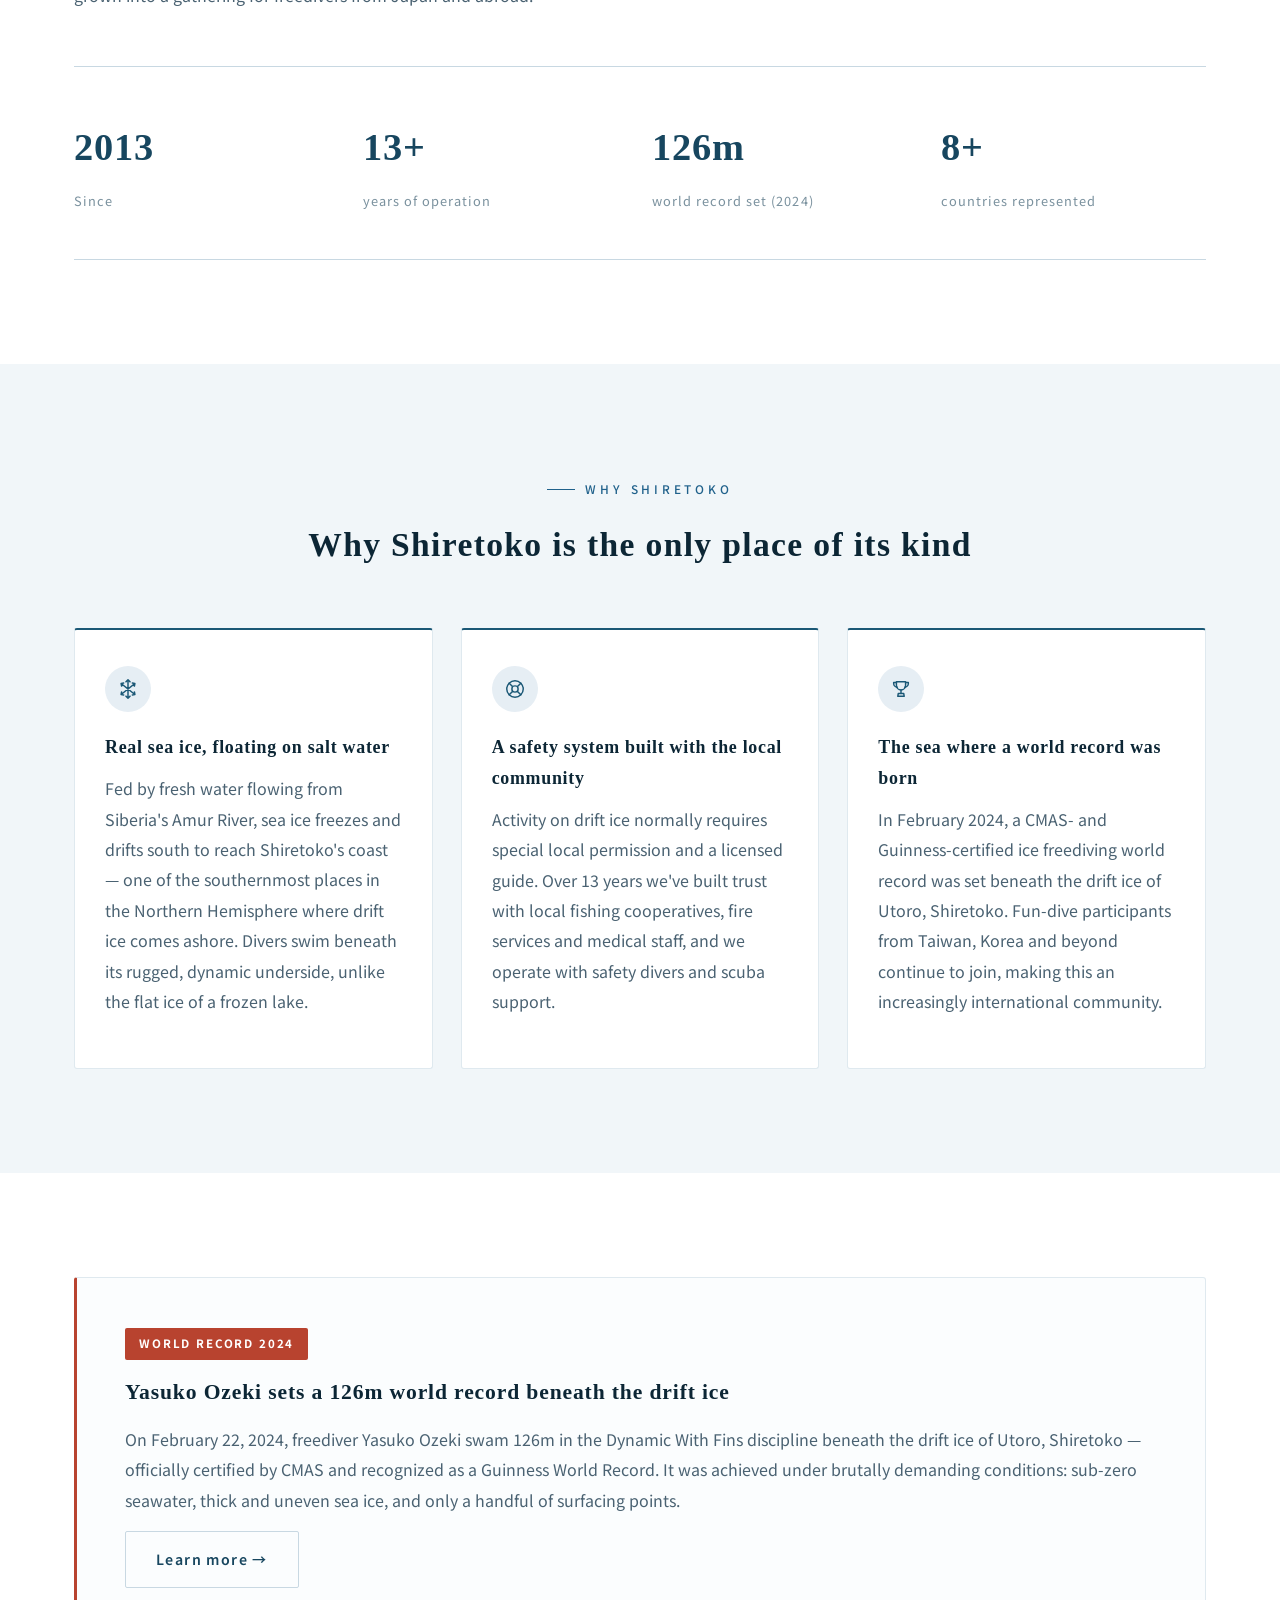
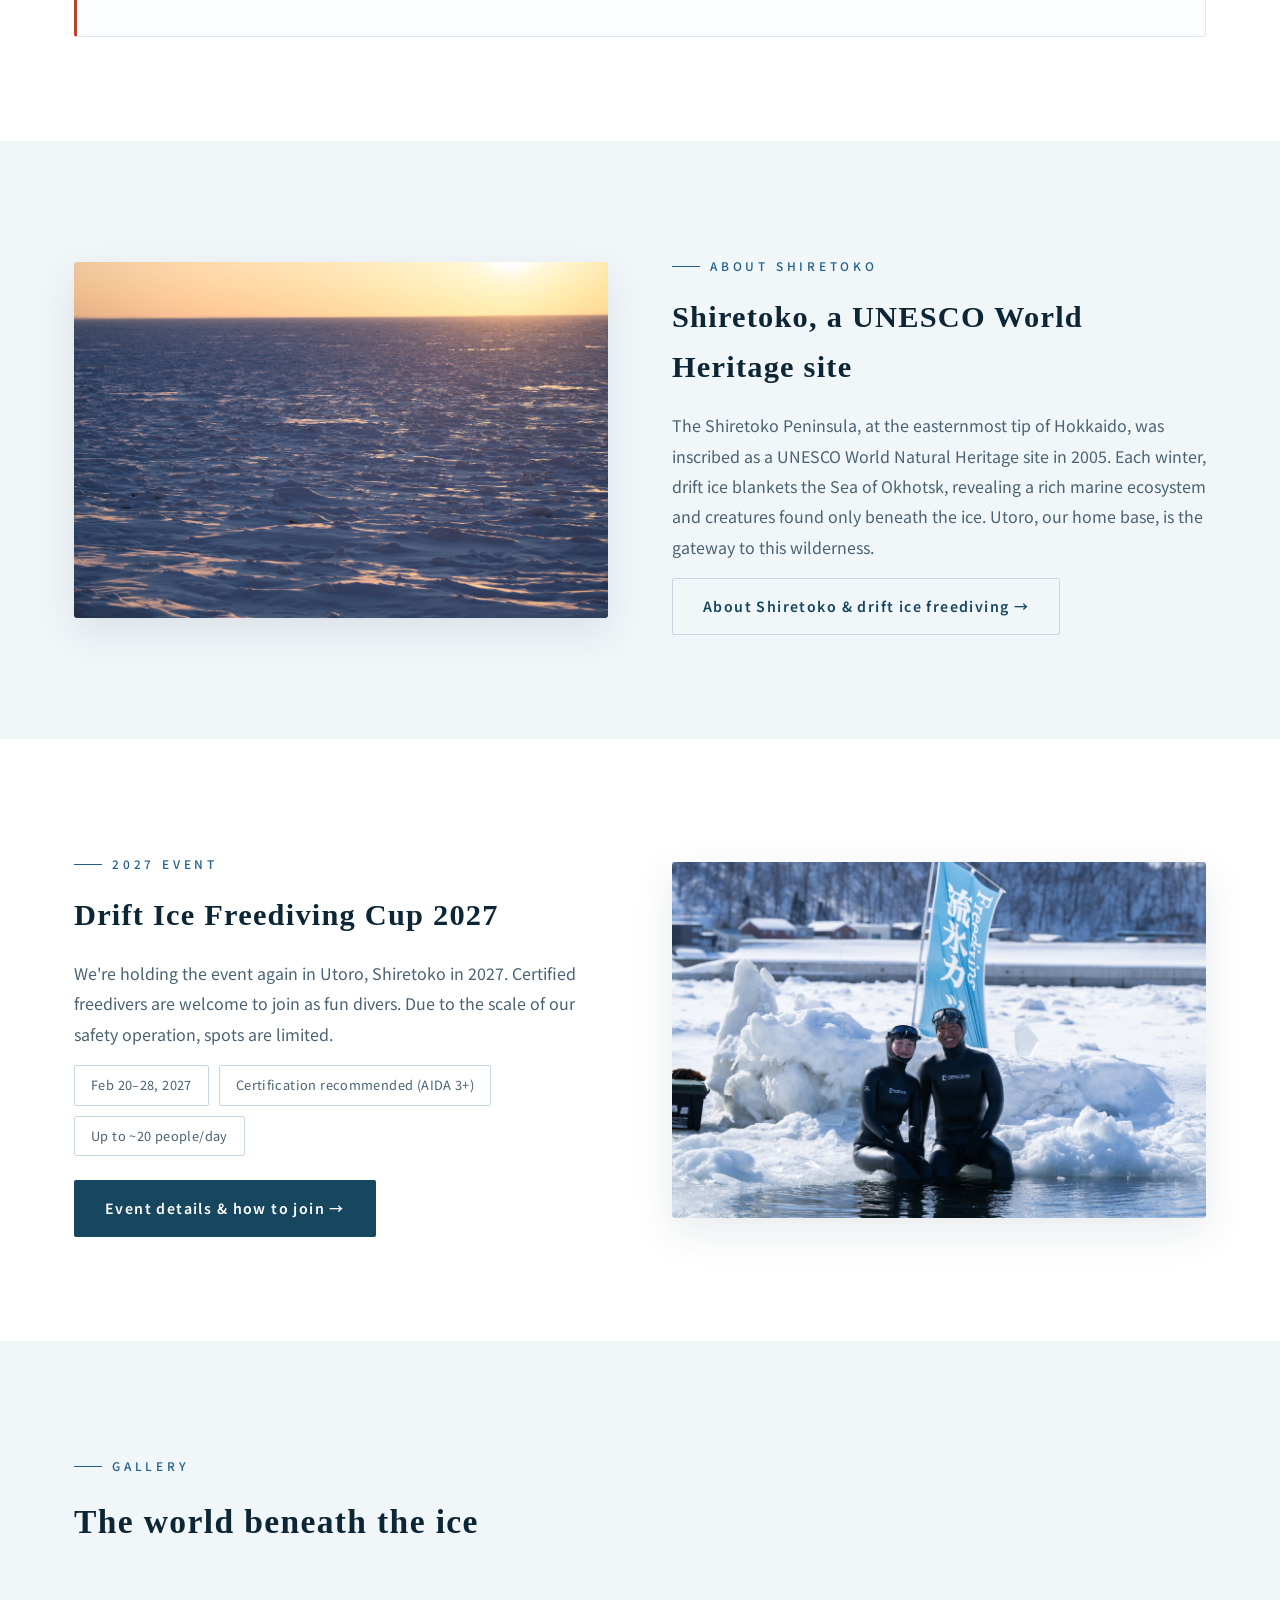
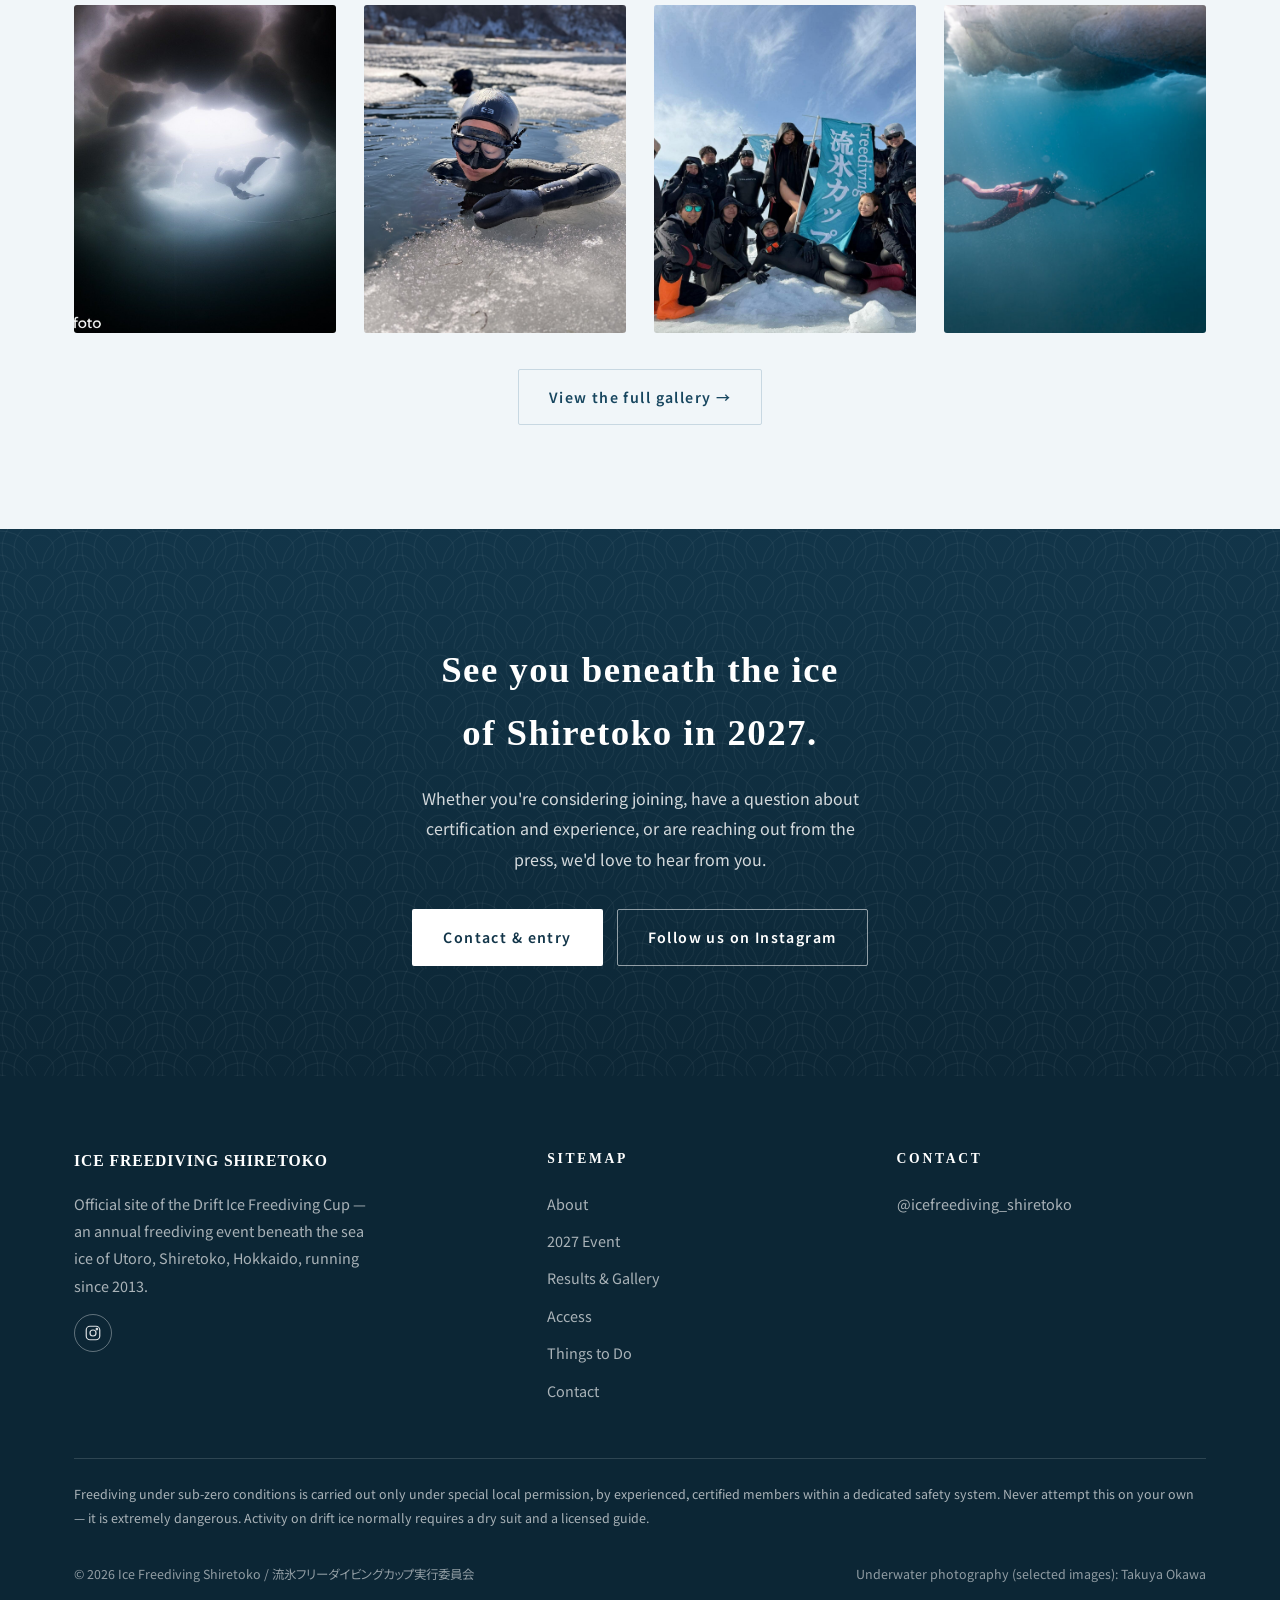
==== commit 454e73be: "あ" ====
--- a/index.html
+++ b/index.html
@@ -44,7 +44,10 @@
 
 <section class="hero">
   <div class="hero-media">
-    <img src="assets/img/hero_photo.jpg" alt="流氷の下を潜るフリーダイバー">
+    <picture>
+      <source media="(max-width:768px)" srcset="assets/img/hero_vertical.jpg">
+      <img src="assets/img/hero_photo.jpg" alt="流氷の下を潜るフリーダイバー">
+    </picture>
   </div>
   <div class="hero-content container">
     <div class="hero-dates"><b data-i18n="home.hero.dates">2027年 2月21日〜28日</b> <span data-i18n="home.hero.datesLoc">・北海道 知床ウトロ</span></div>
@@ -63,12 +66,12 @@
     <div class="section-head">
       <div class="eyebrow" data-i18n="home.intro.eyebrow">WELCOME</div>
       <h2 data-i18n="home.intro.title">知床ウトロだけの、特別な流氷体験</h2>
-      <p data-i18n="home.intro.body">私たちは2013年から、北海道・知床ウトロで「流氷フリーダイビングカップ」を開催してきました。分厚い流氷に穴を開け、氷点下の海へ素潜りで挑む——ヨーロッパの凍った湖で行われるアイスダイビングとは異なり、知床では塩分を含む海水と、ゴツゴツと起伏に富んだ流氷の下という、世界でも類を見ない環境で潜ることができます。地元の特別な許可と11年以上の運営実績のもと、国内外のフリーダイバーが集うイベントへと育ってきました。</p>
+      <p data-i18n="home.intro.body">私たちは2013年から、北海道・知床ウトロで「流氷フリーダイビングカップ」を開催してきました。分厚い流氷に穴を開け、氷点下の海へ素潜りで挑む——ヨーロッパの凍った湖で行われるアイスダイビングとは異なり、知床では塩分を含む海水と、ゴツゴツと起伏に富んだ流氷の下という、世界でも類を見ない環境で潜ることができます。地元の特別な許可と13年以上の運営実績のもと、国内外のフリーダイバーが集うイベントへと育ってきました。</p>
     </div>
 
     <div class="stats">
       <div class="stat"><b>2013</b><span data-i18n="home.stats.since">活動開始</span></div>
-      <div class="stat"><b>11+</b><span data-i18n="home.stats.years">年の運営実績</span></div>
+      <div class="stat"><b>13+</b><span data-i18n="home.stats.years">年の運営実績</span></div>
       <div class="stat"><b>126m</b><span data-i18n="home.stats.record">世界記録樹立（2024）</span></div>
       <div class="stat"><b>8+</b><span data-i18n="home.stats.countries">参加国・地域</span></div>
     </div>
@@ -90,7 +93,7 @@
       <div class="card">
         <div class="card-icon"><svg width="22" height="22" viewBox="0 0 24 24" fill="none" stroke="currentColor" stroke-width="1.6"><circle cx="12" cy="12" r="9"/><circle cx="12" cy="12" r="3.4"/><path d="M5.1 5.1l4.2 4.2M18.9 5.1l-4.2 4.2M5.1 18.9l4.2-4.2M18.9 18.9l-4.2-4.2"/></svg></div>
         <h3 data-i18n="home.h2.title">地元と築いた安全体制</h3>
-        <p data-i18n="home.h2.body">通常、流氷上での活動には地元の特別な許可とガイドの同行が必要です。私たちは11年かけて地元漁業関係者・消防・医療機関との信頼関係を築き、セーフティダイバー、スキューバサポートという体制で安全に運営しています。</p>
+        <p data-i18n="home.h2.body">通常、流氷上での活動には地元の特別な許可とガイドの同行が必要です。私たちは13年かけて地元漁業関係者・消防・医療機関との信頼関係を築き、セーフティダイバー、スキューバサポートという体制で安全に運営しています。</p>
       </div>
       <div class="card">
         <div class="card-icon"><svg width="22" height="22" viewBox="0 0 24 24" fill="none" stroke="currentColor" stroke-width="1.6" stroke-linecap="round" stroke-linejoin="round"><path d="M7 4h10v4a5 5 0 01-10 0V4z"/><path d="M7 5H4v1a4 4 0 004 4M17 5h3v1a4 4 0 01-4 4"/><path d="M12 13v3M9 20h6M8.5 20l.5-3h6l.5 3"/></svg></div>
--- a/assets/css/style.css
+++ b/assets/css/style.css
@@ -248,6 +248,7 @@
   position:absolute;inset:0;
   z-index:0;
 }
+.hero-media picture{display:block;width:100%;height:100%;}
 .hero-media img,.hero-media video{
   width:100%;height:100%;object-fit:cover;
 }
@@ -420,6 +421,12 @@
 }
 .timeline-item .yr{color:var(--sea-700);font-family:var(--font-serif);font-weight:700;font-size:.95rem;margin-bottom:6px;display:block;letter-spacing:.06em;}
 .timeline-item h4{margin-bottom:6px;font-size:1.05rem;}
+.timeline-item .tl-photo{margin:12px 0 0;max-width:440px;border-radius:10px;overflow:hidden;}
+.timeline-item .tl-photo img{width:100%;height:auto;display:block;}
+.timeline-item .tl-photo figcaption{font-size:.8rem;color:var(--ink-3,#667);padding:6px 2px 0;}
+.timeline-item .tl-photo-row{display:flex;flex-wrap:wrap;gap:12px;margin-top:12px;}
+.timeline-item .tl-photo-row .tl-photo{margin:0;flex:1 1 220px;max-width:none;}
+.timeline-item .tl-photo-portrait{max-width:280px;}
 
 /* safety list */
 .check-list{display:grid;gap:18px;}
@@ -691,3 +698,28 @@
   z-index:998;display:none;
 }
 .nav-scrim.open{display:block;}
+
+/* =========================================================
+   MOBILE READABILITY — keep text wrapping cleanly on narrow
+   screens for every language (JA / EN / ZH / KO)
+   ========================================================= */
+/* general text must always be able to wrap */
+body{overflow-wrap:break-word;}
+h1,h2,h3,h4,h5,p,li,dd,dt,span,a,strong,em,blockquote,figcaption,label,
+.eyebrow,.tag,.lead,.hero-content h1,.hero-sub,.hero-dates,
+.schedule-row h4,.schedule-row p,.info-table th,.info-table td{
+  overflow-wrap:break-word;
+}
+/* long unbreakable strings (urls, emails, codes) break anywhere */
+a[href^="http"],a[href^="mailto"],a[href^="tel"],.break-anywhere{
+  overflow-wrap:anywhere;word-break:break-word;
+}
+/* inline-flex "pills" wrap instead of overflowing and being clipped */
+.hero-dates,.eyebrow{flex-wrap:wrap;max-width:100%;}
+
+@media (max-width:520px){
+  /* long button / CTA labels wrap rather than get cut off */
+  .btn{white-space:normal;}
+  /* date pill: let the location drop onto its own line */
+  .hero-dates{align-items:flex-start;line-height:1.5;}
+}
